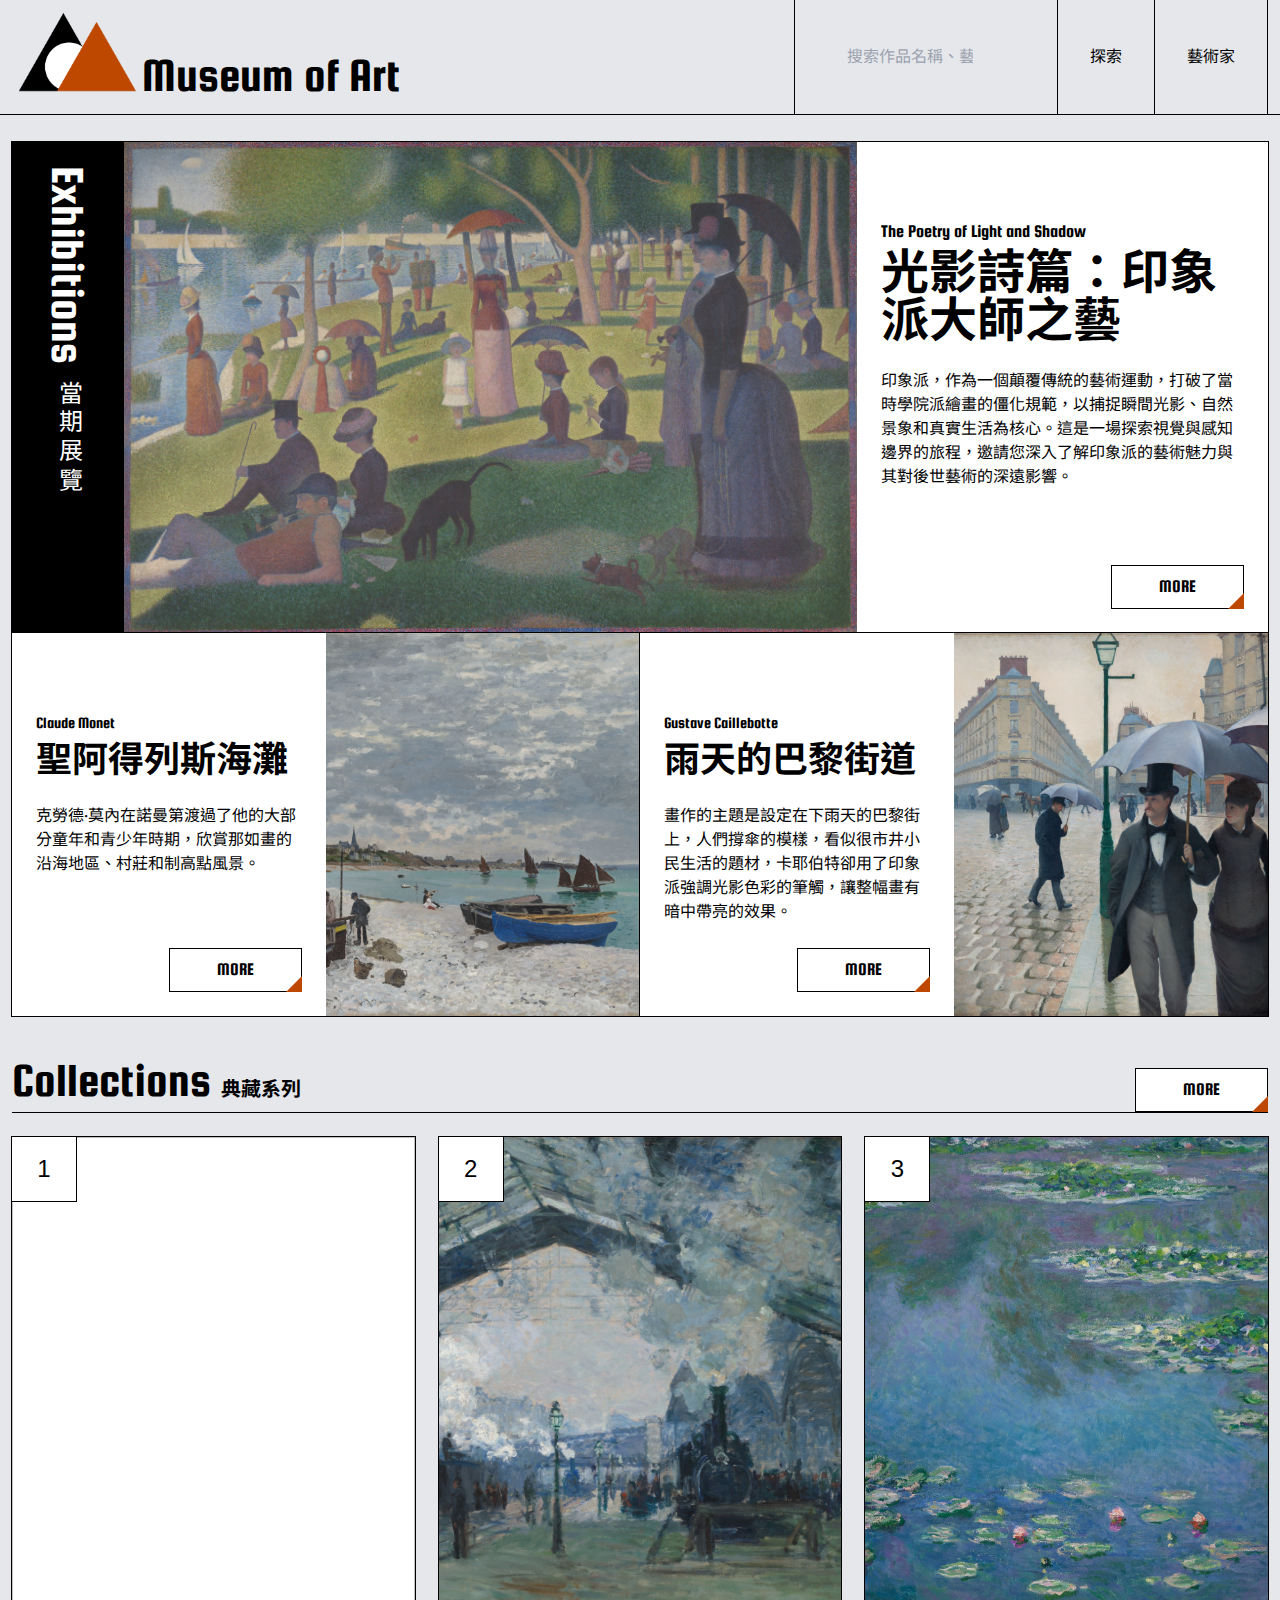
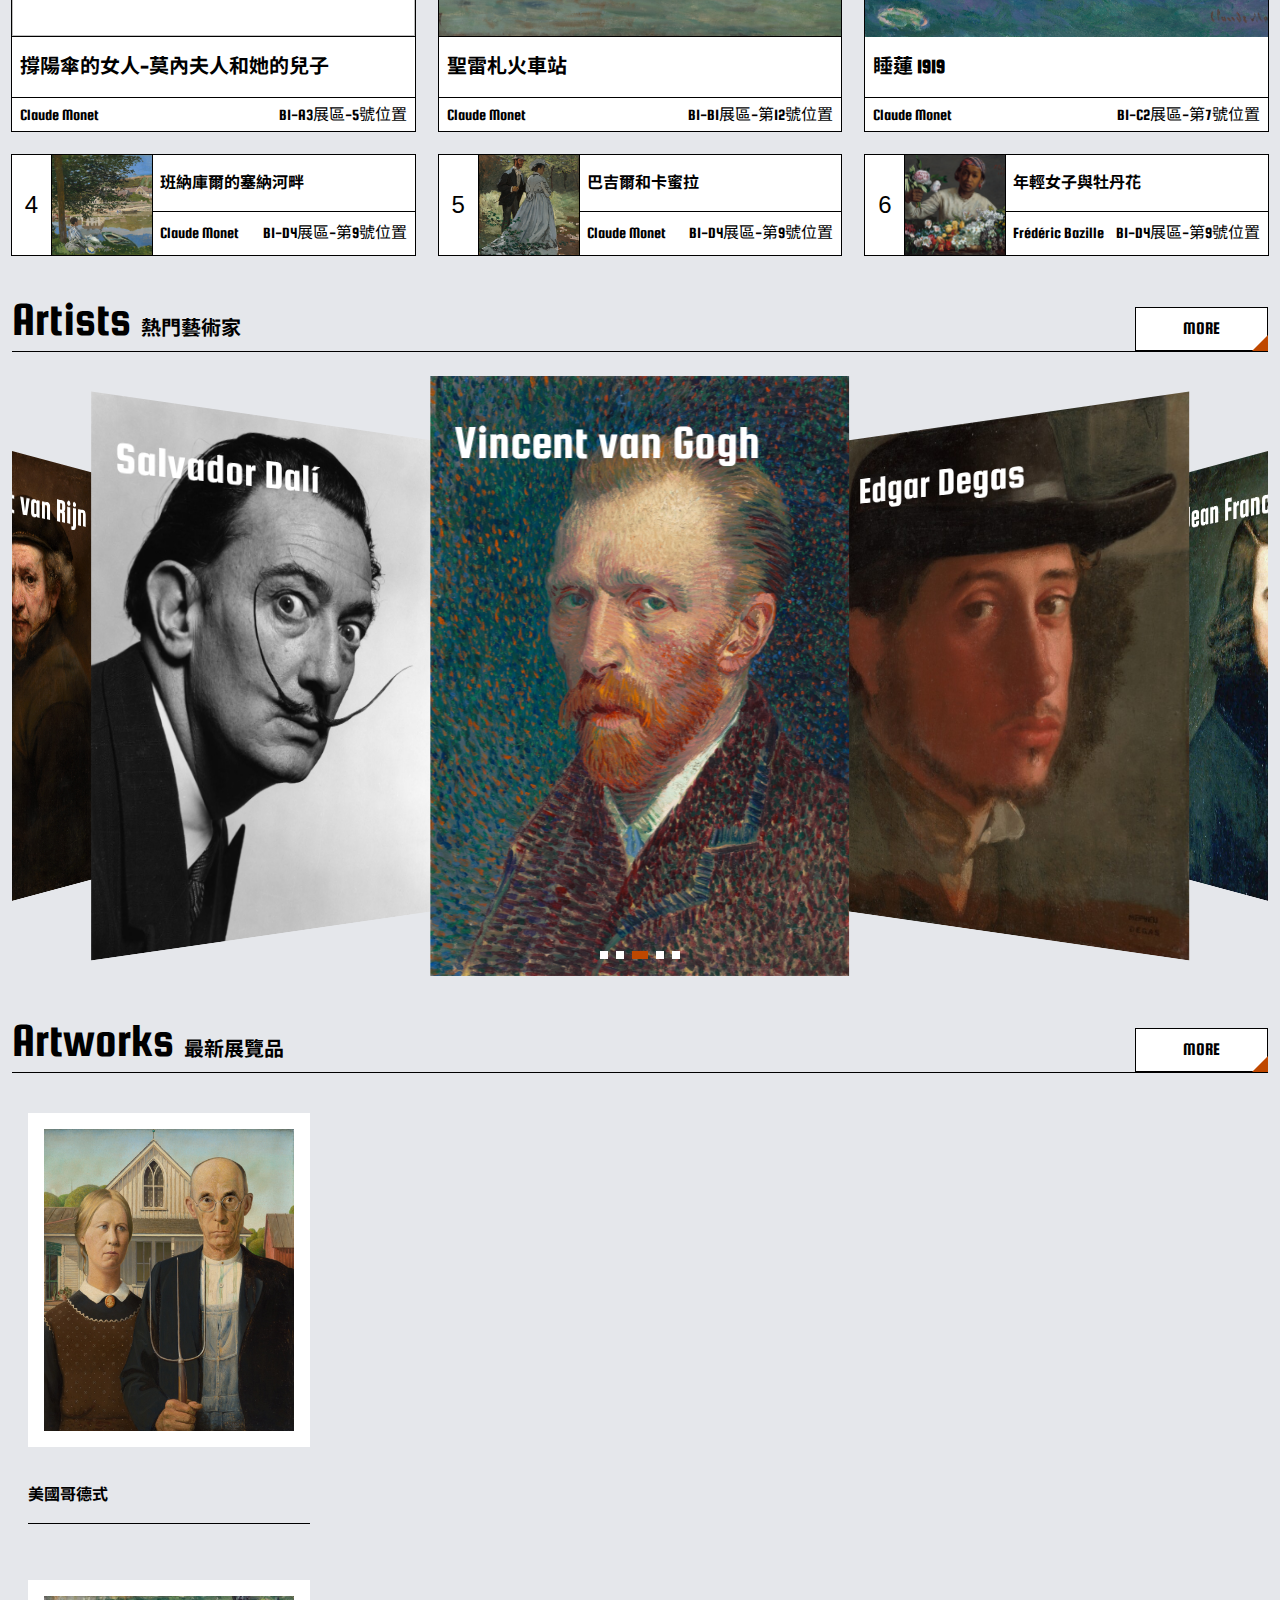
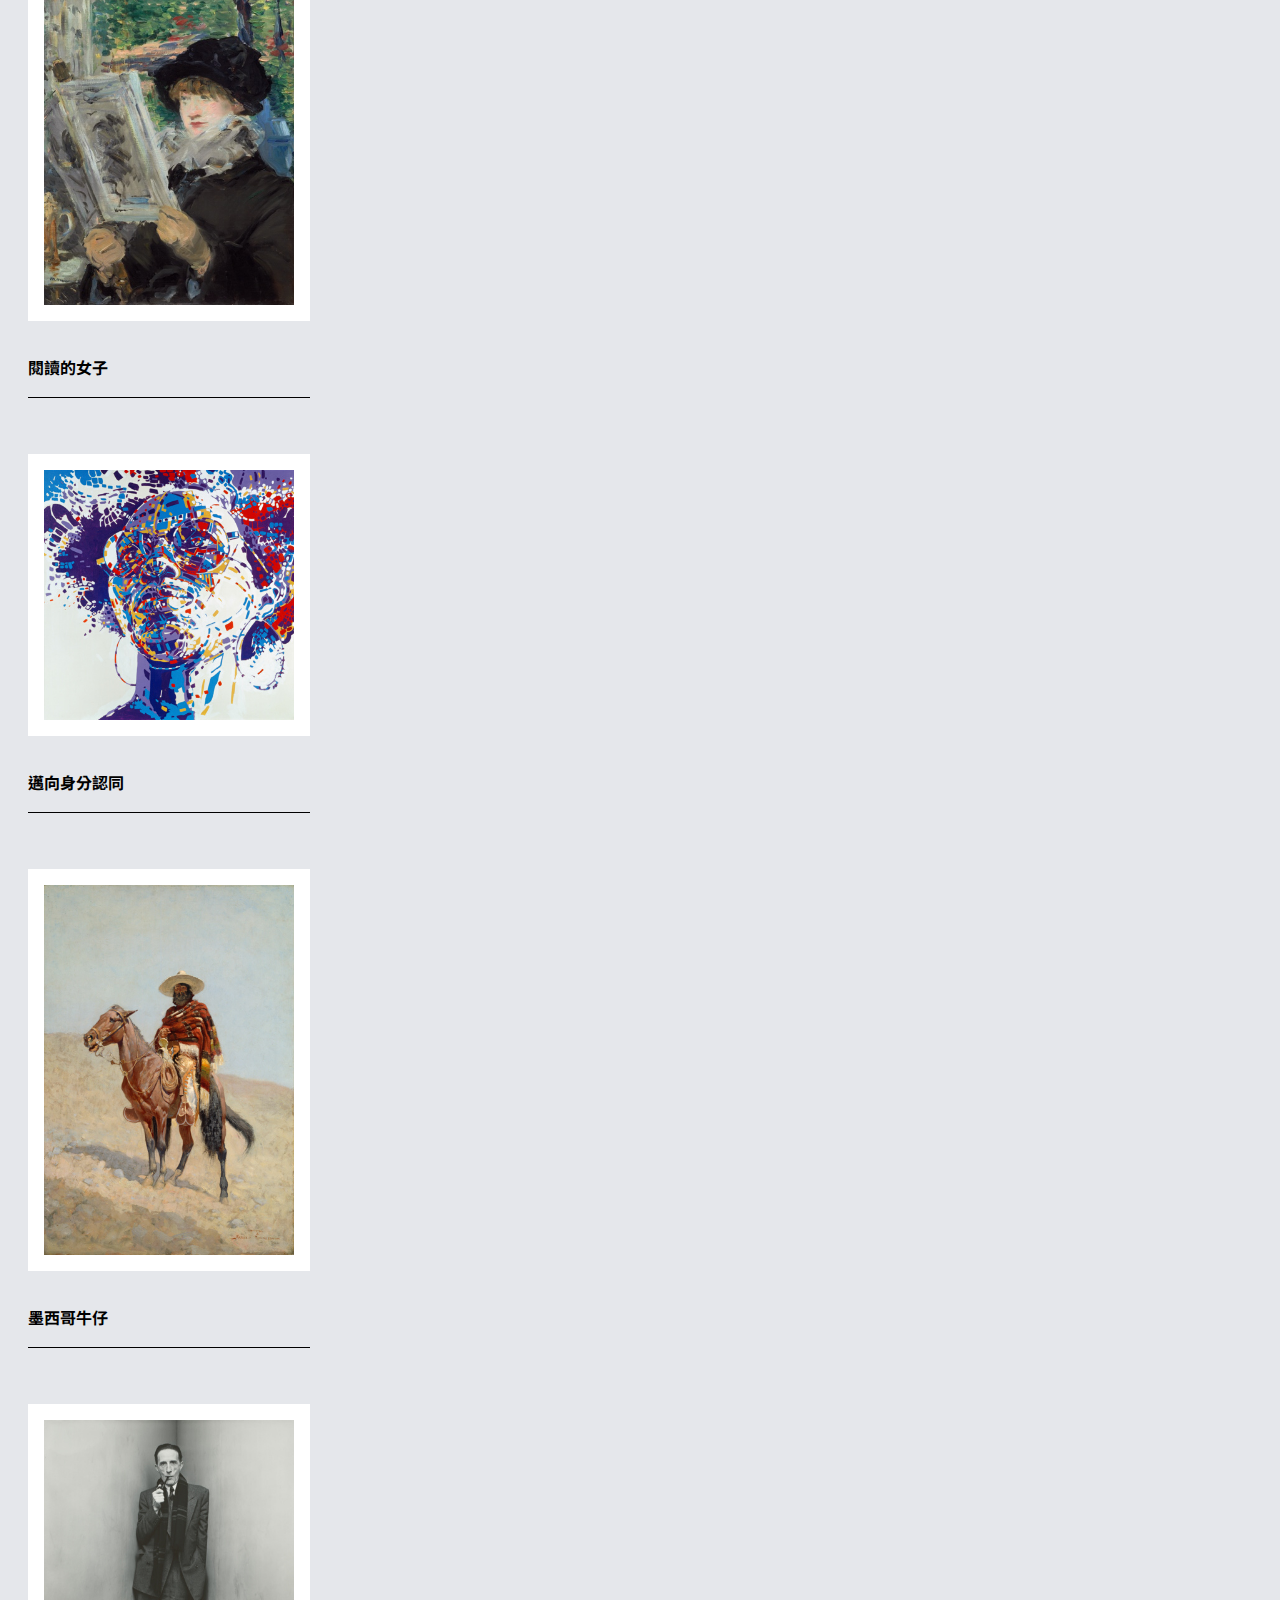
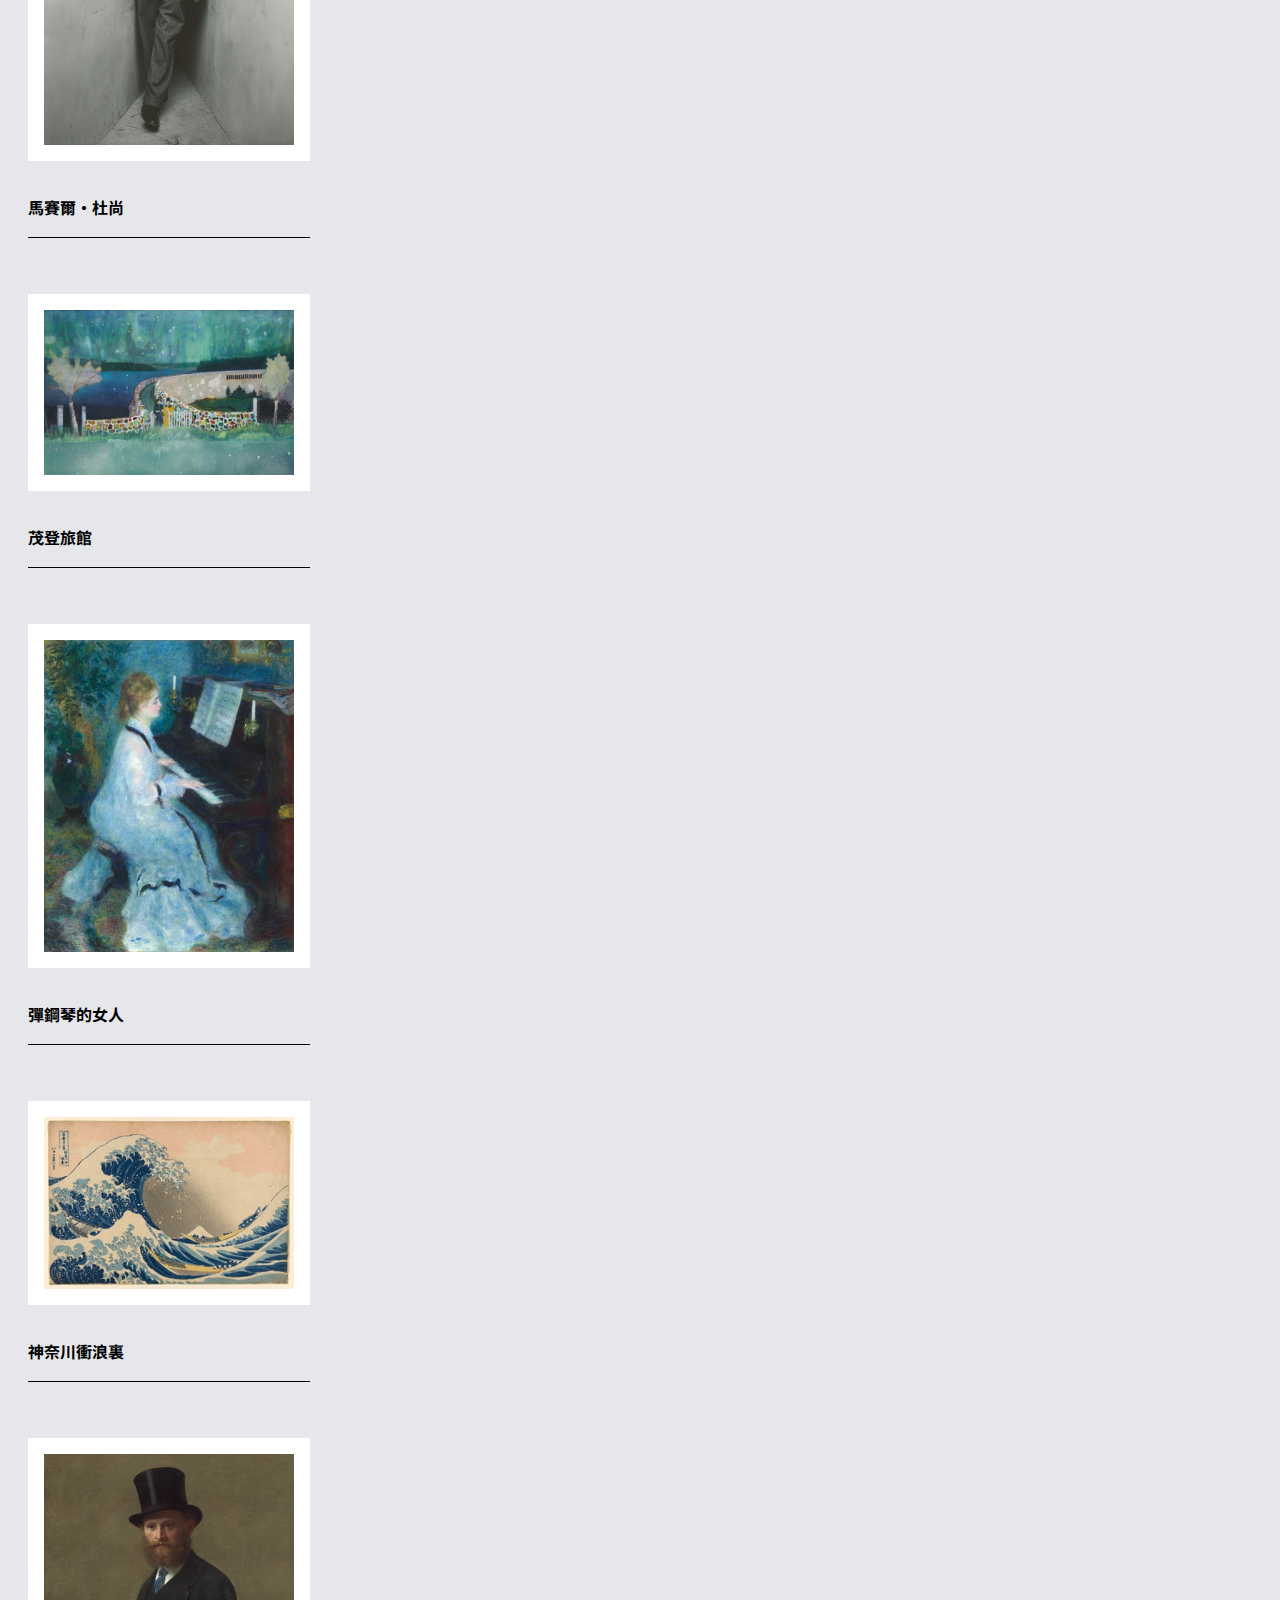
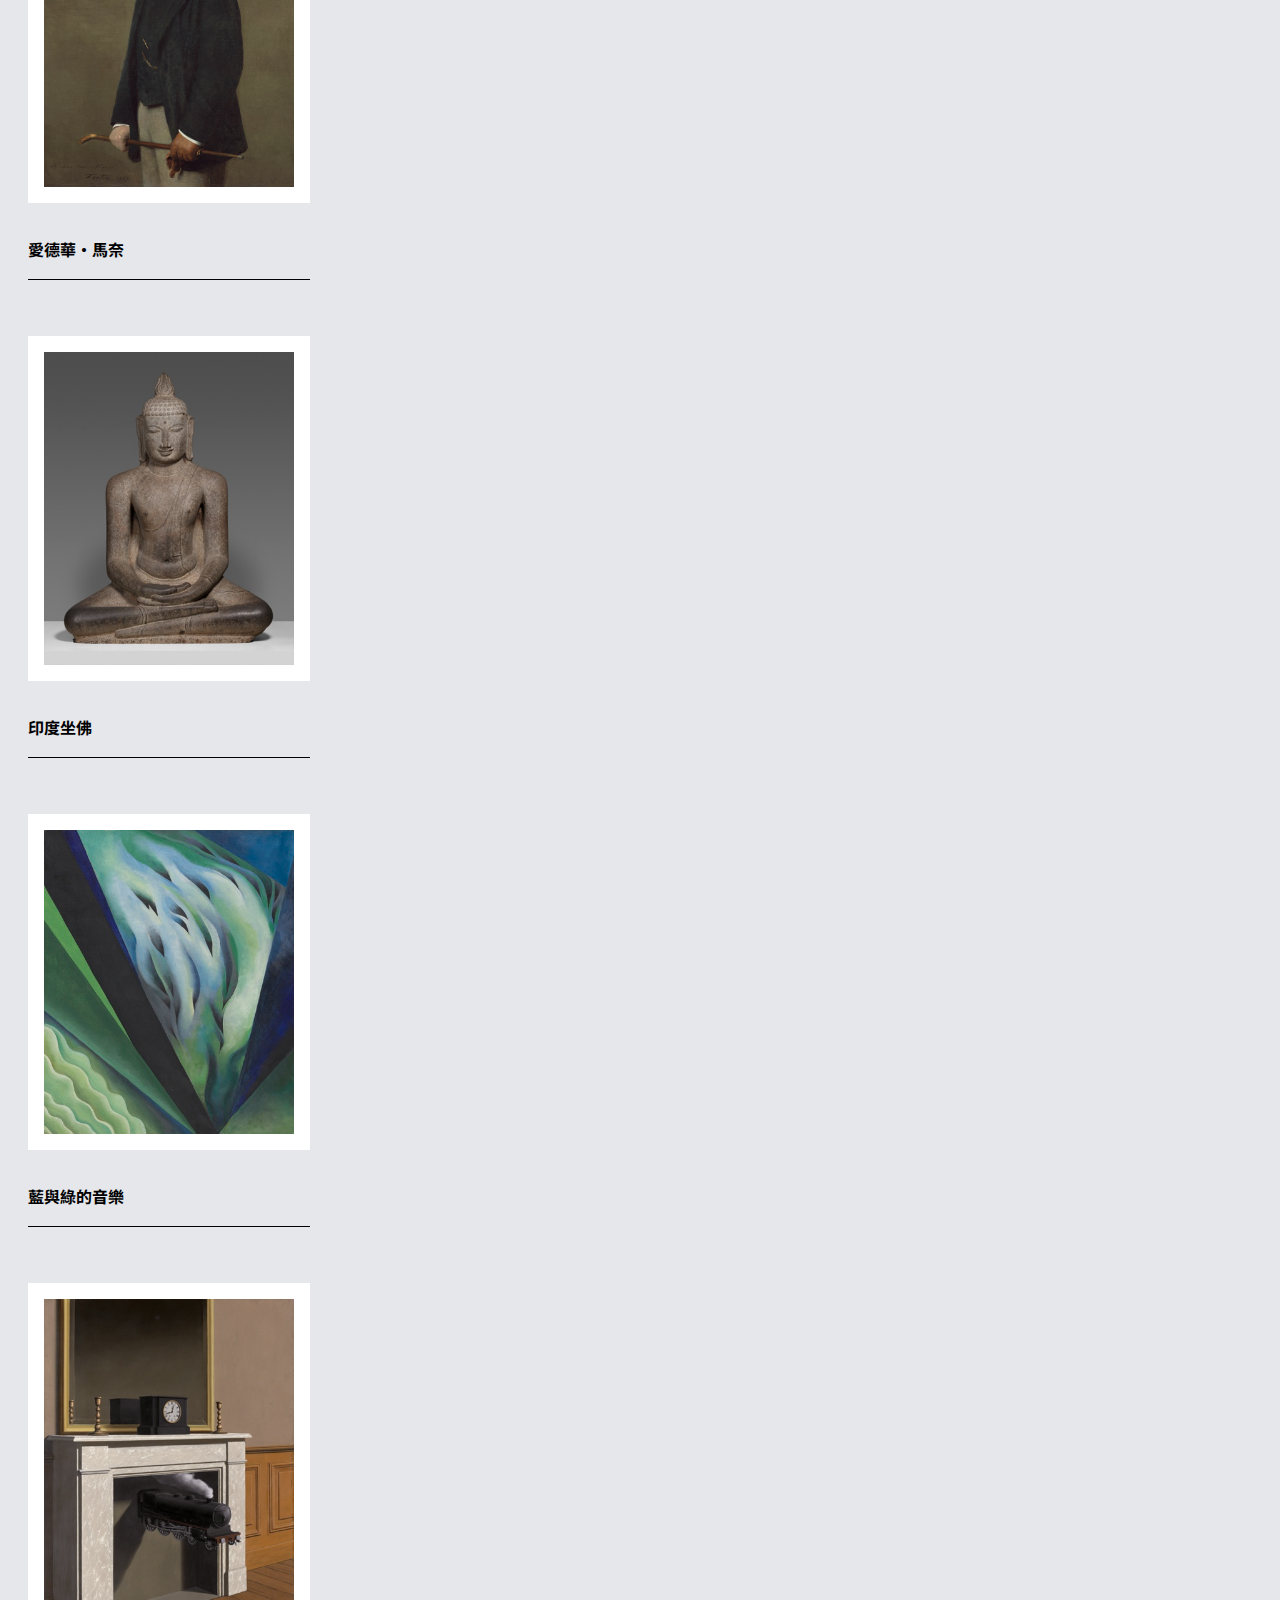
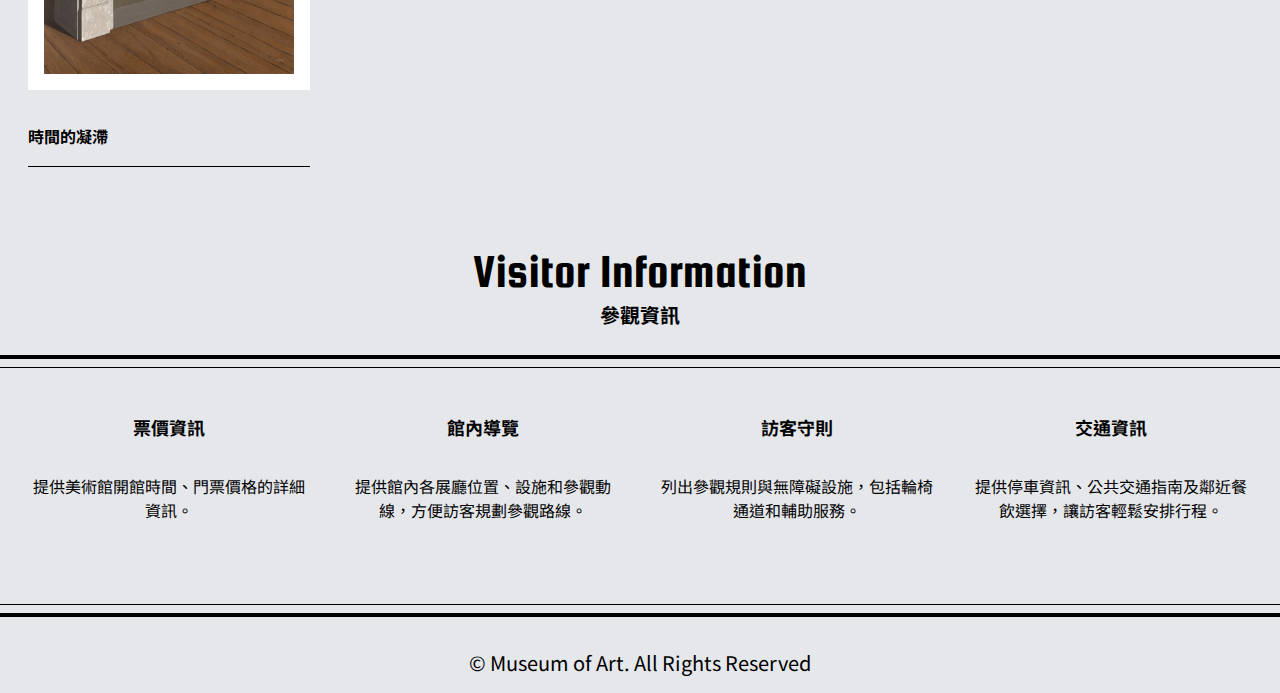
==== index.html @ 0348a79f "Update index.html" ====
<!DOCTYPE html>
<html lang="en">

<head>
    <meta charset="UTF-8">
    <meta name="viewport" content="width=device-width, initial-scale=1.0">
    <link rel="stylesheet" href="./css/main.css">
    <!-- 字型 -->
    <link rel="preconnect" href="https://fonts.googleapis.com">
    <link rel="preconnect" href="https://fonts.gstatic.com" crossorigin>
    <link href="https://fonts.googleapis.com/css2?family=Noto+Sans+TC:wght@100..900&family=Squada+One&display=swap"
        rel="stylesheet">
    <!-- swiper套件 -->
    <link rel="stylesheet" href="https://cdn.jsdelivr.net/npm/swiper@8/swiper-bundle.min.css">
</head>
<body class="bg-gray-200">
    <!-- 導覽列 -->
    <header>
        <nav class="fixed z-20 top-0 w-full bg-gray-200 items-center border-b border-black ">
            <div class="container flex justify-between">
                <div class="flex items-center ml-0">
                    <a class="-mb-4" href="/">
                        <img class="object-contain lg:w-[130px] lg:h-[130px]" src="./images/logo.png" alt="LOGO">
                    </a>
                    <h3 class="-mb-9 text-5xl"><a href="/">Museum of Art</a></h3>
                </div>
                <ul class="flex">
                    <li class="px-9 flex items-center lg:h-full border-l border-black">
                        <input class="bg-inherit px-4 border-b border-1" type="text" placeholder="搜索作品名稱、藝術家名稱">
                        <i class="fa-solid fa-magnifying-glass text-black text-xl mx-4"></i>
                    </li>
                    <li class="px-8 flex items-center lg:h-full border-x  border-black"><a href="./explore.html">探索</a></li>
                    <li class="px-8 flex items-center lg:h-full border-r  border-black"><a href="./artist.html">藝術家</a></li>
                </ul>
            </div>
        </nav>
    </header>
    <main class="mx-auto mt-8 pt-[110px]">
        <section class="container mb-10" id="exhibitions">
    <ul class="lg:flex flex-wrap">
        <li class="lg:w-full ring-1 ring-black">
            <div class="lg:flex">
                <div class="lg:block bg-black">
                    <h2 class="bg-black text-white flex flex-col items-center mt-6 px-8">
                        <span
                            class="text-5xl mb-4 vertical-rl text-orientation-mixed pointer-events-none">Exhibitions</span>
                        <span class="vertical-rl pointer-events-none text-2xl">當 期 展 覽</span>
                    </h2>
                </div>
                <div class="lg:flex-grow">
                    <img class="lg:max-h-[500px] w-full object-cover" src="./images/art01.jpg" alt="首頁主視覺圖">
                </div>
                <div class="lg:w-4/12">
                    <div
                        class="bg-white px-3 py-8 lg:h-full lg:px-6 lg:pb-6 lg:pt-20 lg:flex lg:flex-col lg:justify-between">
                        <div class="mb-6">
                            <p class="text-lg leading-[19px] mb-2">The Poetry of Light and Shadow</p>
                            <h3 class="text-2xl font-bold mb-6 md:text-4xl xl:text-5xl">光影詩篇：印象派大師之藝</h3>
                            <p class="pointer-events-none">
                                印象派，作為一個顛覆傳統的藝術運動，打破了當時學院派繪畫的僵化規範，以捕捉瞬間光影、自然景象和真實生活為核心。這是一場探索視覺與感知邊界的旅程，邀請您深入了解印象派的藝術魅力與其對後世藝術的深遠影響。
                            </p>
                        </div>
                        <div class="text-right">
                            <button type="button" class="btn btn-white btn-decoration">MORE</button>
                        </div>
                    </div>
                </div>
            </div>
        </li>
        <li class="lg:w-1/2">
            <div class="ring-1 ring-black lg:h-full lg:flex lg:flex-row">
                <div
                    class="lg:w-1/2 bg-white px-3 py-8 lg:h-full lg:px-6 lg:pb-6 lg:pt-20 lg:flex lg:flex-col lg:justify-between">
                    <div class="mb-6">
                        <p class="text-base leading-[19px] mb-2">Claude Monet</p>
                        <h3 class="font-bold mb-6 md:text-3xl xl:text-4xl">聖阿得列斯海灘</h3>
                        <p class="pointer-events-none">克勞德·莫內在諾曼第渡過了他的大部分童年和青少年時期，欣賞那如畫的沿海地區、村莊和制高點風景。</p>
                    </div>
                    <div class="text-right">
                        <button type="button" class="btn btn-white btn-decoration">
                            MORE
                        </button>
                    </div>
                </div>
                <div class="lg:w-1/2">
                    <img class="w-full h-full object-cover max-h-[372px] sm:max-h-[500px] lg:max-h-[400px] "
                        src="./images/art02.jpg" alt="">
                </div>
            </div>
        </li>
        <li class="lg:w-1/2">
            <div class="ring-1 ring-black lg:h-full lg:flex lg:flex-row">
                <div
                    class="lg:w-1/2 bg-white px-3 py-8 lg:h-full lg:px-6 lg:pb-6 lg:pt-20 lg:flex lg:flex-col lg:justify-between">
                    <div class="mb-6">
                        <p class="text-base leading-[19px] mb-2">Gustave Caillebotte</p>
                        <h3 class="font-bold mb-6 md:text-3xl xl:text-4xl">雨天的巴黎街道</h3>
                        <p class="pointer-events-none">
                            畫作的主題是設定在下雨天的巴黎街上，人們撐傘的模樣，看似很市井小民生活的題材，卡耶伯特卻用了印象派強調光影色彩的筆觸，讓整幅畫有暗中帶亮的效果。</p>
                    </div>
                    <div class="text-right">
                        <button type="button" class="btn btn-white btn-white:hover btn-decoration">
                            MORE
                        </button>
                    </div>
                </div>
                <div class="lg:w-1/2">
                    <img class="w-full h-full object-cover max-h-[372px] sm:max-h-[500px] lg:max-h-[400px] "
                        src="./images/art03.jpg" alt="">
                </div>
            </div>
        </li>
    </ul>
</section>
<section class="container mb-10" id="collections">
    <div class="flex justify-between items-end border-b border-black mb-6">
        <h2 class="text-5xl mb-2 pointer-events-none">Collections
            <span class="text-xl font-bold pointer-events-none">典藏系列</span>
        </h2>
        <button class="btn btn-white btn-decoration">MORE</button>
    </div>
    <ol class="flex flex-wrap gap-y-4 lg:gap-y-6 lg:-mx-3">
        <!-- lg大圖 -->
        <li class="w-full lg:w-1/3 lg:px-3">
            <div class="flex bg-white ring-1 ring-black lg:flex-col lg:relative img-card">
                <div
                    class="w-10 flex justify-center items-center lg:absolute lg:top-0 lg:left-0 lg:z-10 lg:bg-white lg:w-16 lg:h-16 lg:ring-1 lg:ring-black">
                    <span class="text-2xl font-paytone pointer-events-none">1</span>
                </div>
                <div class="relative lg:w-full lg:h-[500px] img-wrap group">
                    <img src="./images/art04.jpg" alt=""
                        class="w-full h-full object-cover object-top border-b border-black">
                    <button
                        class="btn btn-white btn-decoration absolute right-0 bottom-0 opacity-0 invisible group-hover:visible group-hover:opacity-100 hover-500">MORE</button>
                </div>
                <div class="flex-grow">
                    <h3 class="text-xl px-2 py-4 font-bold border-b border-black">撐陽傘的女人-莫內夫人和她的兒子</h3>
                </div>
                <div class="flex p-2 justify-between">
                    <p class="leading-[17px]">Claude Monet</p>
                    <p class="leading-[17px]">B1-A3展區-5號位置</p>
                </div>
            </div>
        </li>
        <li class="w-full lg:w-1/3 lg:px-3">
            <div class="flex bg-white ring-1 ring-black lg:flex-col lg:relative img-card">
                <div
                    class="w-10 flex justify-center items-center lg:absolute lg:top-0 lg:left-0 lg:z-10 lg:bg-white lg:w-16 lg:h-16 lg:ring-1 lg:ring-black">
                    <span class="text-2xl font-paytone pointer-events-none">2</span>
                </div>
                <div class="relative lg:w-full lg:h-[500px] img-wrap group">
                    <img src="./images/art05.jpg" alt=""
                        class="w-full h-full object-cover object-top border-b border-black">
                    <button
                        class="btn btn-white btn-decoration absolute right-0 bottom-0 opacity-0 invisible group-hover:visible group-hover:opacity-100 hover-500">MORE</button>
                </div>
                <div class="flex-grow">
                    <h3 class="text-xl px-2 py-4 font-bold border-b border-black">聖雷札火車站</h3>
                </div>
                <div class="flex p-2 justify-between">
                    <p class="leading-[17px]">Claude Monet</p>
                    <p class="leading-[17px]">B1-B1展區-第12號位置</p>
                </div>
            </div>
        </li>
        <li class="w-full lg:w-1/3 lg:px-3">
            <div class="flex bg-white ring-1 ring-black lg:flex-col lg:relative img-card">
                <div
                    class="w-10 flex justify-center items-center lg:absolute lg:top-0 lg:left-0 lg:z-10 lg:bg-white lg:w-16 lg:h-16 lg:ring-1 lg:ring-black">
                    <span class="text-2xl font-paytone pointer-events-none">3</span>
                </div>
                <div class="relative lg:w-full lg:h-[500px] img-wrap group">
                    <img src="./images/art06.jpg" alt="" class="w-full h-full object-cover object-top">
                    <button
                        class="btn btn-white btn-decoration absolute right-0 bottom-0 opacity-0 invisible group-hover:visible group-hover:opacity-100 hover-500">MORE</button>
                </div>
                <div class="flex-grow">
                    <h3 class="flex flex-wrap text-xl px-2 py-4 font-bold border-b border-black">睡蓮 1919
                    </h3>
                </div>
                <div class="flex flex-wrap p-2 justify-between">
                    <p class="leading-[17px]">Claude Monet</p>
                    <p class="leading-[17px]">B1-C2展區-第7號位置</p>
                </div>
            </div>
        </li>
        <!-- lg小圖 -->
        <li class="w-full lg:w-1/3 lg:px-3">
            <div class="flex bg-white ring-1 ring-black img-card">
                <div class="w-10 flex justify-center items-center border-r border-black">
                    <span class="font-paytone text-2xl pointer-events-none">4</span>
                </div>
                <div class="w-[100px] h-[100px]">
                    <div class="h-full ring-1 ring-black img-wrap-min">
                        <img src="./images/art07.jpg" alt="" class="w-full h-full object-cover">
                        <span class="btn-decoration-min"></span>
                    </div>
                </div>
                <div class="flex-grow flex-wrap flex-col">
                    <h3 class="font-bold px-2 py-4 border-b border-black">班納庫爾的塞納河畔</h3>
                    <div class="flex flex-wrap justify-between px-2 py-3">
                        <p class="leading-[17px]">Claude Monet</p>
                        <p class="leading-[17px]">B1-D4展區-第9號位置</p>
                    </div>
                </div>
            </div>
        </li>
        <li class="w-full lg:w-1/3 lg:px-3">
            <div class="flex bg-white ring-1 ring-black img-card">
                <div class="w-10 flex justify-center items-center border-r border-black">
                    <span class="font-paytone text-2xl pointer-events-none">5</span>
                </div>
                <div class="w-[100px] h-[100px] ">
                    <div class="h-full ring-1 ring-black img-wrap-min">
                        <img src="./images/art08.jpg" alt="" class="w-full h-full object-cover">
                        <span class="btn-decoration-min"></span>
                    </div>
                </div>
                <div class="flex-grow flex-wrap flex-col">
                    <h3 class="font-bold px-2 py-4 border-b border-black">巴吉爾和卡蜜拉</h3>
                    <div class="flex flex-wrap justify-between px-2 py-3">
                        <p class="leading-[17px]">Claude Monet</p>
                        <p class="leading-[17px]">B1-D4展區-第9號位置</p>
                    </div>
                </div>
            </div>
        </li>
        <li class="w-full lg:w-1/3 lg:px-3">
            <div class="flex bg-white ring-1 ring-black img-card">
                <div class="w-10 flex justify-center items-center border-r border-black">
                    <span class="font-paytone text-2xl pointer-events-none">6</span>
                </div>
                <div class="w-[100px] h-[100px] ">
                    <div class="h-full ring-1 ring-black img-wrap-min">
                        <img src="./images/art09.jpg" alt="" class="w-full h-full object-cover">
                        <span class="btn-decoration-min"></span>
                    </div>
                </div>
                <div class="flex-grow flex-wrap flex-col">
                    <h3 class="font-bold px-2 py-4 border-b border-black">年輕女子與牡丹花</h3>
                    <div class="flex flex-wrap justify-between px-2 py-3">
                        <p class="leading-[17px]">Frédéric Bazille</p>
                        <p class="leading-[17px]">B1-D4展區-第9號位置</p>
                    </div>
                </div>
            </div>
        </li>
    </ol>
</section>
<section class="container mb-10" id="artists">
    <div class="flex justify-between items-end border-b border-black mb-6">
        <h2 class="text-5xl mb-2 pointer-events-none">Artists
            <span class="text-xl font-bold pointer-events-none">熱門藝術家</span>
        </h2>
        <button class="btn btn-white btn-decoration">MORE</button>
    </div>
    <div class="swiper mySwiper">
        <div class="swiper-wrapper">
            <div class="swiper-slide">
                <img class="artswiper1" src="./images/artist01.jpg" />
                <h3 class="leading-[85px] absolute top-6 left-6 text-white text-5xl">Rembrandt van Rijn</h3>
            </div>
            <div class="swiper-slide">
                <img class="artswiper1" src="./images/artist02.jpg" />
                <h3 class="leading-[85px] absolute top-6 left-6 text-white text-5xl">Salvador Dalí</h3>
            </div>
            <div class="swiper-slide">
                <img class="artswiper1" src="./images/artist03.jpg" />
                <h3 class="leading-[85px] absolute top-6 left-6 text-white text-5xl">Vincent van Gogh</h3>
            </div>
            <div class="swiper-slide">
                <img class="artswiper1" src="./images/artist04.jpg" />
                <h3 class="leading-[85px] absolute top-6 left-6 text-white text-5xl">Edgar Degas</h3>
            </div>
            <div class="swiper-slide">
                <img class="artswiper1" src="./images/artist05.jpg" />
                <h3 class="leading-[85px] absolute top-6 left-6 text-white text-5xl">Jean Francois Millet</h3>
            </div>
        </div>
        <div class="swiper-pagination"></div>
    </div>
</section>
<section class="container mb-10" id="artworks">
    <div class="flex justify-between items-end border-b border-black mb-6">
        <h2 class="text-5xl mb-2 pointer-events-none">Artworks
            <span class="text-xl font-bold pointer-events-none">最新展覽品</span>
        </h2>
        <button class="btn btn-white btn-decoration">MORE</button>
    </div>
    <ul class="grid">
        <!-- width of .grid-sizer used for columnWidth -->
        <li class="grid-sizer w-1/4"></li>
        <li class="grid-item w-1/4 group">
            <div class="p-4">
                <div class="bg-white p-4">
                    <div class="relative">
                        <img src="./images/art10.jpg" alt="">
                        <div
                            class="bg-black block absolute inset-0 opacity-0 bg-opacity-50 group-hover:opacity-100 hover-500">
                            <div class="flex h-full justify-center items-center p-4">
                                <div class="flex flex-col justify-between ring-1 ring-white">
                                    <p class="flex text-[18px] text-white p-4 mb-4">這幅畫作運用了細膩的色彩與流暢的筆觸，捕捉了瞬間的情感與氛圍</p>
                                    <button class="btn btn-white btn-decoration self-end m-4">MORE</button>
                                </div>
                            </div>
                        </div>
                    </div>
                </div>
            </div>
            <div class="px-4">
                <p class=" mt-1 mb-4 py-4 border-b border-black font-bold">美國哥德式</p>
            </div>
        </li>
        <li class="grid-item w-1/4 group">
            <div class="p-4">
                <div class="bg-white p-4">
                    <div class="relative">
                        <img src="./images/art11.jpg" alt="">
                        <div
                            class="bg-black block absolute inset-0 opacity-0 bg-opacity-50 group-hover:opacity-100 hover-500">
                            <div class="flex h-full justify-center items-center p-4">
                                <div class="flex flex-col justify-between ring-1 ring-white">
                                    <p class="flex text-[18px] text-white p-4 mb-4">這幅畫作運用了細膩的色彩與流暢的筆觸，捕捉了瞬間的情感與氛圍</p>
                                    <button class="btn btn-white btn-decoration self-end m-4">MORE</button>
                                </div>
                            </div>
                        </div>
                    </div>
                </div>
            </div>
            <div class="px-4">
                <p class=" mt-1 mb-4 py-4 border-b border-black font-bold">閱讀的女子</p>
            </div>
        </li>
        <li class="grid-item w-1/4 group">
            <div class="p-4">
                <div class="bg-white p-4">
                    <div class="relative">
                        <img src="./images/art12.jpg" alt="">
                        <div
                            class="bg-black block absolute inset-0 opacity-0 bg-opacity-50 group-hover:opacity-100 hover-500">
                            <div class="flex h-full justify-center items-center p-4">
                                <div class="flex flex-col justify-between ring-1 ring-white">
                                    <p class="flex text-[18px] text-white p-4 mb-4">這幅畫作運用了細膩的色彩與流暢的筆觸，捕捉了瞬間的情感與氛圍</p>
                                    <button class="btn btn-white btn-decoration self-end m-4">MORE</button>
                                </div>
                            </div>
                        </div>
                    </div>
                </div>
            </div>
            <div class="px-4">
                <p class=" mt-1 mb-4 py-4 border-b border-black font-bold">邁向身分認同</p>
            </div>
        </li>
        <li class="grid-item w-1/4 group">
            <div class="p-4">
                <div class="bg-white p-4">
                    <div class="relative">
                        <img src="./images/art13.jpg" alt="">
                        <div
                            class="bg-black block absolute inset-0 opacity-0 bg-opacity-50 group-hover:opacity-100 hover-500">
                            <div class="flex h-full justify-center items-center p-4">
                                <div class="flex flex-col justify-between ring-1 ring-white">
                                    <p class="flex text-[18px] text-white p-4 mb-4">這幅畫作運用了細膩的色彩與流暢的筆觸，捕捉了瞬間的情感與氛圍</p>
                                    <button class="btn btn-white btn-decoration self-end m-4">MORE</button>
                                </div>
                            </div>
                        </div>
                    </div>
                </div>
            </div>
            <div class="px-4">
                <p class=" mt-1 mb-4 py-4 border-b border-black font-bold">墨西哥牛仔</p>
            </div>
        </li>
        <li class="grid-item w-1/4 group">
            <div class="p-4">
                <div class="bg-white p-4">
                    <div class="relative">
                        <img src="./images/art14.jpg" alt="">
                        <div
                            class="bg-black block absolute inset-0 opacity-0 bg-opacity-50 group-hover:opacity-100 hover-500">
                            <div class="flex h-full justify-center items-center p-4">
                                <div class="flex flex-col justify-between ring-1 ring-white">
                                    <p class="flex text-[18px] text-white p-4 mb-4">這幅畫作運用了細膩的色彩與流暢的筆觸，捕捉了瞬間的情感與氛圍</p>
                                    <button class="btn btn-white btn-decoration self-end m-4">MORE</button>
                                </div>
                            </div>
                        </div>
                    </div>
                </div>
            </div>
            <div class="px-4">
                <p class=" mt-1 mb-4 py-4 border-b border-black font-bold">馬賽爾‧杜尚</p>
            </div>
        </li>
        <li class="grid-item w-1/4 group">
            <div class="p-4">
                <div class="bg-white p-4">
                    <div class="relative">
                        <img src="./images/art15.jpg" alt="">
                        <div
                            class="bg-black block absolute inset-0 opacity-0 bg-opacity-50 group-hover:opacity-100 hover-500">
                            <div class="flex h-full justify-center items-center p-4">
                                <div class="flex flex-col justify-between ring-1 ring-white">
                                    <p class="flex text-[18px] text-white p-4 mb-4">這幅畫作運用了細膩的色彩與流暢的筆觸，捕捉了瞬間的情感與氛圍</p>
                                    <button class="btn btn-white btn-decoration self-end m-4">MORE</button>
                                </div>
                            </div>
                        </div>
                    </div>
                </div>
            </div>
            <div class="px-4">
                <p class=" mt-1 mb-4 py-4 border-b border-black font-bold">茂登旅館</p>
            </div>
        </li>
        <li class="grid-item w-1/4 group">
            <div class="p-4">
                <div class="bg-white p-4">
                    <div class="relative">
                        <img src="./images/art16.jpg" alt="">
                        <div
                            class="bg-black block absolute inset-0 opacity-0 bg-opacity-50 group-hover:opacity-100 hover-500">
                            <div class="flex h-full justify-center items-center p-4">
                                <div class="flex flex-col justify-between ring-1 ring-white">
                                    <p class="flex text-[18px] text-white p-4 mb-4">這幅畫作運用了細膩的色彩與流暢的筆觸，捕捉了瞬間的情感與氛圍</p>
                                    <button class="btn btn-white btn-decoration self-end m-4">MORE</button>
                                </div>
                            </div>
                        </div>
                    </div>
                </div>
            </div>
            <div class="px-4">
                <p class=" mt-1 mb-4 py-4 border-b border-black font-bold">彈鋼琴的女人</p>
            </div>
        </li>
        <li class="grid-item w-1/4 group">
            <div class="p-4">
                <div class="bg-white p-4">
                    <div class="relative">
                        <img src="./images/art17.jpg" alt="">
                        <div
                            class="bg-black block absolute inset-0 opacity-0 bg-opacity-50 group-hover:opacity-100 hover-500">
                            <div class="flex h-full justify-center items-center p-4">
                                <div class="flex flex-col justify-between ring-1 ring-white">
                                    <p class="flex text-[18px] text-white p-4 mb-4">這幅畫作運用了細膩的色彩與流暢的筆觸，捕捉了瞬間的情感與氛圍</p>
                                    <button class="btn btn-white btn-decoration self-end m-4">MORE</button>
                                </div>
                            </div>
                        </div>
                    </div>
                </div>
            </div>
            <div class="px-4">
                <p class=" mt-1 mb-4 py-4 border-b border-black font-bold">神奈川衝浪裏</p>
            </div>
        </li>
        <li class="grid-item w-1/4 group">
            <div class="p-4">
                <div class="bg-white p-4">
                    <div class="relative">
                        <img src="./images/art18.jpg" alt="">
                        <div
                            class="bg-black block absolute inset-0 opacity-0 bg-opacity-50 group-hover:opacity-100 hover-500">
                            <div class="flex h-full justify-center items-center p-4">
                                <div class="flex flex-col justify-between ring-1 ring-white">
                                    <p class="flex text-[18px] text-white p-4 mb-4">這幅畫作運用了細膩的色彩與流暢的筆觸，捕捉了瞬間的情感與氛圍</p>
                                    <button class="btn btn-white btn-decoration self-end m-4">MORE</button>
                                </div>
                            </div>
                        </div>
                    </div>
                </div>
            </div>
            <div class="px-4">
                <p class=" mt-1 mb-4 py-4 border-b border-black font-bold">愛德華‧馬奈</p>
            </div>
        </li>
        <li class="grid-item w-1/4 group">
            <div class="p-4">
                <div class="bg-white p-4">
                    <div class="relative">
                        <img src="./images/art19.jpg" alt="">
                        <div
                            class="bg-black block absolute inset-0 opacity-0 bg-opacity-50 group-hover:opacity-100 hover-500">
                            <div class="flex h-full justify-center items-center p-4">
                                <div class="flex flex-col justify-between ring-1 ring-white">
                                    <p class="flex text-[18px] text-white p-4 mb-4">這幅畫作運用了細膩的色彩與流暢的筆觸，捕捉了瞬間的情感與氛圍</p>
                                    <button class="btn btn-white btn-decoration self-end m-4">MORE</button>
                                </div>
                            </div>
                        </div>
                    </div>
                </div>
            </div>
            <div class="px-4">
                <p class=" mt-1 mb-4 py-4 border-b border-black font-bold">印度坐佛</p>
            </div>
        </li>
        <li class="grid-item w-1/4 group">
            <div class="p-4">
                <div class="bg-white p-4">
                    <div class="relative">
                        <img src="./images/art20.jpg" alt="">
                        <div
                            class="bg-black block absolute inset-0 opacity-0 bg-opacity-50 group-hover:opacity-100 hover-500">
                            <div class="flex h-full justify-center items-center p-4">
                                <div class="flex flex-col justify-between ring-1 ring-white">
                                    <p class="flex text-[18px] text-white p-4 mb-4">這幅畫作運用了細膩的色彩與流暢的筆觸，捕捉了瞬間的情感與氛圍</p>
                                    <button class="btn btn-white btn-decoration self-end m-4">MORE</button>
                                </div>
                            </div>
                        </div>
                    </div>
                </div>
            </div>
            <div class="px-4">
                <p class=" mt-1 mb-4 py-4 border-b border-black font-bold">藍與綠的音樂</p>
            </div>
        </li>
        <li class="grid-item w-1/4 group">
            <div class="p-4">
                <div class="bg-white p-4">
                    <div class="relative">
                        <img src="./images/art21.jpg" alt="">
                        <div
                            class="bg-black block absolute inset-0 opacity-0 bg-opacity-50 group-hover:opacity-100 hover-500">
                            <div class="flex h-full justify-center items-center p-4">
                                <div class="flex flex-col justify-between ring-1 ring-white">
                                    <p class="flex text-[18px] text-white p-4 mb-4">這幅畫作運用了細膩的色彩與流暢的筆觸，捕捉了瞬間的情感與氛圍</p>
                                    <button class="btn btn-white btn-decoration self-end m-4">MORE</button>
                                </div>
                            </div>
                        </div>
                    </div>
                </div>
            </div>
            <div class="px-4">
                <p class=" mt-1 mb-4 py-4 border-b border-black font-bold">時間的凝滯</p>
            </div>
        </li>
    </ul>
</section>
<section>
    <div class="border-b border-black pb-2">
        <div class="border-b-4 border-black">
            <div class="container text-center pb-4">
                <h3 class="text-5xl mb-2 pointer-events-none">Visitor Information</h3>
                <p class="text-xl font-bold mb-2 pointer-events-none">參觀資訊</p>
            </div>
        </div>
    </div>
    <div class="container py-12">
        <ul class="flex flex-wrap gap-y-12">
            <li class="px-4 w-1/4 text-center">
                <i class="fa-solid fa-ticket text-primary text-5xl mb-4"></i>
                <h3 class="text-lg font-bold mb-8">票價資訊</h3>
                <p class="mb-8">提供美術館開館時間、門票價格的詳細資訊。</p>
            </li>
            <li class="px-4 w-1/4 text-center">
                <i class="fa-solid fa-map text-primary text-5xl mb-4"></i>
                <h3 class="text-lg font-bold mb-8">館內導覽</h3>
                <p class="mb-8">提供館內各展廳位置、設施和參觀動線，方便訪客規劃參觀路線。</p>
            </li>
            <li class="px-4 w-1/4 text-center">
                <i class="fa-solid fa-book text-primary text-5xl mb-4"></i>
                <h3 class="text-lg font-bold mb-8">訪客守則</h3>
                <p class="mb-8">列出參觀規則與無障礙設施，包括輪椅通道和輔助服務。</p>
            </li>
            <li class="px-4 w-1/4 text-center">
                <i class="fa-solid fa-car text-primary text-5xl mb-4"></i>
                <h3 class="text-lg font-bold mb-8">交通資訊</h3>
                <p class="mb-8">提供停車資訊、公共交通指南及鄰近餐飲選擇，讓訪客輕鬆安排行程。</p>
            </li>
        </ul>
    </div>
</section>
    </main>
    <!-- 頁尾 -->
    <footer class="border-t border-black pt-2">
        <div class="border-t-4 border-black pt-4">
            <div class="p-4">
                <p class="text-center text-xl font-noto pointer-events-none">© Museum of Art. All Rights Reserved</p>
            </div>
        </div>
    </footer>
    <script type="module" src="./js/main.js"></script>
    <!-- jQuery -->
    <script src="https://code.jquery.com/jquery-3.6.0.min.js"></script>
    <!-- swiper套件 -->
    <script src="https://cdn.jsdelivr.net/npm/swiper@8/swiper-bundle.min.js"></script>
    <!-- masonry套件 -->
    <script src="https://unpkg.com/masonry-layout@4/dist/masonry.pkgd.min.js"></script>
    <!-- fontawesome -->
    <script src="https://kit.fontawesome.com/75fd910e32.js" crossorigin="anonymous"></script>
</body>
</html>
---- css/main.css ----
/*
! tailwindcss v3.4.11 | MIT License | https://tailwindcss.com
*/

/*
1. Prevent padding and border from affecting element width. (https://github.com/mozdevs/cssremedy/issues/4)
2. Allow adding a border to an element by just adding a border-width. (https://github.com/tailwindcss/tailwindcss/pull/116)
*/

*,
::before,
::after {
  box-sizing: border-box;
  /* 1 */
  border-width: 0;
  /* 2 */
  border-style: solid;
  /* 2 */
  border-color: #e5e7eb;
  /* 2 */
}

::before,
::after {
  --tw-content: '';
}

/*
1. Use a consistent sensible line-height in all browsers.
2. Prevent adjustments of font size after orientation changes in iOS.
3. Use a more readable tab size.
4. Use the user's configured `sans` font-family by default.
5. Use the user's configured `sans` font-feature-settings by default.
6. Use the user's configured `sans` font-variation-settings by default.
7. Disable tap highlights on iOS
*/

html,
:host {
  line-height: 1.5;
  /* 1 */
  -webkit-text-size-adjust: 100%;
  /* 2 */
  -moz-tab-size: 4;
  /* 3 */
  -o-tab-size: 4;
     tab-size: 4;
  /* 3 */
  font-family: ui-sans-serif, system-ui, sans-serif, "Apple Color Emoji", "Segoe UI Emoji", "Segoe UI Symbol", "Noto Color Emoji";
  /* 4 */
  font-feature-settings: normal;
  /* 5 */
  font-variation-settings: normal;
  /* 6 */
  -webkit-tap-highlight-color: transparent;
  /* 7 */
}

/*
1. Remove the margin in all browsers.
2. Inherit line-height from `html` so users can set them as a class directly on the `html` element.
*/

body {
  margin: 0;
  /* 1 */
  line-height: inherit;
  /* 2 */
}

/*
1. Add the correct height in Firefox.
2. Correct the inheritance of border color in Firefox. (https://bugzilla.mozilla.org/show_bug.cgi?id=190655)
3. Ensure horizontal rules are visible by default.
*/

hr {
  height: 0;
  /* 1 */
  color: inherit;
  /* 2 */
  border-top-width: 1px;
  /* 3 */
}

/*
Add the correct text decoration in Chrome, Edge, and Safari.
*/

abbr:where([title]) {
  -webkit-text-decoration: underline dotted;
          text-decoration: underline dotted;
}

/*
Remove the default font size and weight for headings.
*/

h1,
h2,
h3,
h4,
h5,
h6 {
  font-size: inherit;
  font-weight: inherit;
}

/*
Reset links to optimize for opt-in styling instead of opt-out.
*/

a {
  color: inherit;
  text-decoration: inherit;
}

/*
Add the correct font weight in Edge and Safari.
*/

b,
strong {
  font-weight: bolder;
}

/*
1. Use the user's configured `mono` font-family by default.
2. Use the user's configured `mono` font-feature-settings by default.
3. Use the user's configured `mono` font-variation-settings by default.
4. Correct the odd `em` font sizing in all browsers.
*/

code,
kbd,
samp,
pre {
  font-family: ui-monospace, SFMono-Regular, Menlo, Monaco, Consolas, "Liberation Mono", "Courier New", monospace;
  /* 1 */
  font-feature-settings: normal;
  /* 2 */
  font-variation-settings: normal;
  /* 3 */
  font-size: 1em;
  /* 4 */
}

/*
Add the correct font size in all browsers.
*/

small {
  font-size: 80%;
}

/*
Prevent `sub` and `sup` elements from affecting the line height in all browsers.
*/

sub,
sup {
  font-size: 75%;
  line-height: 0;
  position: relative;
  vertical-align: baseline;
}

sub {
  bottom: -0.25em;
}

sup {
  top: -0.5em;
}

/*
1. Remove text indentation from table contents in Chrome and Safari. (https://bugs.chromium.org/p/chromium/issues/detail?id=999088, https://bugs.webkit.org/show_bug.cgi?id=201297)
2. Correct table border color inheritance in all Chrome and Safari. (https://bugs.chromium.org/p/chromium/issues/detail?id=935729, https://bugs.webkit.org/show_bug.cgi?id=195016)
3. Remove gaps between table borders by default.
*/

table {
  text-indent: 0;
  /* 1 */
  border-color: inherit;
  /* 2 */
  border-collapse: collapse;
  /* 3 */
}

/*
1. Change the font styles in all browsers.
2. Remove the margin in Firefox and Safari.
3. Remove default padding in all browsers.
*/

button,
input,
optgroup,
select,
textarea {
  font-family: inherit;
  /* 1 */
  font-feature-settings: inherit;
  /* 1 */
  font-variation-settings: inherit;
  /* 1 */
  font-size: 100%;
  /* 1 */
  font-weight: inherit;
  /* 1 */
  line-height: inherit;
  /* 1 */
  letter-spacing: inherit;
  /* 1 */
  color: inherit;
  /* 1 */
  margin: 0;
  /* 2 */
  padding: 0;
  /* 3 */
}

/*
Remove the inheritance of text transform in Edge and Firefox.
*/

button,
select {
  text-transform: none;
}

/*
1. Correct the inability to style clickable types in iOS and Safari.
2. Remove default button styles.
*/

button,
input:where([type='button']),
input:where([type='reset']),
input:where([type='submit']) {
  -webkit-appearance: button;
  /* 1 */
  background-color: transparent;
  /* 2 */
  background-image: none;
  /* 2 */
}

/*
Use the modern Firefox focus style for all focusable elements.
*/

:-moz-focusring {
  outline: auto;
}

/*
Remove the additional `:invalid` styles in Firefox. (https://github.com/mozilla/gecko-dev/blob/2f9eacd9d3d995c937b4251a5557d95d494c9be1/layout/style/res/forms.css#L728-L737)
*/

:-moz-ui-invalid {
  box-shadow: none;
}

/*
Add the correct vertical alignment in Chrome and Firefox.
*/

progress {
  vertical-align: baseline;
}

/*
Correct the cursor style of increment and decrement buttons in Safari.
*/

::-webkit-inner-spin-button,
::-webkit-outer-spin-button {
  height: auto;
}

/*
1. Correct the odd appearance in Chrome and Safari.
2. Correct the outline style in Safari.
*/

[type='search'] {
  -webkit-appearance: textfield;
  /* 1 */
  outline-offset: -2px;
  /* 2 */
}

/*
Remove the inner padding in Chrome and Safari on macOS.
*/

::-webkit-search-decoration {
  -webkit-appearance: none;
}

/*
1. Correct the inability to style clickable types in iOS and Safari.
2. Change font properties to `inherit` in Safari.
*/

::-webkit-file-upload-button {
  -webkit-appearance: button;
  /* 1 */
  font: inherit;
  /* 2 */
}

/*
Add the correct display in Chrome and Safari.
*/

summary {
  display: list-item;
}

/*
Removes the default spacing and border for appropriate elements.
*/

blockquote,
dl,
dd,
h1,
h2,
h3,
h4,
h5,
h6,
hr,
figure,
p,
pre {
  margin: 0;
}

fieldset {
  margin: 0;
  padding: 0;
}

legend {
  padding: 0;
}

ol,
ul,
menu {
  list-style: none;
  margin: 0;
  padding: 0;
}

/*
Reset default styling for dialogs.
*/

dialog {
  padding: 0;
}

/*
Prevent resizing textareas horizontally by default.
*/

textarea {
  resize: vertical;
}

/*
1. Reset the default placeholder opacity in Firefox. (https://github.com/tailwindlabs/tailwindcss/issues/3300)
2. Set the default placeholder color to the user's configured gray 400 color.
*/

input::-moz-placeholder, textarea::-moz-placeholder {
  opacity: 1;
  /* 1 */
  color: #9ca3af;
  /* 2 */
}

input::placeholder,
textarea::placeholder {
  opacity: 1;
  /* 1 */
  color: #9ca3af;
  /* 2 */
}

/*
Set the default cursor for buttons.
*/

button,
[role="button"] {
  cursor: pointer;
}

/*
Make sure disabled buttons don't get the pointer cursor.
*/

:disabled {
  cursor: default;
}

/*
1. Make replaced elements `display: block` by default. (https://github.com/mozdevs/cssremedy/issues/14)
2. Add `vertical-align: middle` to align replaced elements more sensibly by default. (https://github.com/jensimmons/cssremedy/issues/14#issuecomment-634934210)
   This can trigger a poorly considered lint error in some tools but is included by design.
*/

img,
svg,
video,
canvas,
audio,
iframe,
embed,
object {
  display: block;
  /* 1 */
  vertical-align: middle;
  /* 2 */
}

/*
Constrain images and videos to the parent width and preserve their intrinsic aspect ratio. (https://github.com/mozdevs/cssremedy/issues/14)
*/

img,
video {
  max-width: 100%;
  height: auto;
}

/* Make elements with the HTML hidden attribute stay hidden by default */

[hidden] {
  display: none;
}

html {
  line-height: 1.5;
  font-weight: 400;
  font-family: 'Squada One', 'Noto Sans TC', -apple-system, BlinkMacSystemFont, "Segoe UI", "Microsoft JhengHei", "Helvetica Neue", Arial, system-ui, cursive, sans-serif;
  margin: 0px;
  padding: 0px;
}

*, ::before, ::after {
  --tw-border-spacing-x: 0;
  --tw-border-spacing-y: 0;
  --tw-translate-x: 0;
  --tw-translate-y: 0;
  --tw-rotate: 0;
  --tw-skew-x: 0;
  --tw-skew-y: 0;
  --tw-scale-x: 1;
  --tw-scale-y: 1;
  --tw-pan-x:  ;
  --tw-pan-y:  ;
  --tw-pinch-zoom:  ;
  --tw-scroll-snap-strictness: proximity;
  --tw-gradient-from-position:  ;
  --tw-gradient-via-position:  ;
  --tw-gradient-to-position:  ;
  --tw-ordinal:  ;
  --tw-slashed-zero:  ;
  --tw-numeric-figure:  ;
  --tw-numeric-spacing:  ;
  --tw-numeric-fraction:  ;
  --tw-ring-inset:  ;
  --tw-ring-offset-width: 0px;
  --tw-ring-offset-color: #fff;
  --tw-ring-color: rgb(59 130 246 / 0.5);
  --tw-ring-offset-shadow: 0 0 #0000;
  --tw-ring-shadow: 0 0 #0000;
  --tw-shadow: 0 0 #0000;
  --tw-shadow-colored: 0 0 #0000;
  --tw-blur:  ;
  --tw-brightness:  ;
  --tw-contrast:  ;
  --tw-grayscale:  ;
  --tw-hue-rotate:  ;
  --tw-invert:  ;
  --tw-saturate:  ;
  --tw-sepia:  ;
  --tw-drop-shadow:  ;
  --tw-backdrop-blur:  ;
  --tw-backdrop-brightness:  ;
  --tw-backdrop-contrast:  ;
  --tw-backdrop-grayscale:  ;
  --tw-backdrop-hue-rotate:  ;
  --tw-backdrop-invert:  ;
  --tw-backdrop-opacity:  ;
  --tw-backdrop-saturate:  ;
  --tw-backdrop-sepia:  ;
  --tw-contain-size:  ;
  --tw-contain-layout:  ;
  --tw-contain-paint:  ;
  --tw-contain-style:  ;
}

::backdrop {
  --tw-border-spacing-x: 0;
  --tw-border-spacing-y: 0;
  --tw-translate-x: 0;
  --tw-translate-y: 0;
  --tw-rotate: 0;
  --tw-skew-x: 0;
  --tw-skew-y: 0;
  --tw-scale-x: 1;
  --tw-scale-y: 1;
  --tw-pan-x:  ;
  --tw-pan-y:  ;
  --tw-pinch-zoom:  ;
  --tw-scroll-snap-strictness: proximity;
  --tw-gradient-from-position:  ;
  --tw-gradient-via-position:  ;
  --tw-gradient-to-position:  ;
  --tw-ordinal:  ;
  --tw-slashed-zero:  ;
  --tw-numeric-figure:  ;
  --tw-numeric-spacing:  ;
  --tw-numeric-fraction:  ;
  --tw-ring-inset:  ;
  --tw-ring-offset-width: 0px;
  --tw-ring-offset-color: #fff;
  --tw-ring-color: rgb(59 130 246 / 0.5);
  --tw-ring-offset-shadow: 0 0 #0000;
  --tw-ring-shadow: 0 0 #0000;
  --tw-shadow: 0 0 #0000;
  --tw-shadow-colored: 0 0 #0000;
  --tw-blur:  ;
  --tw-brightness:  ;
  --tw-contrast:  ;
  --tw-grayscale:  ;
  --tw-hue-rotate:  ;
  --tw-invert:  ;
  --tw-saturate:  ;
  --tw-sepia:  ;
  --tw-drop-shadow:  ;
  --tw-backdrop-blur:  ;
  --tw-backdrop-brightness:  ;
  --tw-backdrop-contrast:  ;
  --tw-backdrop-grayscale:  ;
  --tw-backdrop-hue-rotate:  ;
  --tw-backdrop-invert:  ;
  --tw-backdrop-opacity:  ;
  --tw-backdrop-saturate:  ;
  --tw-backdrop-sepia:  ;
  --tw-contain-size:  ;
  --tw-contain-layout:  ;
  --tw-contain-paint:  ;
  --tw-contain-style:  ;
}

.container {
  width: 100%;
  margin-right: auto;
  margin-left: auto;
  padding-right: 12px;
  padding-left: 12px;
}

@media (min-width: 640px) {
  .container {
    max-width: 640px;
  }
}

@media (min-width: 768px) {
  .container {
    max-width: 768px;
  }
}

@media (min-width: 1024px) {
  .container {
    max-width: 1024px;
  }
}

@media (min-width: 1280px) {
  .container {
    max-width: 1280px;
  }
}

@media (min-width: 1536px) {
  .container {
    max-width: 1536px;
  }
}

/* MORE按鈕 */

.btn {
  display: inline-block;
  padding-top: 0.5rem;
  padding-bottom: 0.5rem;
  padding-left: 3rem;
  padding-right: 3rem;
  text-align: center;
  font-size: 1.125rem;
  line-height: 1.75rem;
  transition-duration: 300ms;
}

.btn-white {
  --tw-bg-opacity: 1;
  background-color: rgb(255 255 255 / var(--tw-bg-opacity));
  --tw-ring-offset-shadow: var(--tw-ring-inset) 0 0 0 var(--tw-ring-offset-width) var(--tw-ring-offset-color);
  --tw-ring-shadow: var(--tw-ring-inset) 0 0 0 calc(1px + var(--tw-ring-offset-width)) var(--tw-ring-color);
  box-shadow: var(--tw-ring-offset-shadow), var(--tw-ring-shadow), var(--tw-shadow, 0 0 #0000);
  --tw-ring-inset: inset;
  --tw-ring-opacity: 1;
  --tw-ring-color: rgb(0 0 0 / var(--tw-ring-opacity));
}

.btn-white:hover {
  --tw-bg-opacity: 1;
  background-color: rgb(191 72 0 / var(--tw-bg-opacity));
  --tw-text-opacity: 1;
  color: rgb(255 255 255 / var(--tw-text-opacity));
}

/* 裝飾 */

.btn-decoration {
  position: relative;
}

.btn-decoration::after {
  content: "";
  position: absolute;
  right: 0;
  bottom: 0;
  border-left: 16px transparent solid;
  border-bottom: 16px solid;
  --tw-border-opacity: 1;
  border-bottom-color: rgb(191 72 0 / var(--tw-border-opacity));
  transition-property: all;
  transition-timing-function: cubic-bezier(0.4, 0, 0.2, 1);
  transition-duration: 500ms;
}

.btn-decoration:hover::after {
  --tw-border-opacity: 1;
  border-bottom-color: rgb(0 0 0 / var(--tw-border-opacity));
}

/* 輪播圖 */

.artswiper1 {
  height: 600px;
  width: 450px;
}

.swiper-pagination .swiper-pagination-bullet {
  border-radius: 0px;
  --tw-bg-opacity: 1;
  background-color: rgb(255 255 255 / var(--tw-bg-opacity));
  opacity: 1;
}

.swiper-pagination .swiper-pagination-bullet-active {
  width: 1rem;
  --tw-bg-opacity: 1;
  background-color: rgb(191 72 0 / var(--tw-bg-opacity));
}

/* 藝術家TAB頁 */

.nav-tab {
  border-bottom-width: 1px;
  --tw-border-opacity: 1;
  border-color: rgb(0 0 0 / var(--tw-border-opacity));
}

.nav-link {
  margin-bottom: -1px;
  border-width: 1px;
  border-color: transparent;
  background-color: transparent;
}

.nav-link.active {
  border-color: rgb(0 0 0 / var(--tw-border-opacity));
  --tw-border-opacity: 1;
  border-bottom-color: rgb(229 231 235 / var(--tw-border-opacity));
}

.nav-link.active p {
  --tw-text-opacity: 1;
  color: rgb(0 0 0 / var(--tw-text-opacity));
}

.pointer-events-none {
  pointer-events: none;
}

.invisible {
  visibility: hidden;
}

.fixed {
  position: fixed;
}

.absolute {
  position: absolute;
}

.relative {
  position: relative;
}

.inset-0 {
  inset: 0px;
}

.bottom-0 {
  bottom: 0px;
}

.left-6 {
  left: 1.5rem;
}

.right-0 {
  right: 0px;
}

.top-0 {
  top: 0px;
}

.top-6 {
  top: 1.5rem;
}

.z-20 {
  z-index: 20;
}

.m-4 {
  margin: 1rem;
}

.mx-2 {
  margin-left: 0.5rem;
  margin-right: 0.5rem;
}

.mx-4 {
  margin-left: 1rem;
  margin-right: 1rem;
}

.mx-5 {
  margin-left: 1.25rem;
  margin-right: 1.25rem;
}

.mx-auto {
  margin-left: auto;
  margin-right: auto;
}

.-mb-4 {
  margin-bottom: -1rem;
}

.-mb-9 {
  margin-bottom: -2.25rem;
}

.-mb-\[48px\] {
  margin-bottom: -48px;
}

.mb-10 {
  margin-bottom: 2.5rem;
}

.mb-2 {
  margin-bottom: 0.5rem;
}

.mb-20 {
  margin-bottom: 5rem;
}

.mb-4 {
  margin-bottom: 1rem;
}

.mb-6 {
  margin-bottom: 1.5rem;
}

.mb-8 {
  margin-bottom: 2rem;
}

.mb-\[100px\] {
  margin-bottom: 100px;
}

.ml-0 {
  margin-left: 0px;
}

.mr-6 {
  margin-right: 1.5rem;
}

.mt-1 {
  margin-top: 0.25rem;
}

.mt-6 {
  margin-top: 1.5rem;
}

.mt-8 {
  margin-top: 2rem;
}

.block {
  display: block;
}

.flex {
  display: flex;
}

.grid {
  display: grid;
}

.hidden {
  display: none;
}

.h-\[100px\] {
  height: 100px;
}

.h-\[350px\] {
  height: 350px;
}

.h-full {
  height: 100%;
}

.max-h-\[372px\] {
  max-height: 372px;
}

.w-1\/3 {
  width: 33.333333%;
}

.w-1\/4 {
  width: 25%;
}

.w-10 {
  width: 2.5rem;
}

.w-2\/3 {
  width: 66.666667%;
}

.w-\[100px\] {
  width: 100px;
}

.w-\[600px\] {
  width: 600px;
}

.w-full {
  width: 100%;
}

.flex-grow {
  flex-grow: 1;
}

.translate-y-10 {
  --tw-translate-y: 2.5rem;
  transform: translate(var(--tw-translate-x), var(--tw-translate-y)) rotate(var(--tw-rotate)) skewX(var(--tw-skew-x)) skewY(var(--tw-skew-y)) scaleX(var(--tw-scale-x)) scaleY(var(--tw-scale-y));
}

.flex-col {
  flex-direction: column;
}

.flex-wrap {
  flex-wrap: wrap;
}

.items-end {
  align-items: flex-end;
}

.items-center {
  align-items: center;
}

.justify-center {
  justify-content: center;
}

.justify-between {
  justify-content: space-between;
}

.gap-y-12 {
  row-gap: 3rem;
}

.gap-y-4 {
  row-gap: 1rem;
}

.self-end {
  align-self: flex-end;
}

.border {
  border-width: 1px;
}

.border-\[10px\] {
  border-width: 10px;
}

.border-x {
  border-left-width: 1px;
  border-right-width: 1px;
}

.border-b {
  border-bottom-width: 1px;
}

.border-b-4 {
  border-bottom-width: 4px;
}

.border-l {
  border-left-width: 1px;
}

.border-r {
  border-right-width: 1px;
}

.border-t {
  border-top-width: 1px;
}

.border-t-4 {
  border-top-width: 4px;
}

.border-black {
  --tw-border-opacity: 1;
  border-color: rgb(0 0 0 / var(--tw-border-opacity));
}

.bg-black {
  --tw-bg-opacity: 1;
  background-color: rgb(0 0 0 / var(--tw-bg-opacity));
}

.bg-gray-200 {
  --tw-bg-opacity: 1;
  background-color: rgb(229 231 235 / var(--tw-bg-opacity));
}

.bg-inherit {
  background-color: inherit;
}

.bg-white {
  --tw-bg-opacity: 1;
  background-color: rgb(255 255 255 / var(--tw-bg-opacity));
}

.bg-opacity-50 {
  --tw-bg-opacity: 0.5;
}

.object-contain {
  -o-object-fit: contain;
     object-fit: contain;
}

.object-cover {
  -o-object-fit: cover;
     object-fit: cover;
}

.object-top {
  -o-object-position: top;
     object-position: top;
}

.p-2 {
  padding: 0.5rem;
}

.p-4 {
  padding: 1rem;
}

.p-5 {
  padding: 1.25rem;
}

.p-6 {
  padding: 1.5rem;
}

.px-2 {
  padding-left: 0.5rem;
  padding-right: 0.5rem;
}

.px-3 {
  padding-left: 0.75rem;
  padding-right: 0.75rem;
}

.px-4 {
  padding-left: 1rem;
  padding-right: 1rem;
}

.px-8 {
  padding-left: 2rem;
  padding-right: 2rem;
}

.px-9 {
  padding-left: 2.25rem;
  padding-right: 2.25rem;
}

.py-12 {
  padding-top: 3rem;
  padding-bottom: 3rem;
}

.py-3 {
  padding-top: 0.75rem;
  padding-bottom: 0.75rem;
}

.py-4 {
  padding-top: 1rem;
  padding-bottom: 1rem;
}

.py-8 {
  padding-top: 2rem;
  padding-bottom: 2rem;
}

.pb-2 {
  padding-bottom: 0.5rem;
}

.pb-4 {
  padding-bottom: 1rem;
}

.pt-2 {
  padding-top: 0.5rem;
}

.pt-4 {
  padding-top: 1rem;
}

.pt-\[110px\] {
  padding-top: 110px;
}

.text-center {
  text-align: center;
}

.text-right {
  text-align: right;
}

.font-noto {
  font-family: "Noto Sans TC" , sans-serif;
}

.font-paytone {
  font-family: "Paytone One" , sans-serif;
}

.text-2xl {
  font-size: 1.5rem;
  line-height: 2rem;
}

.text-5xl {
  font-size: 3rem;
  line-height: 1;
}

.text-6xl {
  font-size: 3.75rem;
  line-height: 1;
}

.text-\[18px\] {
  font-size: 18px;
}

.text-base {
  font-size: 1rem;
  line-height: 1.5rem;
}

.text-lg {
  font-size: 1.125rem;
  line-height: 1.75rem;
}

.text-xl {
  font-size: 1.25rem;
  line-height: 1.75rem;
}

.font-bold {
  font-weight: 700;
}

.leading-\[17px\] {
  line-height: 17px;
}

.leading-\[19px\] {
  line-height: 19px;
}

.leading-\[85px\] {
  line-height: 85px;
}

.text-black {
  --tw-text-opacity: 1;
  color: rgb(0 0 0 / var(--tw-text-opacity));
}

.text-gray-400 {
  --tw-text-opacity: 1;
  color: rgb(156 163 175 / var(--tw-text-opacity));
}

.text-primary {
  --tw-text-opacity: 1;
  color: rgb(191 72 0 / var(--tw-text-opacity));
}

.text-white {
  --tw-text-opacity: 1;
  color: rgb(255 255 255 / var(--tw-text-opacity));
}

.opacity-0 {
  opacity: 0;
}

.ring-1 {
  --tw-ring-offset-shadow: var(--tw-ring-inset) 0 0 0 var(--tw-ring-offset-width) var(--tw-ring-offset-color);
  --tw-ring-shadow: var(--tw-ring-inset) 0 0 0 calc(1px + var(--tw-ring-offset-width)) var(--tw-ring-color);
  box-shadow: var(--tw-ring-offset-shadow), var(--tw-ring-shadow), var(--tw-shadow, 0 0 #0000);
}

.ring-black {
  --tw-ring-opacity: 1;
  --tw-ring-color: rgb(0 0 0 / var(--tw-ring-opacity));
}

.ring-white {
  --tw-ring-opacity: 1;
  --tw-ring-color: rgb(255 255 255 / var(--tw-ring-opacity));
}

.vertical-rl {
  writing-mode: vertical-rl;
}

.text-orientation-mixed {
  text-orientation: mixed;
}

.grid-sizer {
  width: 25%;
}

.grid-item {
  margin-bottom: 1.5rem;
}

/* hover效果 */

.hover-500 {
  transition-property: all;
  transition-timing-function: cubic-bezier(0.4, 0, 0.2, 1);
  transition-duration: 500ms;
}

/* 小圖hover */

.img-wrap-min {
  position: relative;
  cursor: pointer;
}

/* 濾鏡 */

.img-wrap-min::before {
  content: "";
  position: absolute;
  top: 0;
  bottom: 0;
  left: 0;
  right: 0;
  background: #000;
  opacity: 0;
  transition-property: all;
  transition-timing-function: cubic-bezier(0.4, 0, 0.2, 1);
  transition-duration: 500ms;
}

.img-wrap-min::after {
  content: "MORE";
  position: absolute;
  top: 50%;
  right: 50%;
  color: white;
  font-size: 18px;
  transform: translate(50%, -50%);
  opacity: 0;
  transition-property: all;
  transition-timing-function: cubic-bezier(0.4, 0, 0.2, 1);
  transition-duration: 500ms;
}

/* 裝飾 */

.btn-decoration-min::after {
  content: "";
  position: absolute;
  right: 0;
  bottom: 0;
  border-left: 16px transparent solid;
  border-bottom: 16px solid;
  opacity: 0;
  --tw-border-opacity: 1;
  border-bottom-color: rgb(191 72 0 / var(--tw-border-opacity));
  transition-property: all;
  transition-timing-function: cubic-bezier(0.4, 0, 0.2, 1);
  transition-duration: 500ms;
}

.img-card:hover .btn-decoration-min::after {
  opacity: 1;
}

.img-card:hover .img-wrap-min::before {
  opacity: 0.5;
}

.img-card:hover .img-wrap-min::after {
  opacity: 1;
}

/* 大圖hover */

.img-wrap {
  position: relative;
}

/* 濾鏡 */

.img-wrap::before {
  content: "";
  position: absolute;
  top: 0;
  bottom: 0;
  left: 0;
  right: 0;
  background: #000;
  opacity: 0;
  transition-property: all;
  transition-timing-function: cubic-bezier(0.4, 0, 0.2, 1);
  transition-duration: 500ms;
}

.img-card:hover .img-wrap::before {
  opacity: 0.3;
}

.group:hover .group-hover\:visible {
  visibility: visible;
}

.group:hover .group-hover\:opacity-100 {
  opacity: 1;
}

@media (min-width: 640px) {
  .sm\:max-h-\[500px\] {
    max-height: 500px;
  }
}

@media (min-width: 768px) {
  .md\:text-3xl {
    font-size: 1.875rem;
    line-height: 2.25rem;
  }

  .md\:text-4xl {
    font-size: 2.25rem;
    line-height: 2.5rem;
  }
}

@media (min-width: 1024px) {
  .lg\:absolute {
    position: absolute;
  }

  .lg\:relative {
    position: relative;
  }

  .lg\:left-0 {
    left: 0px;
  }

  .lg\:top-0 {
    top: 0px;
  }

  .lg\:z-10 {
    z-index: 10;
  }

  .lg\:-mx-3 {
    margin-left: -0.75rem;
    margin-right: -0.75rem;
  }

  .lg\:block {
    display: block;
  }

  .lg\:flex {
    display: flex;
  }

  .lg\:h-16 {
    height: 4rem;
  }

  .lg\:h-\[130px\] {
    height: 130px;
  }

  .lg\:h-\[500px\] {
    height: 500px;
  }

  .lg\:h-full {
    height: 100%;
  }

  .lg\:max-h-\[400px\] {
    max-height: 400px;
  }

  .lg\:max-h-\[500px\] {
    max-height: 500px;
  }

  .lg\:w-1\/2 {
    width: 50%;
  }

  .lg\:w-1\/3 {
    width: 33.333333%;
  }

  .lg\:w-16 {
    width: 4rem;
  }

  .lg\:w-4\/12 {
    width: 33.333333%;
  }

  .lg\:w-\[130px\] {
    width: 130px;
  }

  .lg\:w-full {
    width: 100%;
  }

  .lg\:flex-grow {
    flex-grow: 1;
  }

  .lg\:flex-row {
    flex-direction: row;
  }

  .lg\:flex-col {
    flex-direction: column;
  }

  .lg\:justify-between {
    justify-content: space-between;
  }

  .lg\:gap-y-6 {
    row-gap: 1.5rem;
  }

  .lg\:bg-white {
    --tw-bg-opacity: 1;
    background-color: rgb(255 255 255 / var(--tw-bg-opacity));
  }

  .lg\:px-3 {
    padding-left: 0.75rem;
    padding-right: 0.75rem;
  }

  .lg\:px-6 {
    padding-left: 1.5rem;
    padding-right: 1.5rem;
  }

  .lg\:pb-6 {
    padding-bottom: 1.5rem;
  }

  .lg\:pt-20 {
    padding-top: 5rem;
  }

  .lg\:ring-1 {
    --tw-ring-offset-shadow: var(--tw-ring-inset) 0 0 0 var(--tw-ring-offset-width) var(--tw-ring-offset-color);
    --tw-ring-shadow: var(--tw-ring-inset) 0 0 0 calc(1px + var(--tw-ring-offset-width)) var(--tw-ring-color);
    box-shadow: var(--tw-ring-offset-shadow), var(--tw-ring-shadow), var(--tw-shadow, 0 0 #0000);
  }

  .lg\:ring-black {
    --tw-ring-opacity: 1;
    --tw-ring-color: rgb(0 0 0 / var(--tw-ring-opacity));
  }
}

@media (min-width: 1280px) {
  .xl\:text-4xl {
    font-size: 2.25rem;
    line-height: 2.5rem;
  }

  .xl\:text-5xl {
    font-size: 3rem;
    line-height: 1;
  }
}
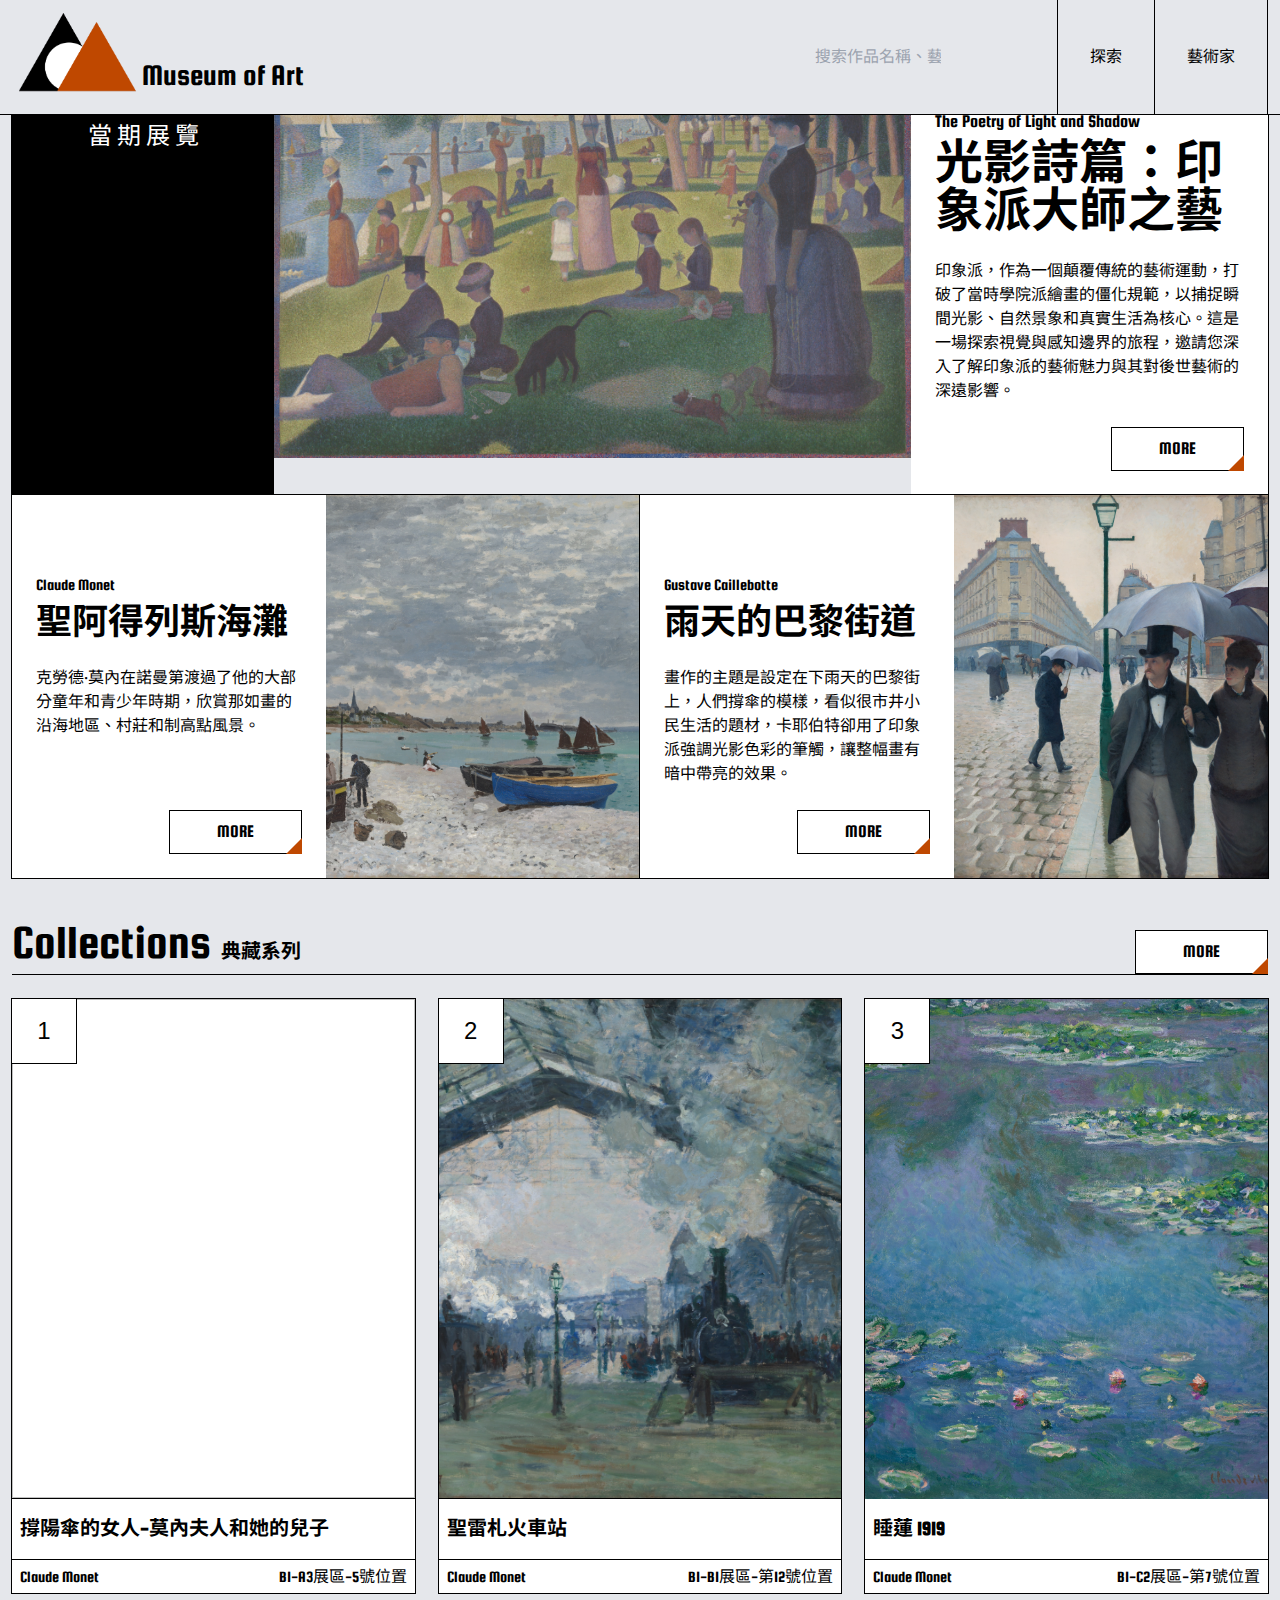
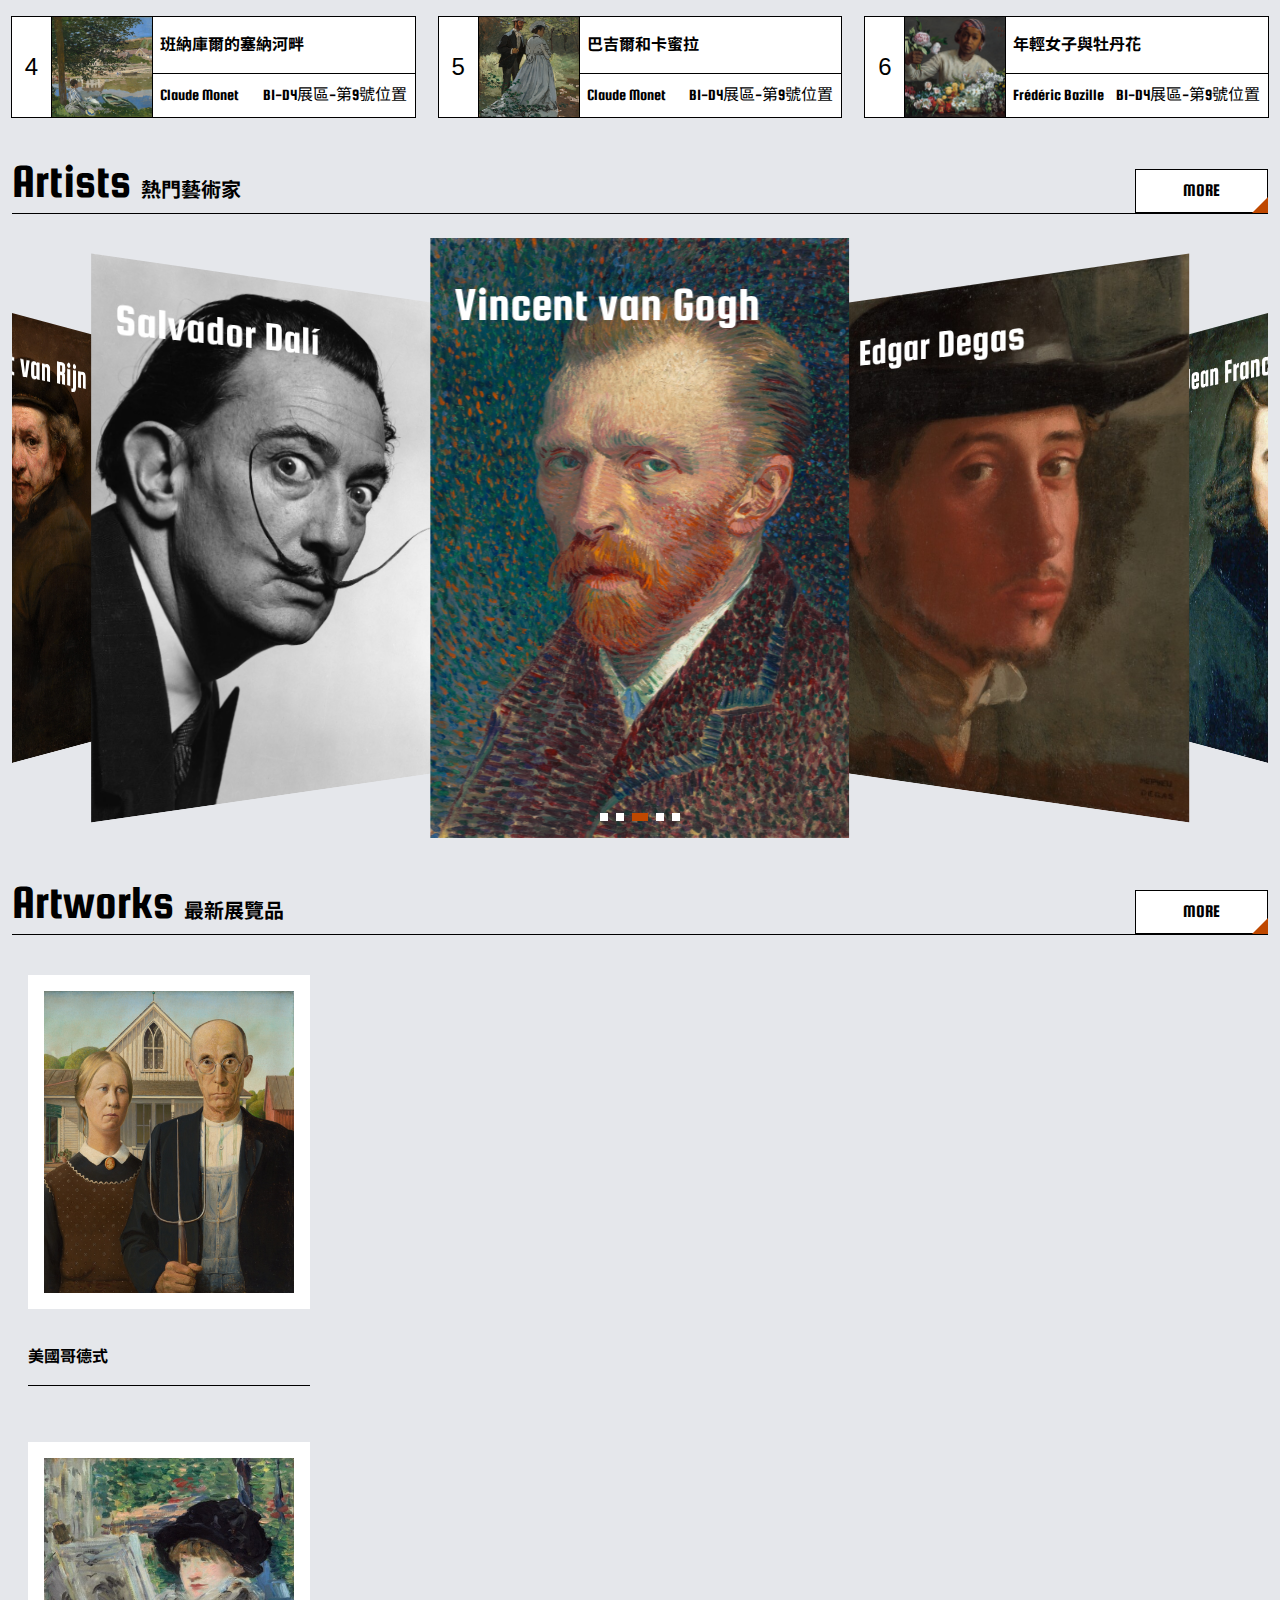
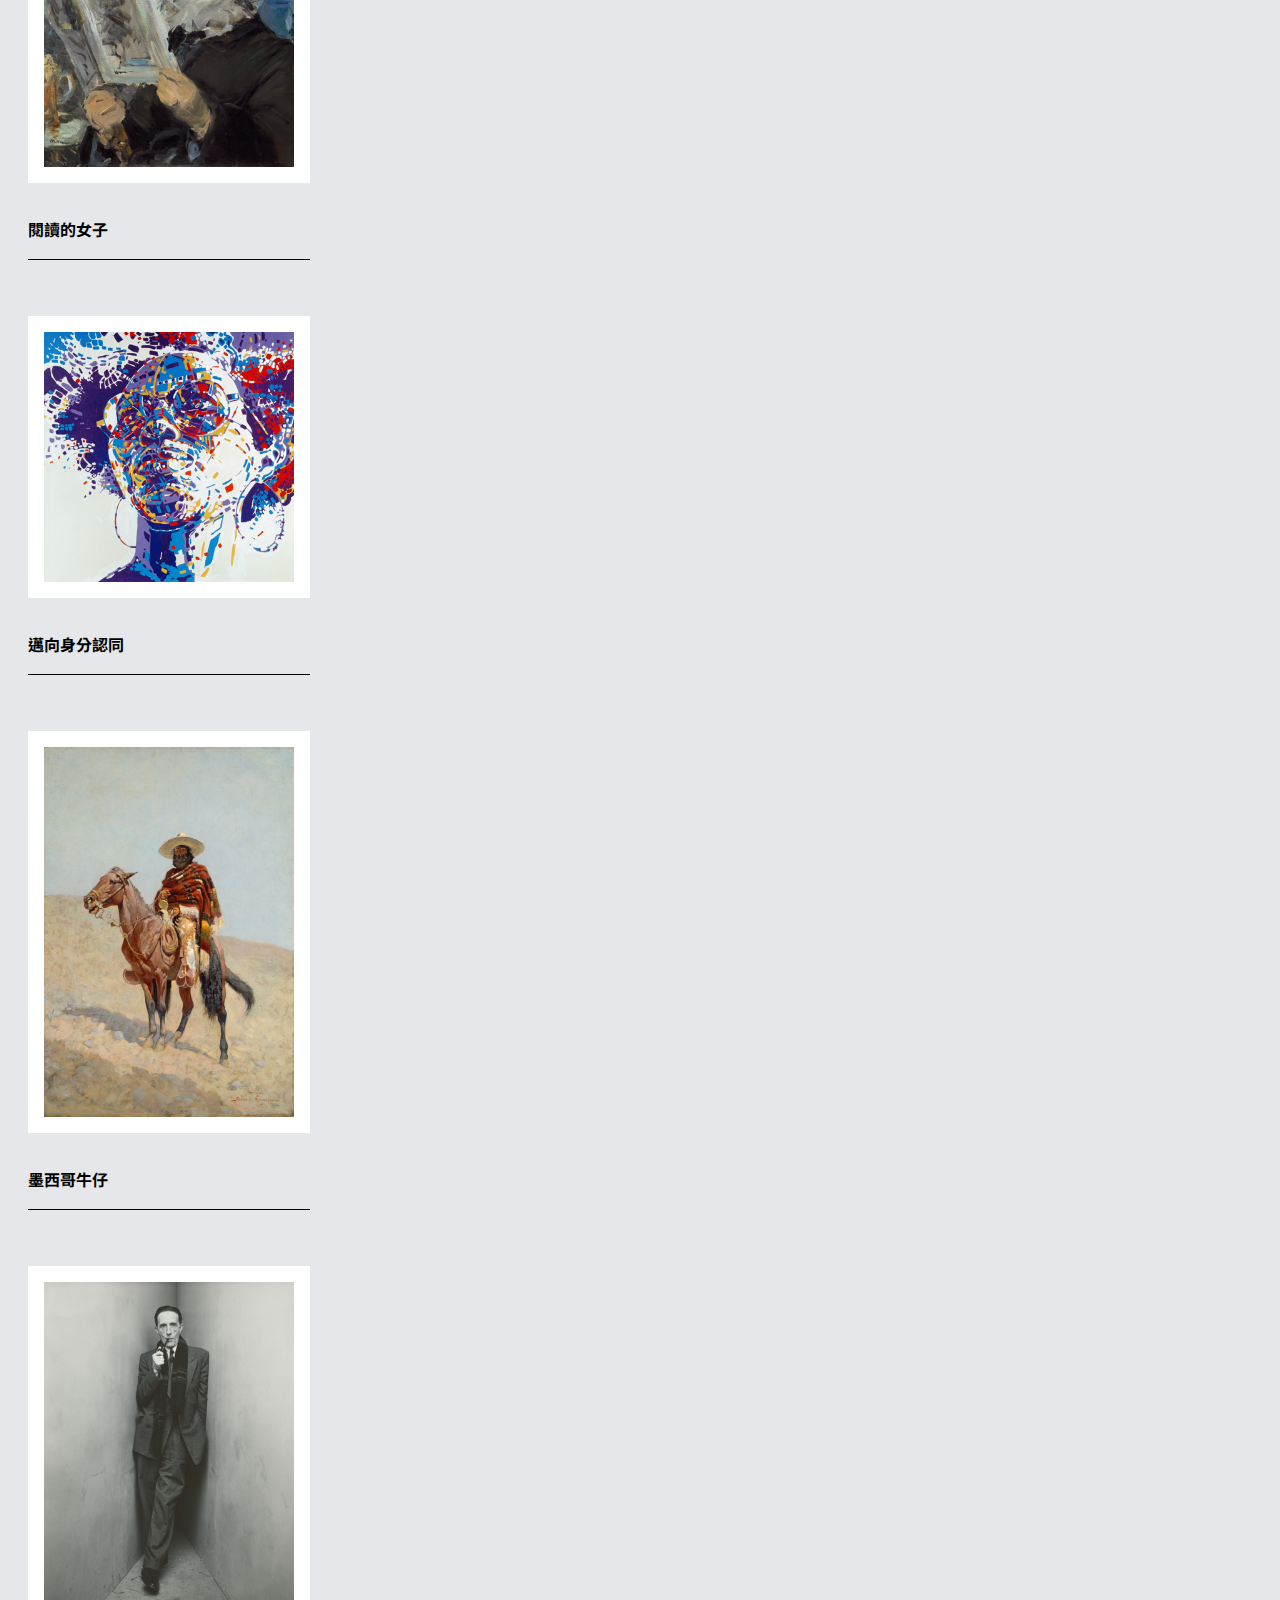
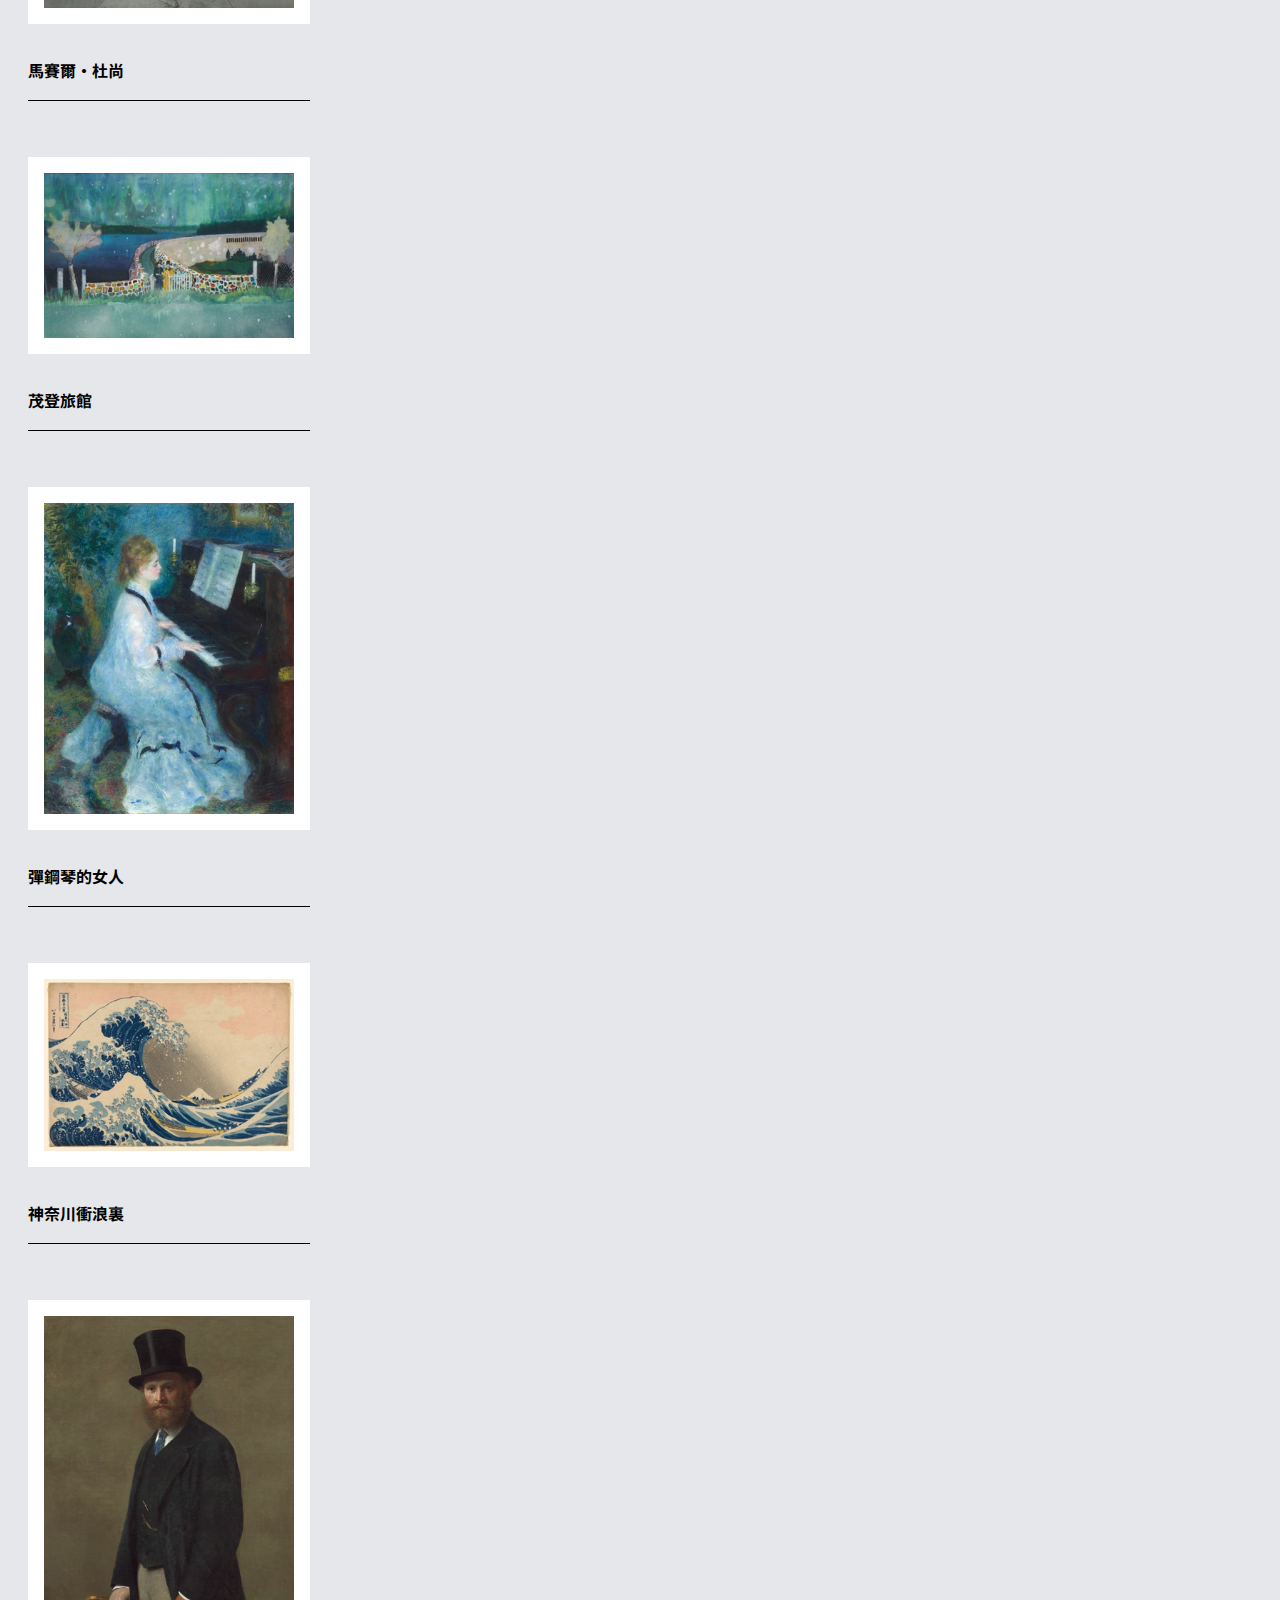
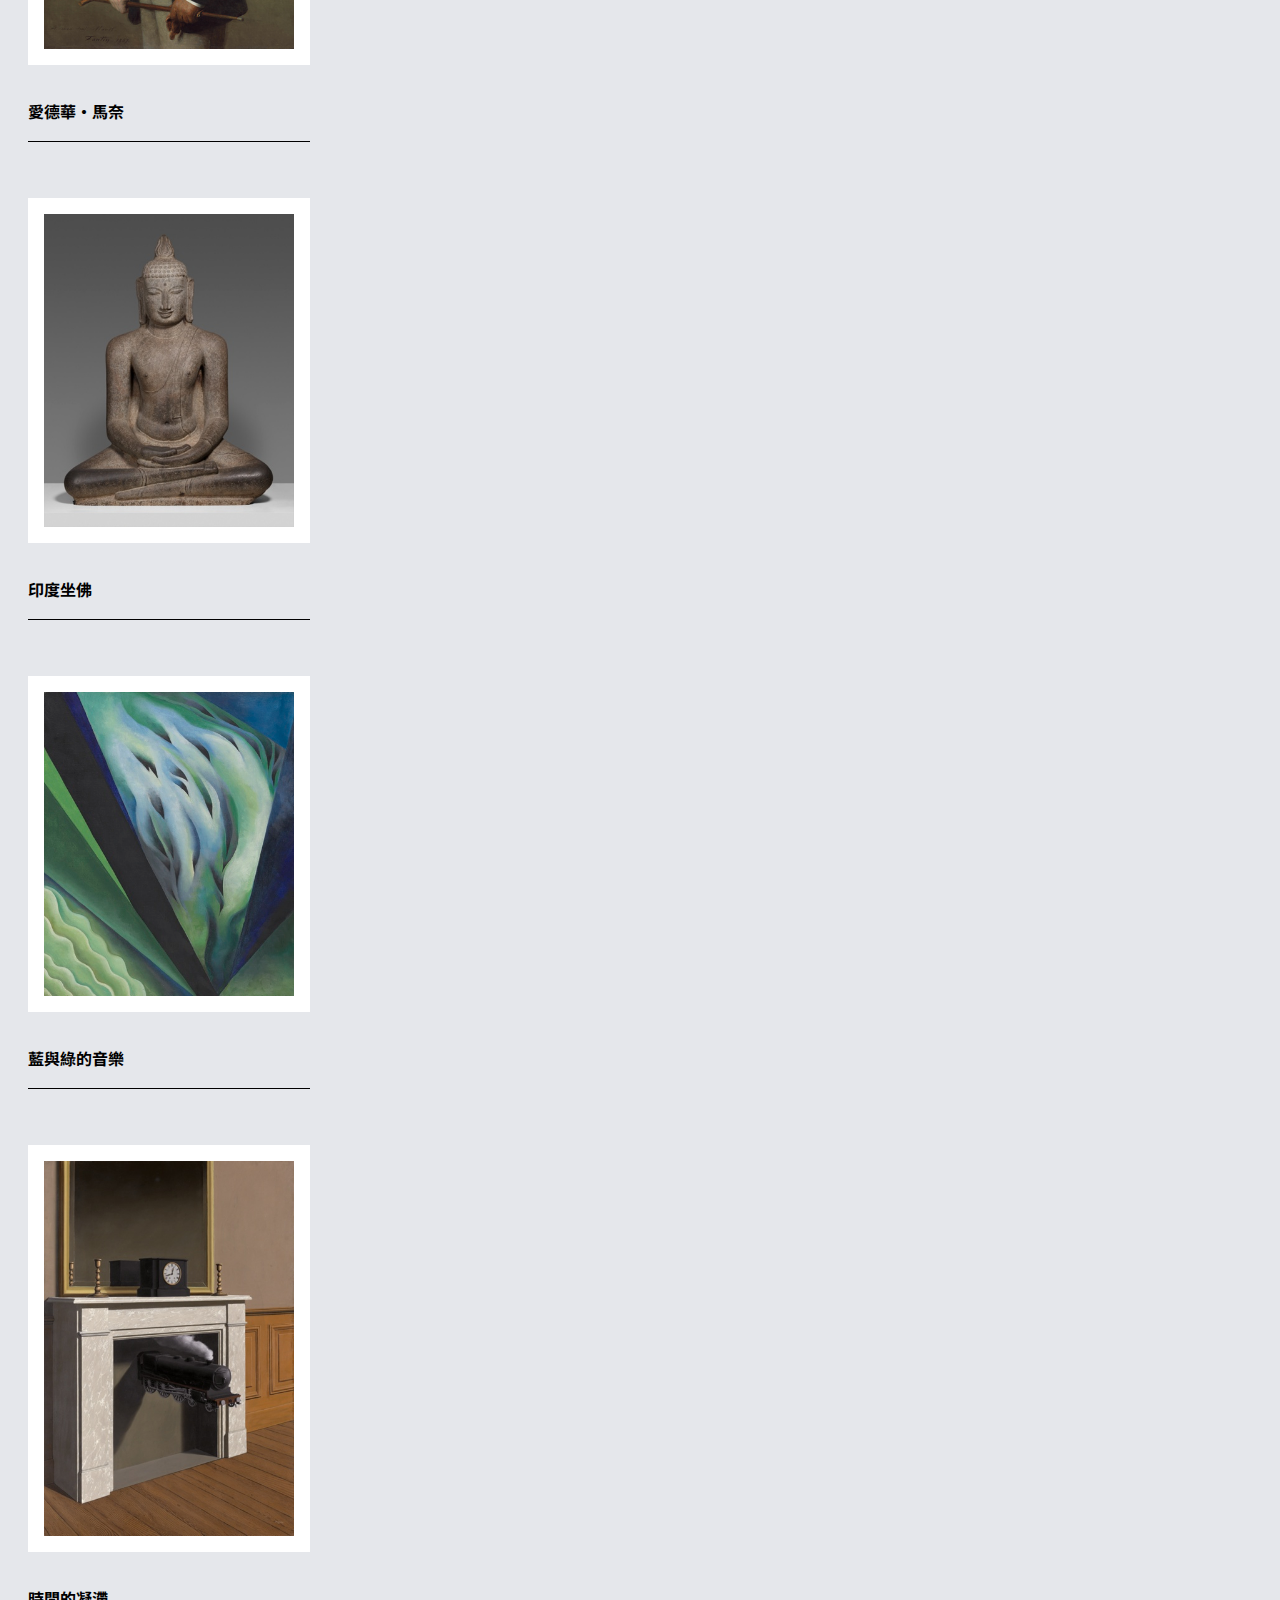
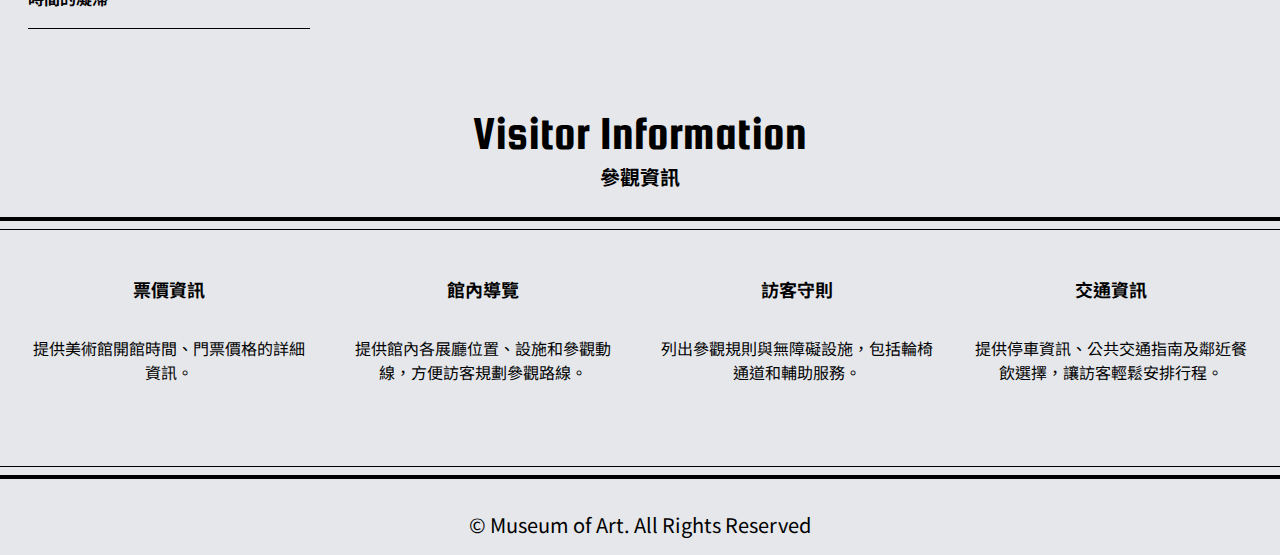
==== commit ddac491c: "Add files via upload" ====
--- a/index.html
+++ b/index.html
@@ -4,14 +4,14 @@
 <head>
     <meta charset="UTF-8">
     <meta name="viewport" content="width=device-width, initial-scale=1.0">
-    <link rel="stylesheet" href="./css/main.css">
     <!-- 字型 -->
     <link rel="preconnect" href="https://fonts.googleapis.com">
     <link rel="preconnect" href="https://fonts.gstatic.com" crossorigin>
     <link href="https://fonts.googleapis.com/css2?family=Noto+Sans+TC:wght@100..900&family=Squada+One&display=swap"
-        rel="stylesheet">
+    rel="stylesheet">
     <!-- swiper套件 -->
     <link rel="stylesheet" href="https://cdn.jsdelivr.net/npm/swiper@8/swiper-bundle.min.css">
+    <link rel="stylesheet" href="./css/main.css">
 </head>
 <body class="bg-gray-200">
     <!-- 導覽列 -->
@@ -20,31 +20,31 @@
             <div class="container flex justify-between">
                 <div class="flex items-center ml-0">
                     <a class="-mb-4" href="/">
-                        <img class="object-contain lg:w-[130px] lg:h-[130px]" src="./images/logo.png" alt="LOGO">
+                        <img class="object-contain md:pb-2  md:h-[60px] lg:w-[130px] lg:h-[130px]" src="./images/logo.png" alt="LOGO">
                     </a>
-                    <h3 class="-mb-9 text-5xl"><a href="/">Museum of Art</a></h3>
+                    <h3 class="-mb-9 md:pb-9 md:text-3xl lg:text-5xl"><a href="/">Museum of Art</a></h3>
                 </div>
                 <ul class="flex">
-                    <li class="px-9 flex items-center lg:h-full border-l border-black">
+                    <li class="px-9 flex items-center lg:h-full lg:border-l border-black">
                         <input class="bg-inherit px-4 border-b border-1" type="text" placeholder="搜索作品名稱、藝術家名稱">
                         <i class="fa-solid fa-magnifying-glass text-black text-xl mx-4"></i>
+                        <i class="fa-solid fa-bars block lg:!hidden text-black text-xl mx-4"></i>
                     </li>
-                    <li class="px-8 flex items-center lg:h-full border-x  border-black"><a href="./explore.html">探索</a></li>
-                    <li class="px-8 flex items-center lg:h-full border-r  border-black"><a href="./artist.html">藝術家</a></li>
+                    <li class="px-8 items-center hidden lg:flex lg:h-full border-x  border-black"><a href="/explore">探索</a></li>
+                    <li class="px-8 items-center hidden lg:flex lg:h-full border-r  border-black"><a href="/artist">藝術家</a></li>
                 </ul>
             </div>
         </nav>
     </header>
-    <main class="mx-auto mt-8 pt-[110px]">
+    <main class="mx-auto mt-8 md:pt-[20px] lg:pt-[110px]">
         <section class="container mb-10" id="exhibitions">
     <ul class="lg:flex flex-wrap">
         <li class="lg:w-full ring-1 ring-black">
             <div class="lg:flex">
                 <div class="lg:block bg-black">
-                    <h2 class="bg-black text-white flex flex-col items-center mt-6 px-8">
-                        <span
-                            class="text-5xl mb-4 vertical-rl text-orientation-mixed pointer-events-none">Exhibitions</span>
-                        <span class="vertical-rl pointer-events-none text-2xl">當 期 展 覽</span>
+                    <h2 class="bg-black text-white flex flex-row lg:flex-col items-center mt-6 px-8 py-7">
+                        <span class="text-5xl mb-4 lg:vertical-rl pointer-events-none">Exhibitions</span>
+                        <span class="lg:vertical-rl pointer-events-none text-2xl pl-4">當 期 展 覽</span>
                     </h2>
                 </div>
                 <div class="lg:flex-grow">
@@ -68,7 +68,7 @@
             </div>
         </li>
         <li class="lg:w-1/2">
-            <div class="ring-1 ring-black lg:h-full lg:flex lg:flex-row">
+            <div class="ring-1 ring-black flex flex-col-reverse lg:h-full lg:flex lg:flex-row">
                 <div
                     class="lg:w-1/2 bg-white px-3 py-8 lg:h-full lg:px-6 lg:pb-6 lg:pt-20 lg:flex lg:flex-col lg:justify-between">
                     <div class="mb-6">
@@ -89,7 +89,7 @@
             </div>
         </li>
         <li class="lg:w-1/2">
-            <div class="ring-1 ring-black lg:h-full lg:flex lg:flex-row">
+            <div class="ring-1 ring-black flex flex-col-reverse lg:h-full lg:flex lg:flex-row">
                 <div
                     class="lg:w-1/2 bg-white px-3 py-8 lg:h-full lg:px-6 lg:pb-6 lg:pt-20 lg:flex lg:flex-col lg:justify-between">
                     <div class="mb-6">
@@ -127,18 +127,20 @@
                     class="w-10 flex justify-center items-center lg:absolute lg:top-0 lg:left-0 lg:z-10 lg:bg-white lg:w-16 lg:h-16 lg:ring-1 lg:ring-black">
                     <span class="text-2xl font-paytone pointer-events-none">1</span>
                 </div>
-                <div class="relative lg:w-full lg:h-[500px] img-wrap group">
+                <div class="relative w-[100px] h-[100px] lg:w-full lg:h-[500px] img-wrap group">
                     <img src="./images/art04.jpg" alt=""
                         class="w-full h-full object-cover object-top border-b border-black">
                     <button
                         class="btn btn-white btn-decoration absolute right-0 bottom-0 opacity-0 invisible group-hover:visible group-hover:opacity-100 hover-500">MORE</button>
                 </div>
                 <div class="flex-grow">
-                    <h3 class="text-xl px-2 py-4 font-bold border-b border-black">撐陽傘的女人-莫內夫人和她的兒子</h3>
-                </div>
-                <div class="flex p-2 justify-between">
-                    <p class="leading-[17px]">Claude Monet</p>
-                    <p class="leading-[17px]">B1-A3展區-5號位置</p>
+                    <div class="flex-grow">
+                        <h3 class="text-xl px-2 py-4 font-bold border-b border-black">撐陽傘的女人-莫內夫人和她的兒子</h3>
+                    </div>
+                    <div class="flex p-2 justify-between">
+                        <p class="leading-[17px]">Claude Monet</p>
+                        <p class="leading-[17px]">B1-A3展區-5號位置</p>
+                    </div>
                 </div>
             </div>
         </li>
@@ -148,18 +150,20 @@
                     class="w-10 flex justify-center items-center lg:absolute lg:top-0 lg:left-0 lg:z-10 lg:bg-white lg:w-16 lg:h-16 lg:ring-1 lg:ring-black">
                     <span class="text-2xl font-paytone pointer-events-none">2</span>
                 </div>
-                <div class="relative lg:w-full lg:h-[500px] img-wrap group">
+                <div class="relative w-[100px] h-[100px] lg:w-full lg:h-[500px] img-wrap group">
                     <img src="./images/art05.jpg" alt=""
                         class="w-full h-full object-cover object-top border-b border-black">
                     <button
                         class="btn btn-white btn-decoration absolute right-0 bottom-0 opacity-0 invisible group-hover:visible group-hover:opacity-100 hover-500">MORE</button>
                 </div>
                 <div class="flex-grow">
-                    <h3 class="text-xl px-2 py-4 font-bold border-b border-black">聖雷札火車站</h3>
-                </div>
-                <div class="flex p-2 justify-between">
-                    <p class="leading-[17px]">Claude Monet</p>
-                    <p class="leading-[17px]">B1-B1展區-第12號位置</p>
+                    <div class="flex-grow">
+                        <h3 class="text-xl px-2 py-4 font-bold border-b border-black">聖雷札火車站</h3>
+                    </div>
+                    <div class="flex p-2 justify-between">
+                        <p class="leading-[17px]">Claude Monet</p>
+                        <p class="leading-[17px]">B1-B1展區-第12號位置</p>
+                    </div>
                 </div>
             </div>
         </li>
@@ -169,18 +173,20 @@
                     class="w-10 flex justify-center items-center lg:absolute lg:top-0 lg:left-0 lg:z-10 lg:bg-white lg:w-16 lg:h-16 lg:ring-1 lg:ring-black">
                     <span class="text-2xl font-paytone pointer-events-none">3</span>
                 </div>
-                <div class="relative lg:w-full lg:h-[500px] img-wrap group">
+                <div class="relative w-[100px] h-[100px] lg:w-full lg:h-[500px] img-wrap group">
                     <img src="./images/art06.jpg" alt="" class="w-full h-full object-cover object-top">
                     <button
                         class="btn btn-white btn-decoration absolute right-0 bottom-0 opacity-0 invisible group-hover:visible group-hover:opacity-100 hover-500">MORE</button>
                 </div>
                 <div class="flex-grow">
-                    <h3 class="flex flex-wrap text-xl px-2 py-4 font-bold border-b border-black">睡蓮 1919
-                    </h3>
-                </div>
-                <div class="flex flex-wrap p-2 justify-between">
-                    <p class="leading-[17px]">Claude Monet</p>
-                    <p class="leading-[17px]">B1-C2展區-第7號位置</p>
+                    <div class="flex-grow">
+                        <h3 class="flex flex-wrap text-xl px-2 py-4 font-bold border-b border-black">睡蓮 1919
+                        </h3>
+                    </div>
+                    <div class="flex flex-wrap p-2 justify-between">
+                        <p class="leading-[17px]">Claude Monet</p>
+                        <p class="leading-[17px]">B1-C2展區-第7號位置</p>
+                    </div>
                 </div>
             </div>
         </li>
@@ -257,23 +263,23 @@
     <div class="swiper mySwiper">
         <div class="swiper-wrapper">
             <div class="swiper-slide">
-                <img class="artswiper1" src="./images/artist01.jpg" />
+                <img class="artswiper1 max-w-[744px] h-[700px] w-full object-cover" src="./images/artist01.jpg" />
                 <h3 class="leading-[85px] absolute top-6 left-6 text-white text-5xl">Rembrandt van Rijn</h3>
             </div>
             <div class="swiper-slide">
-                <img class="artswiper1" src="./images/artist02.jpg" />
+                <img class="artswiper1 max-w-[744px] h-[700px] w-full object-cover" src="./images/artist02.jpg" />
                 <h3 class="leading-[85px] absolute top-6 left-6 text-white text-5xl">Salvador Dalí</h3>
             </div>
             <div class="swiper-slide">
-                <img class="artswiper1" src="./images/artist03.jpg" />
+                <img class="artswiper1 max-w-[744px] h-[700px] w-full object-cover" src="./images/artist03.jpg" />
                 <h3 class="leading-[85px] absolute top-6 left-6 text-white text-5xl">Vincent van Gogh</h3>
             </div>
             <div class="swiper-slide">
-                <img class="artswiper1" src="./images/artist04.jpg" />
+                <img class="artswiper1 max-w-[744px] h-[700px] w-full object-cover" src="./images/artist04.jpg" />
                 <h3 class="leading-[85px] absolute top-6 left-6 text-white text-5xl">Edgar Degas</h3>
             </div>
             <div class="swiper-slide">
-                <img class="artswiper1" src="./images/artist05.jpg" />
+                <img class="artswiper1 max-w-[744px] h-[700px] w-full object-cover" src="./images/artist05.jpg" />
                 <h3 class="leading-[85px] absolute top-6 left-6 text-white text-5xl">Jean Francois Millet</h3>
             </div>
         </div>
@@ -587,14 +593,14 @@
             </div>
         </div>
     </footer>
-    <script type="module" src="./js/main.js"></script>
+    <!-- fontawesome -->
+    <script src="https://kit.fontawesome.com/75fd910e32.js" crossorigin="anonymous"></script>
     <!-- jQuery -->
     <script src="https://code.jquery.com/jquery-3.6.0.min.js"></script>
     <!-- swiper套件 -->
     <script src="https://cdn.jsdelivr.net/npm/swiper@8/swiper-bundle.min.js"></script>
     <!-- masonry套件 -->
-    <script src="https://unpkg.com/masonry-layout@4/dist/masonry.pkgd.min.js"></script>
-    <!-- fontawesome -->
-    <script src="https://kit.fontawesome.com/75fd910e32.js" crossorigin="anonymous"></script>
+    <script src="https://unpkg.com/masonry-layout@4/dist/masonry.pkgd.min.js"></script> 
+    <script type="module" src="./js/main.js"></script>
 </body>
-</html>
+</html>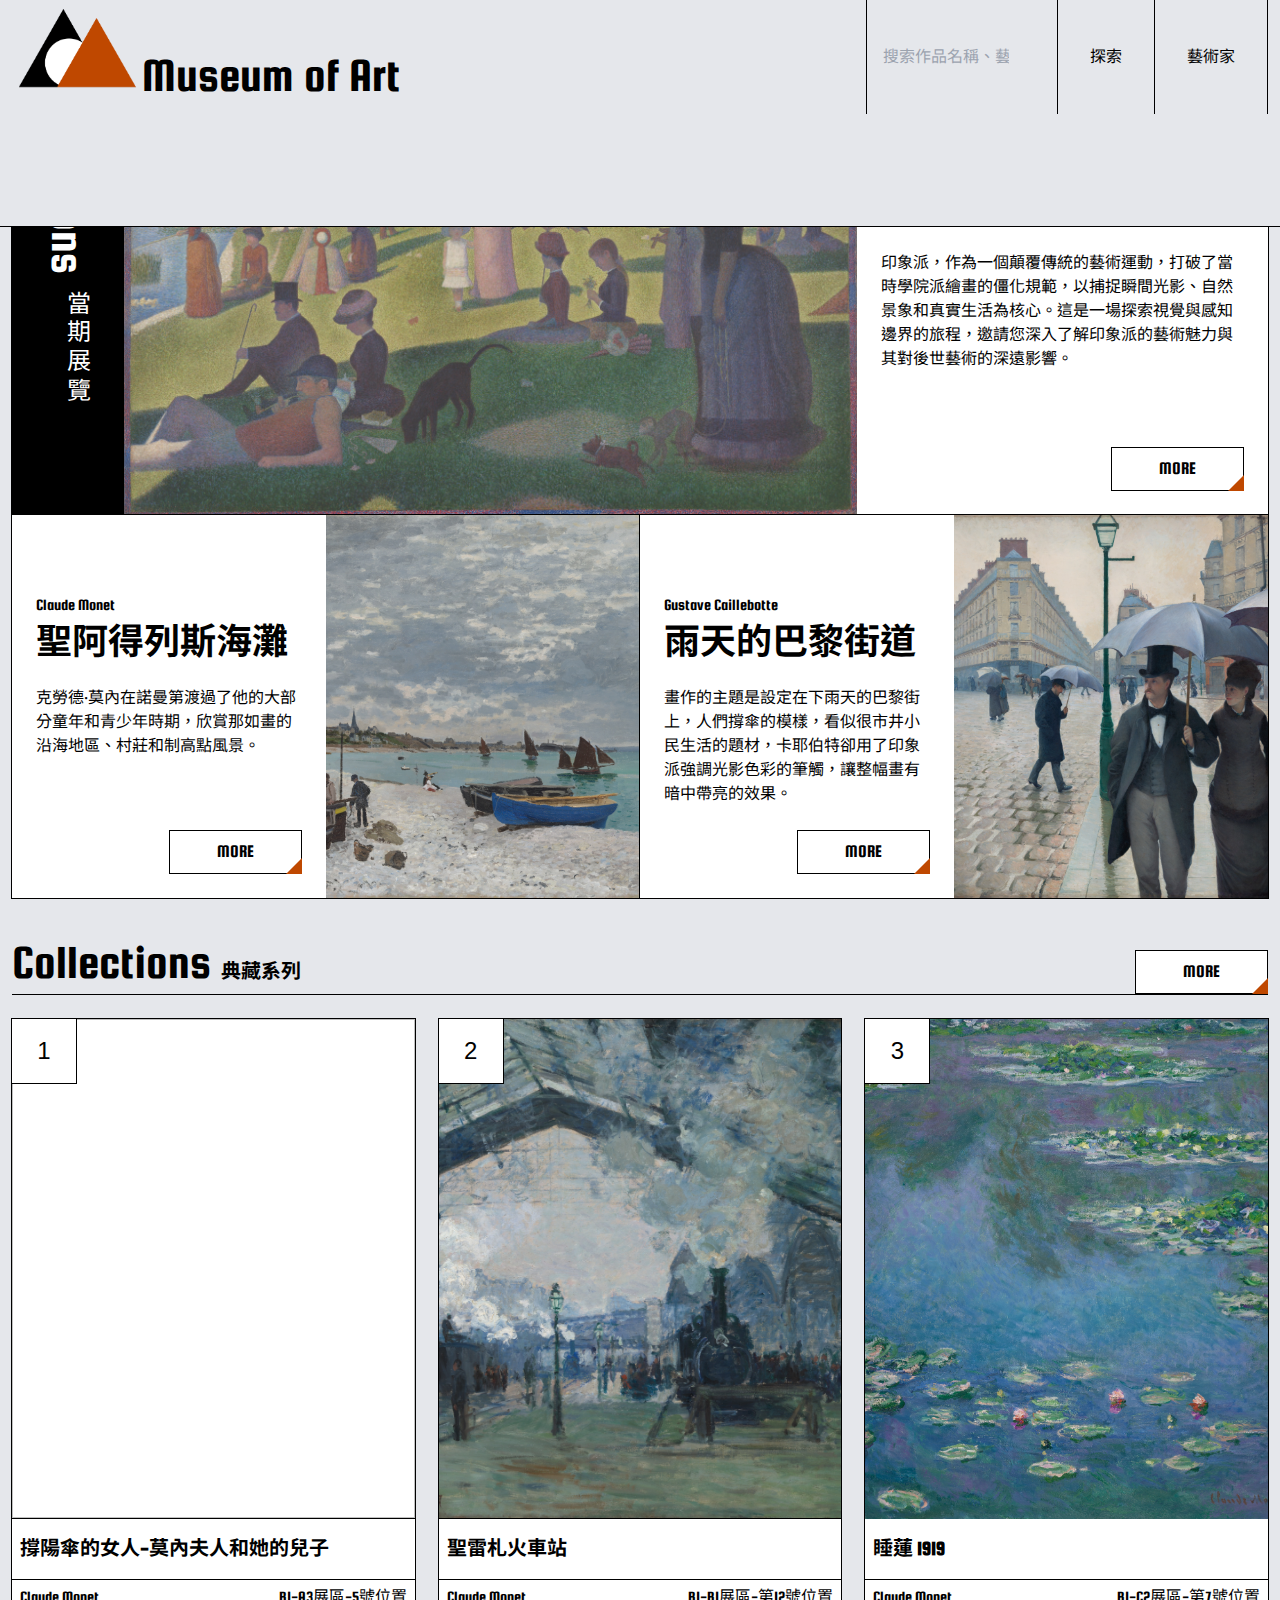
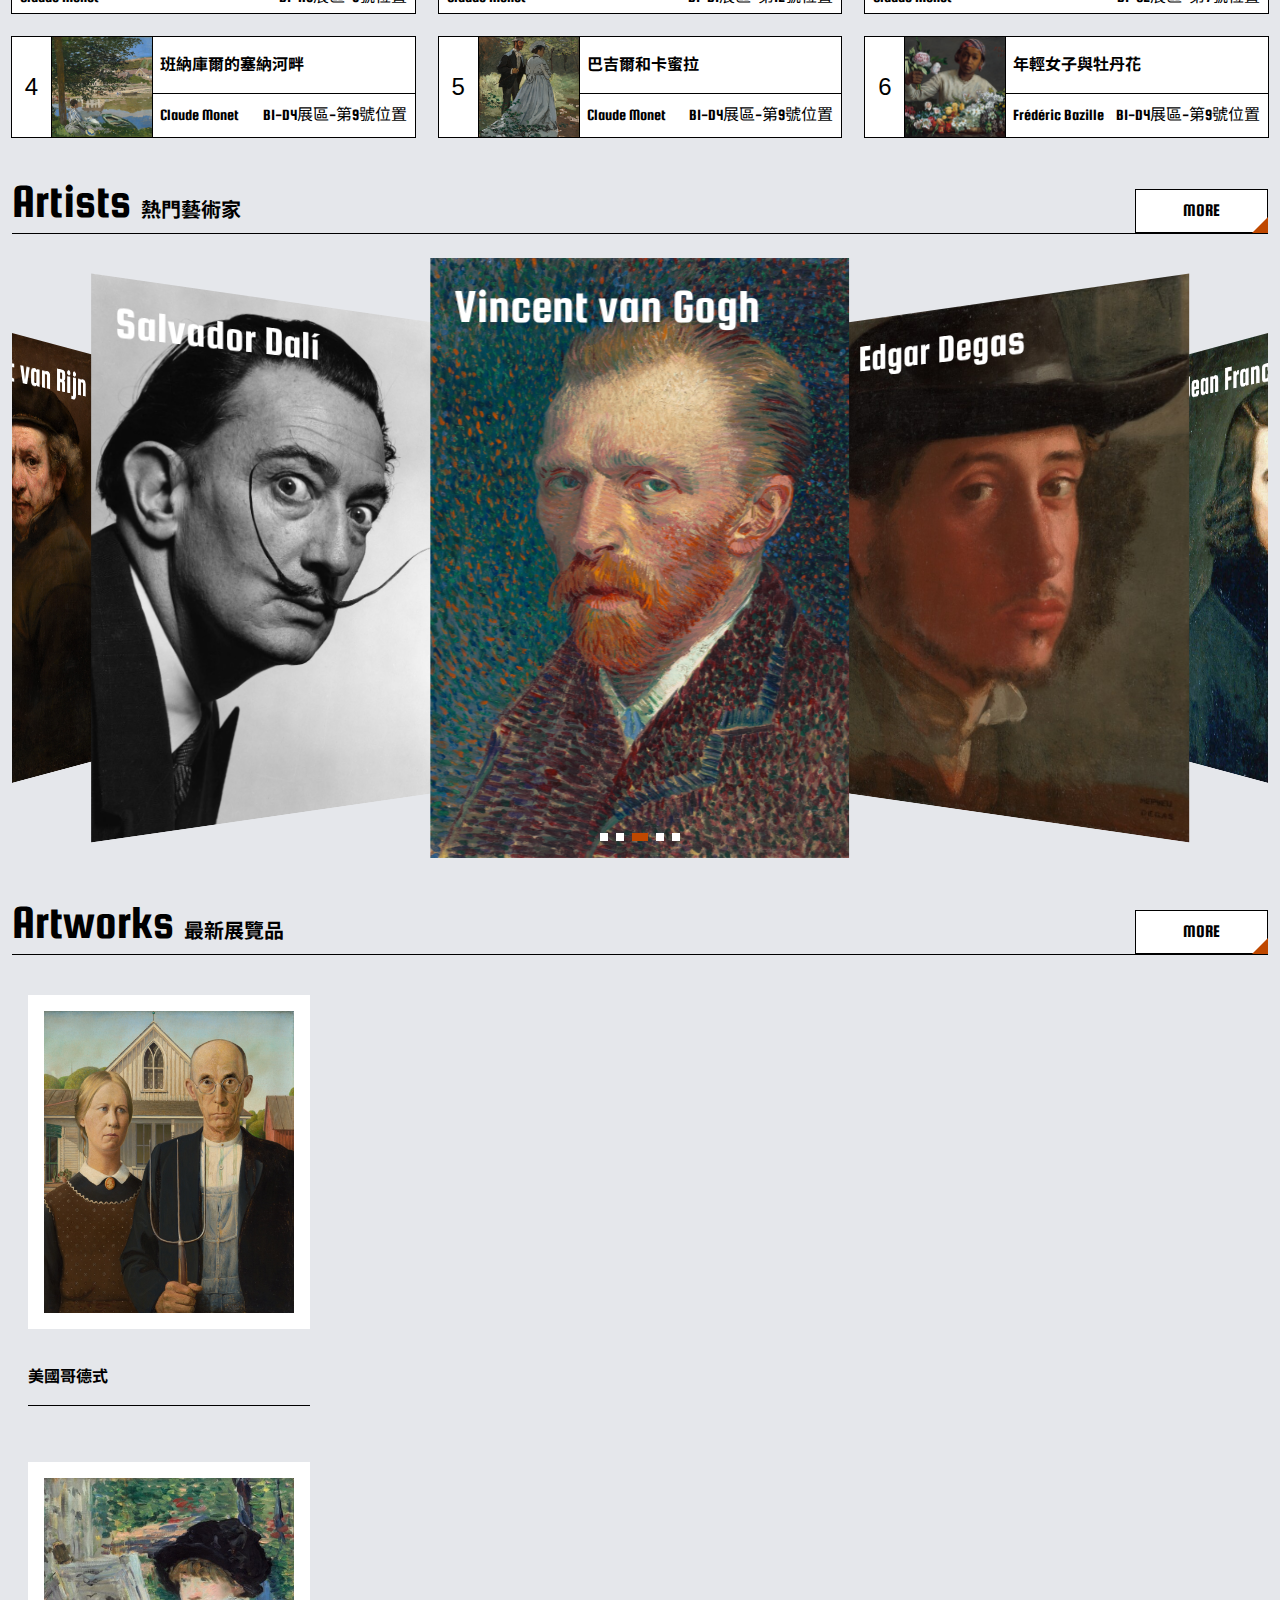
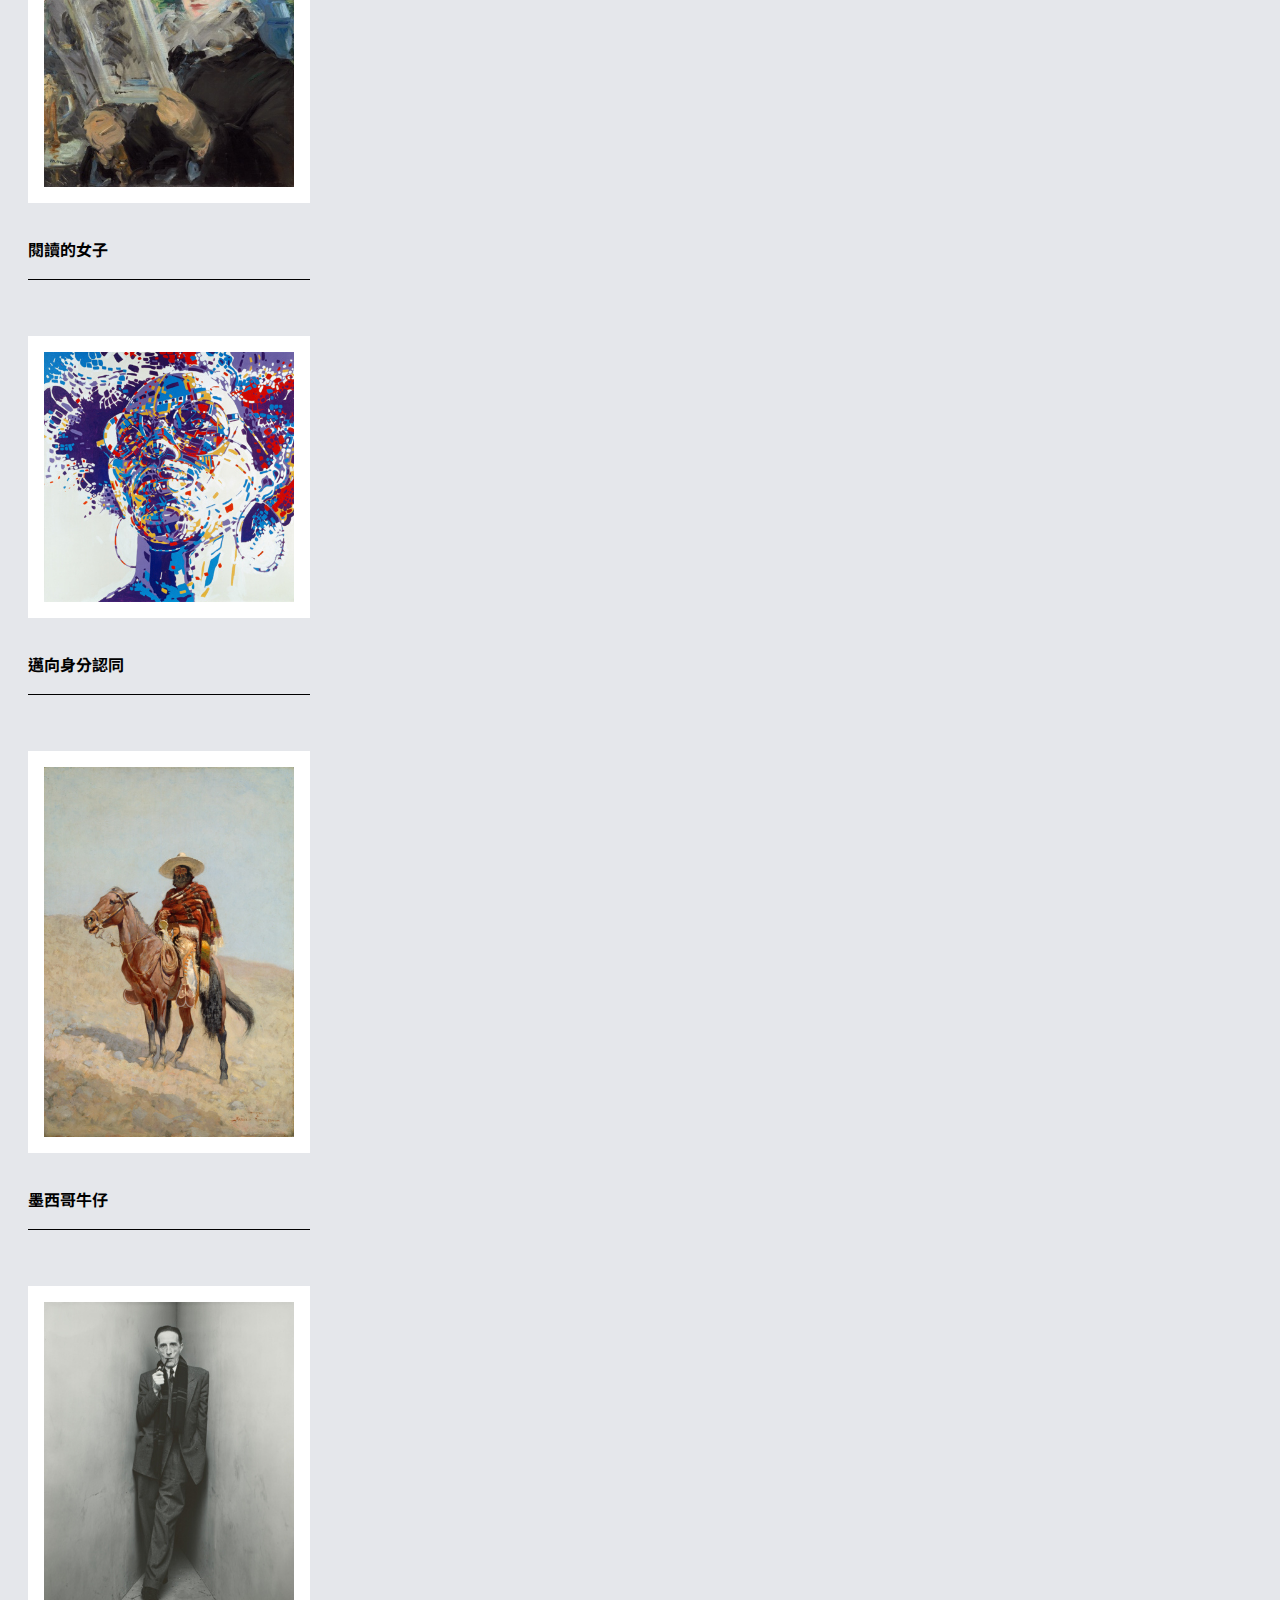
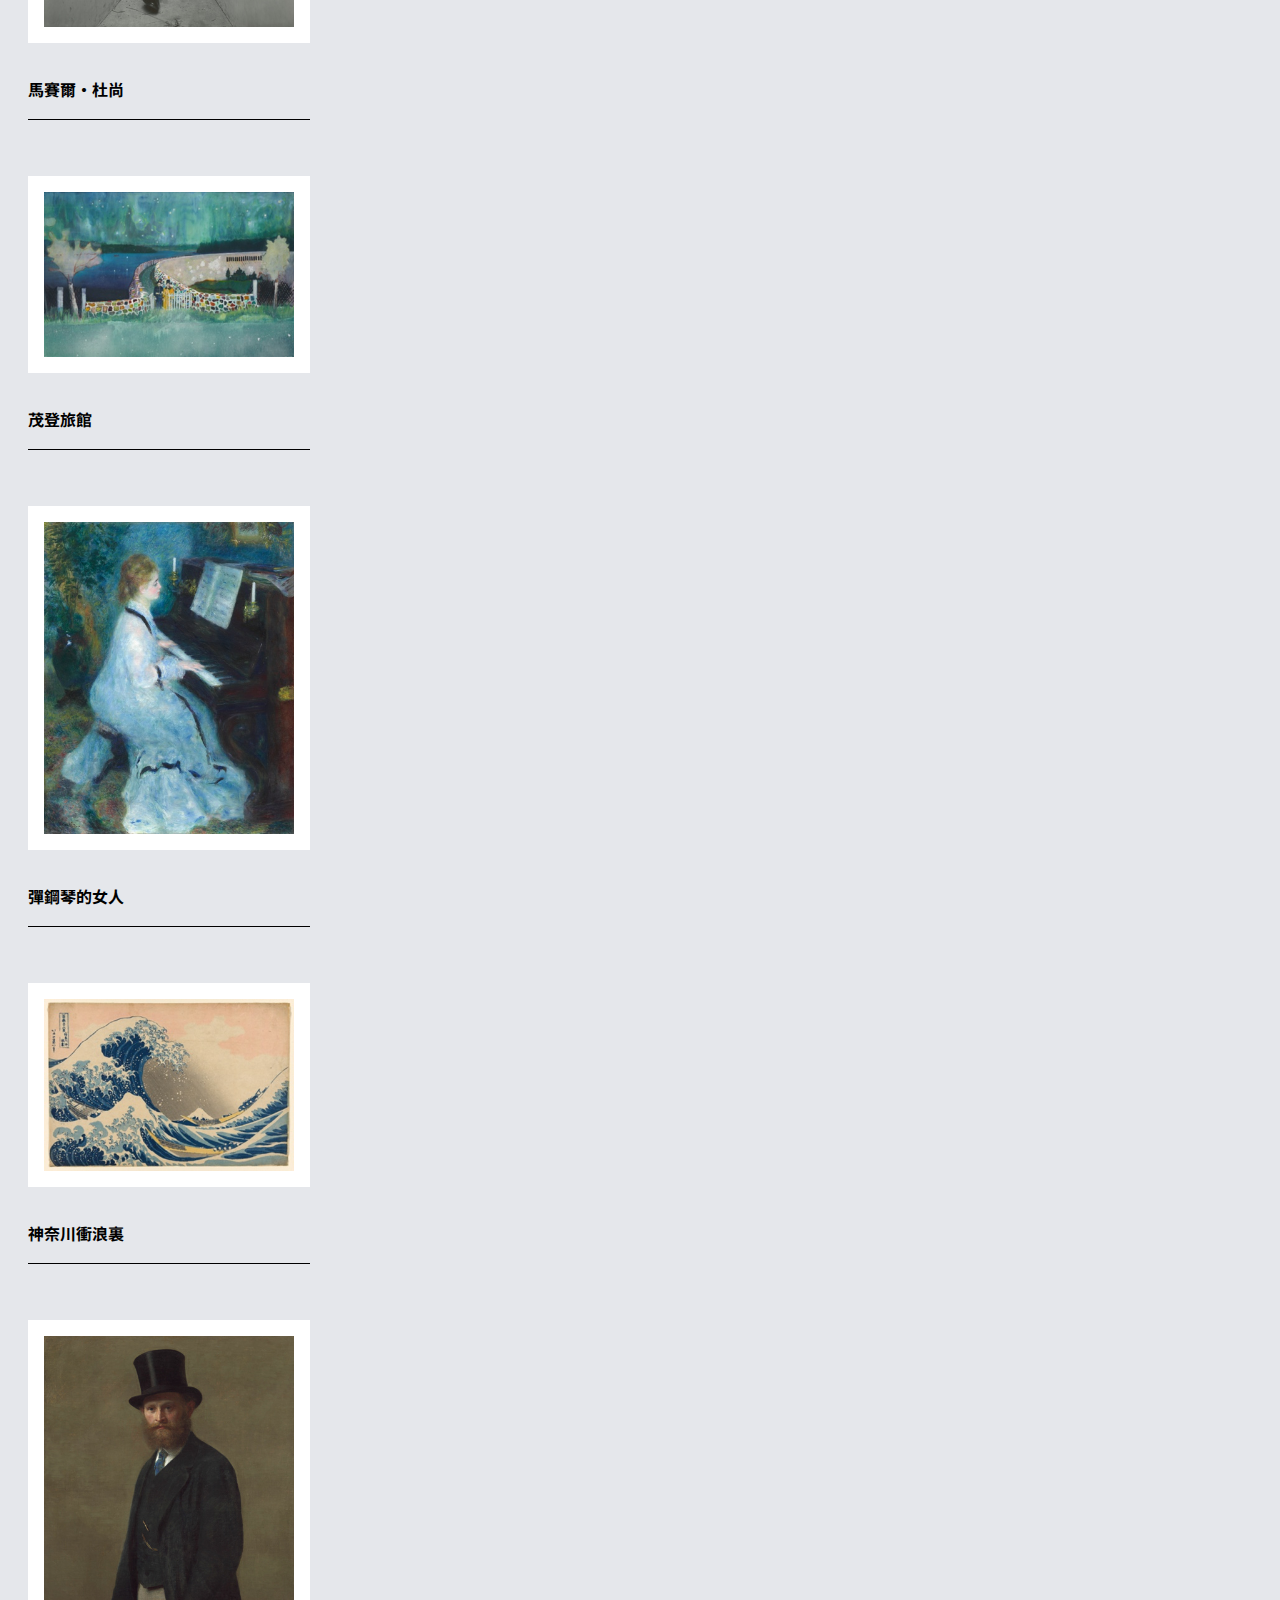
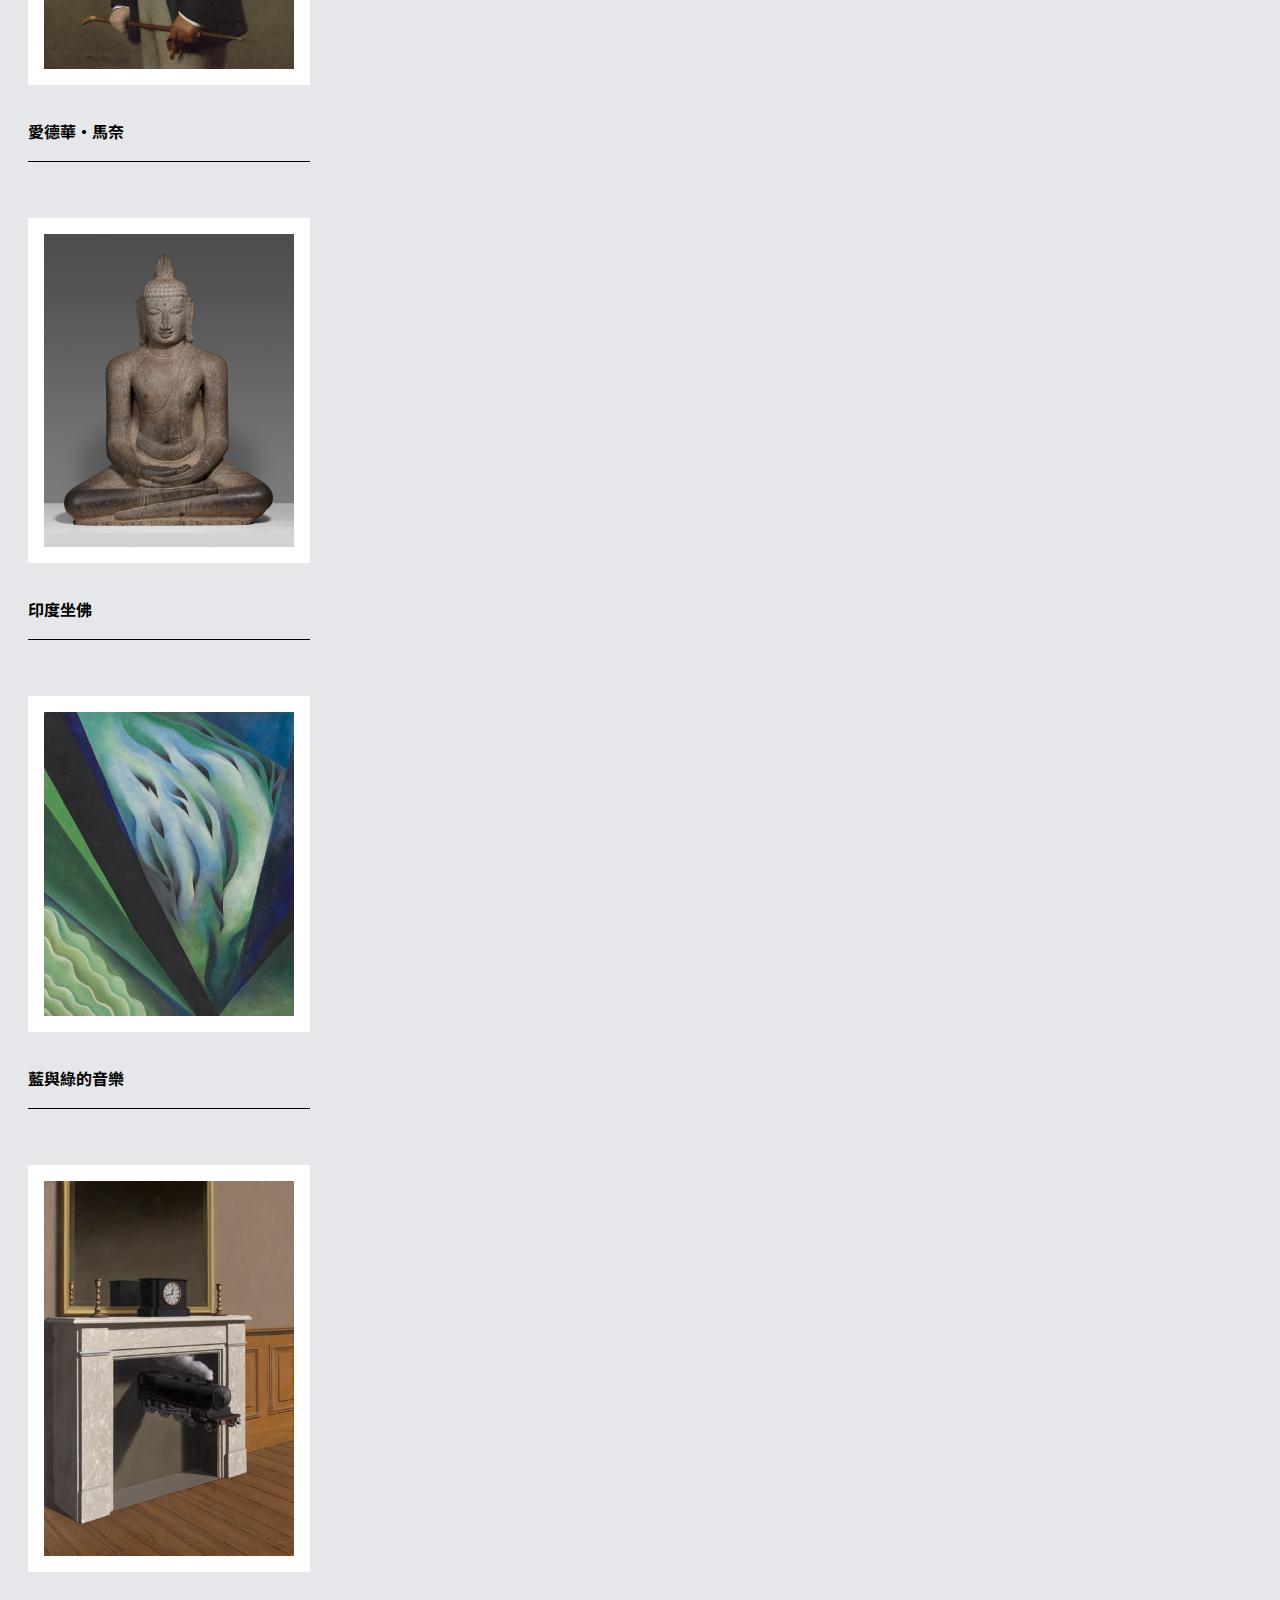
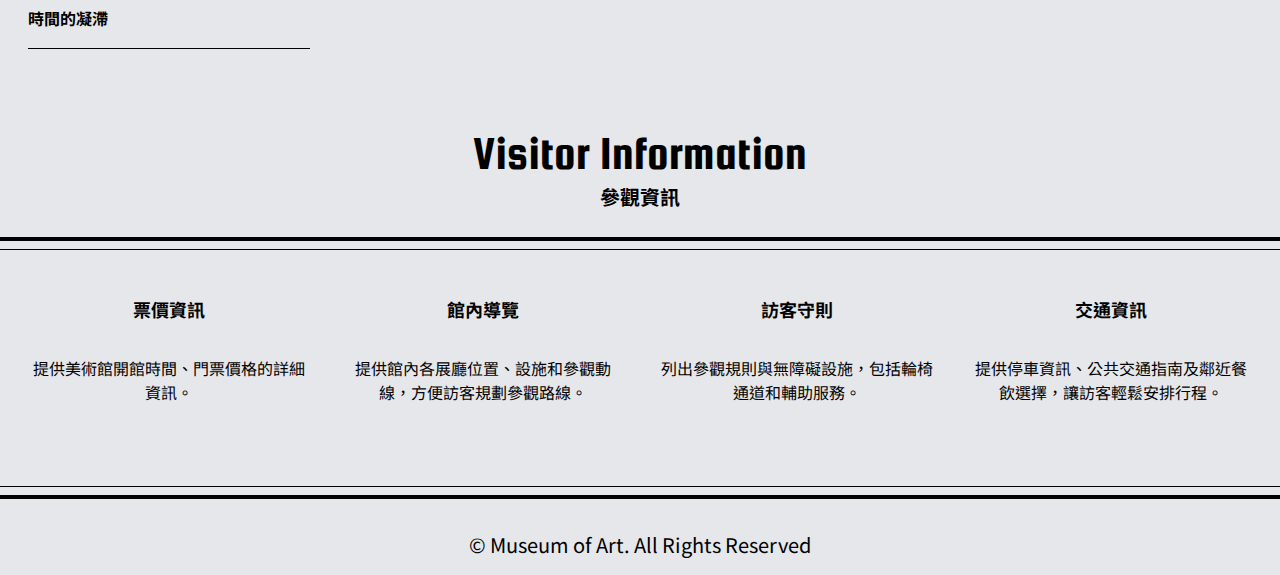
==== commit 9ff57a64: "Add files via upload" ====
--- a/index.html
+++ b/index.html
@@ -8,582 +8,611 @@
     <link rel="preconnect" href="https://fonts.googleapis.com">
     <link rel="preconnect" href="https://fonts.gstatic.com" crossorigin>
     <link href="https://fonts.googleapis.com/css2?family=Noto+Sans+TC:wght@100..900&family=Squada+One&display=swap"
-    rel="stylesheet">
+        rel="stylesheet">
     <!-- swiper套件 -->
     <link rel="stylesheet" href="https://cdn.jsdelivr.net/npm/swiper@8/swiper-bundle.min.css">
     <link rel="stylesheet" href="./css/main.css">
 </head>
+
 <body class="bg-gray-200">
     <!-- 導覽列 -->
     <header>
         <nav class="fixed z-20 top-0 w-full bg-gray-200 items-center border-b border-black ">
-            <div class="container flex justify-between">
+            <div class="container flex justify-between py-2 lg:p-0">
                 <div class="flex items-center ml-0">
-                    <a class="-mb-4" href="/">
-                        <img class="object-contain md:pb-2  md:h-[60px] lg:w-[130px] lg:h-[130px]" src="./images/logo.png" alt="LOGO">
+                    <a class="-mb-4" href="./index.html">
+                        <img class="object-contain pb-2 h-[50px] md:h-[60px] lg:w-[130px] lg:h-[130px]"
+                            src="./images/logo.png" alt="LOGO">
                     </a>
-                    <h3 class="-mb-9 md:pb-9 md:text-3xl lg:text-5xl"><a href="/">Museum of Art</a></h3>
+                    <h3 class="-mb-9 pb-9 text-2xl md:text-3xl lg:text-5xl"><a href="./index.html">Museum of Art</a></h3>
                 </div>
                 <ul class="flex">
-                    <li class="px-9 flex items-center lg:h-full lg:border-l border-black">
+                    <li class="lg:px-9 flex items-center lg:h-full lg:border-l border-black">
                         <input class="bg-inherit px-4 border-b border-1" type="text" placeholder="搜索作品名稱、藝術家名稱">
                         <i class="fa-solid fa-magnifying-glass text-black text-xl mx-4"></i>
-                        <i class="fa-solid fa-bars block lg:!hidden text-black text-xl mx-4"></i>
+                        <i id="hamButton" class="fa-solid fa-bars block lg:!hidden cursor-pointer text-black text-xl mx-4"></i>
                     </li>
-                    <li class="px-8 items-center hidden lg:flex lg:h-full border-x  border-black"><a href="/explore">探索</a></li>
-                    <li class="px-8 items-center hidden lg:flex lg:h-full border-r  border-black"><a href="/artist">藝術家</a></li>
+                    <li class="px-8 items-center hidden lg:flex lg:h-full border-x  border-black"><a
+                            href="./explore.html">探索</a></li>
+                    <li class="px-8 items-center hidden lg:flex lg:h-full border-r  border-black"><a
+                            href="./artist.html">藝術家</a></li>
+                </ul>
+            </div>
+            <div id="hammenu" class="max-h-0 opacity-0 transition-all duration-500 ease-in-out">
+                <ul class="text-center">
+                    <li class="px-8 py-4 items-center justify-center lg:flex lg:h-full border-y border-black hover:bg-white hover-500"><a
+                            href="./explore.html">探索</a></li>
+                    <li class="px-8 py-4 items-center justify-center lg:flex lg:h-full border-black hover:bg-white hover-500"><a
+                            href="./artist.html">藝術家</a></li>
                 </ul>
             </div>
         </nav>
     </header>
-    <main class="mx-auto mt-8 md:pt-[20px] lg:pt-[110px]">
+    <main class="mx-auto mt-6 pt-[20px] md:pt-[30px] lg:pt-[120px]">
         <section class="container mb-10" id="exhibitions">
-    <ul class="lg:flex flex-wrap">
-        <li class="lg:w-full ring-1 ring-black">
-            <div class="lg:flex">
-                <div class="lg:block bg-black">
-                    <h2 class="bg-black text-white flex flex-row lg:flex-col items-center mt-6 px-8 py-7">
-                        <span class="text-5xl mb-4 lg:vertical-rl pointer-events-none">Exhibitions</span>
-                        <span class="lg:vertical-rl pointer-events-none text-2xl pl-4">當 期 展 覽</span>
-                    </h2>
+            <ul class="lg:flex flex-wrap">
+                <li class="lg:w-full ring-1 ring-black">
+                    <div class="lg:flex">
+                        <div class="lg:block bg-black">
+                            <h2 class="bg-black text-white flex flex-row lg:flex-col items-center mt-6 px-8 py-7">
+                                <span class="text-5xl mb-4 lg:vertical-rl pointer-events-none">Exhibitions</span>
+                                <span class="lg:vertical-rl pointer-events-none text-2xl pl-4">當 期 展 覽</span>
+                            </h2>
+                        </div>
+                        <div class="lg:flex-grow">
+                            <img class="lg:max-h-[500px] w-full object-cover" src="./images/art01.jpg" alt="首頁主視覺圖">
+                        </div>
+                        <div class="lg:w-4/12">
+                            <div
+                                class="bg-white px-3 py-8 lg:h-full lg:px-6 lg:pb-6 lg:pt-20 lg:flex lg:flex-col lg:justify-between">
+                                <div class="mb-6">
+                                    <p class="text-lg leading-[19px] mb-2">The Poetry of Light and Shadow</p>
+                                    <h3 class="text-2xl font-bold mb-6 md:text-4xl xl:text-5xl">光影詩篇：印象派大師之藝</h3>
+                                    <p class="pointer-events-none">
+                                        印象派，作為一個顛覆傳統的藝術運動，打破了當時學院派繪畫的僵化規範，以捕捉瞬間光影、自然景象和真實生活為核心。這是一場探索視覺與感知邊界的旅程，邀請您深入了解印象派的藝術魅力與其對後世藝術的深遠影響。
+                                    </p>
+                                </div>
+                                <div class="text-right">
+                                    <button type="button" class="btn btn-white btn-decoration">MORE</button>
+                                </div>
+                            </div>
+                        </div>
+                    </div>
+                </li>
+                <li class="lg:w-1/2">
+                    <div class="ring-1 ring-black flex flex-col-reverse lg:h-full lg:flex lg:flex-row">
+                        <div
+                            class="lg:w-1/2 bg-white px-3 py-8 lg:h-full lg:px-6 lg:pb-6 lg:pt-20 lg:flex lg:flex-col lg:justify-between">
+                            <div class="mb-6">
+                                <p class="text-base leading-[19px] mb-2">Claude Monet</p>
+                                <h3 class="font-bold mb-6 md:text-3xl xl:text-4xl">聖阿得列斯海灘</h3>
+                                <p class="pointer-events-none">克勞德·莫內在諾曼第渡過了他的大部分童年和青少年時期，欣賞那如畫的沿海地區、村莊和制高點風景。</p>
+                            </div>
+                            <div class="text-right">
+                                <button type="button" class="btn btn-white btn-decoration">
+                                    MORE
+                                </button>
+                            </div>
+                        </div>
+                        <div class="lg:w-1/2">
+                            <img class="w-full h-full object-cover max-h-[372px] sm:max-h-[500px] lg:max-h-[400px] "
+                                src="./images/art02.jpg" alt="">
+                        </div>
+                    </div>
+                </li>
+                <li class="lg:w-1/2">
+                    <div class="ring-1 ring-black flex flex-col-reverse lg:h-full lg:flex lg:flex-row">
+                        <div
+                            class="lg:w-1/2 bg-white px-3 py-8 lg:h-full lg:px-6 lg:pb-6 lg:pt-20 lg:flex lg:flex-col lg:justify-between">
+                            <div class="mb-6">
+                                <p class="text-base leading-[19px] mb-2">Gustave Caillebotte</p>
+                                <h3 class="font-bold mb-6 md:text-3xl xl:text-4xl">雨天的巴黎街道</h3>
+                                <p class="pointer-events-none">
+                                    畫作的主題是設定在下雨天的巴黎街上，人們撐傘的模樣，看似很市井小民生活的題材，卡耶伯特卻用了印象派強調光影色彩的筆觸，讓整幅畫有暗中帶亮的效果。</p>
+                            </div>
+                            <div class="text-right">
+                                <button type="button" class="btn btn-white btn-white:hover btn-decoration">
+                                    MORE
+                                </button>
+                            </div>
+                        </div>
+                        <div class="lg:w-1/2">
+                            <img class="w-full h-full object-cover max-h-[372px] sm:max-h-[500px] lg:max-h-[400px] "
+                                src="./images/art03.jpg" alt="">
+                        </div>
+                    </div>
+                </li>
+            </ul>
+        </section>
+        <section class="container mb-10" id="collections">
+            <div class="flex justify-between items-end border-b border-black mb-6">
+                <h2 class="text-5xl mb-2 pointer-events-none">Collections
+                    <span class="text-xl font-bold pointer-events-none">典藏系列</span>
+                </h2>
+                <button class="btn btn-white btn-decoration">MORE</button>
+            </div>
+            <ol class="flex flex-wrap gap-y-4 lg:gap-y-6 lg:-mx-3">
+                <!-- lg大圖 -->
+                <li class="w-full lg:w-1/3 lg:px-3">
+                    <div class="flex bg-white ring-1 ring-black lg:flex-col lg:relative img-card">
+                        <div
+                            class="w-10 flex justify-center items-center lg:absolute lg:top-0 lg:left-0 lg:z-10 lg:bg-white lg:w-16 lg:h-16 lg:ring-1 lg:ring-black">
+                            <span class="text-2xl font-paytone pointer-events-none">1</span>
+                        </div>
+                        <div class="relative w-[100px] h-[100px] lg:w-full lg:h-[500px] img-wrap group">
+                            <img src="./images/art04.jpg" alt=""
+                                class="w-full h-full object-cover object-top border-b border-black">
+                            <button
+                                class="btn btn-white btn-decoration absolute right-0 bottom-0 opacity-0 invisible group-hover:visible group-hover:opacity-100 hover-500">MORE</button>
+                        </div>
+                        <div class="flex-grow">
+                            <div class="flex-grow">
+                                <h3 class="text-xl px-2 py-4 font-bold border-b border-black">撐陽傘的女人-莫內夫人和她的兒子</h3>
+                            </div>
+                            <div class="flex p-2 justify-between">
+                                <p class="leading-[17px]">Claude Monet</p>
+                                <p class="leading-[17px]">B1-A3展區-5號位置</p>
+                            </div>
+                        </div>
+                    </div>
+                </li>
+                <li class="w-full lg:w-1/3 lg:px-3">
+                    <div class="flex bg-white ring-1 ring-black lg:flex-col lg:relative img-card">
+                        <div
+                            class="w-10 flex justify-center items-center lg:absolute lg:top-0 lg:left-0 lg:z-10 lg:bg-white lg:w-16 lg:h-16 lg:ring-1 lg:ring-black">
+                            <span class="text-2xl font-paytone pointer-events-none">2</span>
+                        </div>
+                        <div class="relative w-[100px] h-[100px] lg:w-full lg:h-[500px] img-wrap group">
+                            <img src="./images/art05.jpg" alt=""
+                                class="w-full h-full object-cover object-top border-b border-black">
+                            <button
+                                class="btn btn-white btn-decoration absolute right-0 bottom-0 opacity-0 invisible group-hover:visible group-hover:opacity-100 hover-500">MORE</button>
+                        </div>
+                        <div class="flex-grow">
+                            <div class="flex-grow">
+                                <h3 class="text-xl px-2 py-4 font-bold border-b border-black">聖雷札火車站</h3>
+                            </div>
+                            <div class="flex p-2 justify-between">
+                                <p class="leading-[17px]">Claude Monet</p>
+                                <p class="leading-[17px]">B1-B1展區-第12號位置</p>
+                            </div>
+                        </div>
+                    </div>
+                </li>
+                <li class="w-full lg:w-1/3 lg:px-3">
+                    <div class="flex bg-white ring-1 ring-black lg:flex-col lg:relative img-card">
+                        <div
+                            class="w-10 flex justify-center items-center lg:absolute lg:top-0 lg:left-0 lg:z-10 lg:bg-white lg:w-16 lg:h-16 lg:ring-1 lg:ring-black">
+                            <span class="text-2xl font-paytone pointer-events-none">3</span>
+                        </div>
+                        <div class="relative w-[100px] h-[100px] lg:w-full lg:h-[500px] img-wrap group">
+                            <img src="./images/art06.jpg" alt="" class="w-full h-full object-cover object-top">
+                            <button
+                                class="btn btn-white btn-decoration absolute right-0 bottom-0 opacity-0 invisible group-hover:visible group-hover:opacity-100 hover-500">MORE</button>
+                        </div>
+                        <div class="flex-grow">
+                            <div class="flex-grow">
+                                <h3 class="flex flex-wrap text-xl px-2 py-4 font-bold border-b border-black">睡蓮 1919
+                                </h3>
+                            </div>
+                            <div class="flex flex-wrap p-2 justify-between">
+                                <p class="leading-[17px]">Claude Monet</p>
+                                <p class="leading-[17px]">B1-C2展區-第7號位置</p>
+                            </div>
+                        </div>
+                    </div>
+                </li>
+                <!-- lg小圖 -->
+                <li class="w-full lg:w-1/3 lg:px-3">
+                    <div class="flex bg-white ring-1 ring-black img-card">
+                        <div class="w-10 flex justify-center items-center border-r border-black">
+                            <span class="font-paytone text-2xl pointer-events-none">4</span>
+                        </div>
+                        <div class="w-[100px] h-[100px]">
+                            <div class="h-full ring-1 ring-black img-wrap-min">
+                                <img src="./images/art07.jpg" alt="" class="w-full h-full object-cover">
+                                <span class="btn-decoration-min"></span>
+                            </div>
+                        </div>
+                        <div class="flex-grow flex-wrap flex-col">
+                            <h3 class="font-bold px-2 py-4 border-b border-black">班納庫爾的塞納河畔</h3>
+                            <div class="flex flex-wrap justify-between px-2 py-3">
+                                <p class="leading-[17px]">Claude Monet</p>
+                                <p class="leading-[17px]">B1-D4展區-第9號位置</p>
+                            </div>
+                        </div>
+                    </div>
+                </li>
+                <li class="w-full lg:w-1/3 lg:px-3">
+                    <div class="flex bg-white ring-1 ring-black img-card">
+                        <div class="w-10 flex justify-center items-center border-r border-black">
+                            <span class="font-paytone text-2xl pointer-events-none">5</span>
+                        </div>
+                        <div class="w-[100px] h-[100px] ">
+                            <div class="h-full ring-1 ring-black img-wrap-min">
+                                <img src="./images/art08.jpg" alt="" class="w-full h-full object-cover">
+                                <span class="btn-decoration-min"></span>
+                            </div>
+                        </div>
+                        <div class="flex-grow flex-wrap flex-col">
+                            <h3 class="font-bold px-2 py-4 border-b border-black">巴吉爾和卡蜜拉</h3>
+                            <div class="flex flex-wrap justify-between px-2 py-3">
+                                <p class="leading-[17px]">Claude Monet</p>
+                                <p class="leading-[17px]">B1-D4展區-第9號位置</p>
+                            </div>
+                        </div>
+                    </div>
+                </li>
+                <li class="w-full lg:w-1/3 lg:px-3">
+                    <div class="flex bg-white ring-1 ring-black img-card">
+                        <div class="w-10 flex justify-center items-center border-r border-black">
+                            <span class="font-paytone text-2xl pointer-events-none">6</span>
+                        </div>
+                        <div class="w-[100px] h-[100px] ">
+                            <div class="h-full ring-1 ring-black img-wrap-min">
+                                <img src="./images/art09.jpg" alt="" class="w-full h-full object-cover">
+                                <span class="btn-decoration-min"></span>
+                            </div>
+                        </div>
+                        <div class="flex-grow flex-wrap flex-col">
+                            <h3 class="font-bold px-2 py-4 border-b border-black">年輕女子與牡丹花</h3>
+                            <div class="flex flex-wrap justify-between px-2 py-3">
+                                <p class="leading-[17px]">Frédéric Bazille</p>
+                                <p class="leading-[17px]">B1-D4展區-第9號位置</p>
+                            </div>
+                        </div>
+                    </div>
+                </li>
+            </ol>
+        </section>
+        <section class="container mb-10" id="artists">
+            <div class="flex justify-between items-end border-b border-black mb-6">
+                <h2 class="text-5xl mb-2 pointer-events-none">Artists
+                    <span class="text-xl font-bold pointer-events-none">熱門藝術家</span>
+                </h2>
+                <button class="btn btn-white btn-decoration">MORE</button>
+            </div>
+            <div class="swiper mySwiper">
+                <div class="swiper-wrapper">
+                    <div class="swiper-slide">
+                        <img class="artswiper1 w-[500px] lg:w-[700px] h-[372px] lg:h-[600px] object-cover"
+                            src="./images/artist01.jpg" />
+                        <h3 class="leading-[45px] lg:leading-[85px] absolute top-6 left-6 text-white text-3xl lg:text-5xl">Rembrandt van Rijn</h3>
+                    </div>
+                    <div class="swiper-slide">
+                        <img class="artswiper1 w-[500px] lg:w-[700px] h-[372px] lg:h-[600px] object-cover"
+                            src="./images/artist02.jpg" />
+                        <h3 class="leading-[45px] lg:leading-[85px] absolute top-6 left-6 text-white text-3xl lg:text-5xl">Salvador Dalí</h3>
+                    </div>
+                    <div class="swiper-slide">
+                        <img class="artswiper1 w-[500px] lg:w-[700px] h-[372px] lg:h-[600px] object-cover"
+                            src="./images/artist03.jpg" />
+                        <h3 class="leading-[45px] lg:leading-[85px] absolute top-6 left-6 text-white text-3xl lg:text-5xl">Vincent van Gogh</h3>
+                    </div>
+                    <div class="swiper-slide">
+                        <img class="artswiper1 w-[500px] lg:w-[700px] h-[372px] lg:h-[600px] object-cover"
+                            src="./images/artist04.jpg" />
+                        <h3 class="leading-[45px] lg:leading-[85px] absolute top-6 left-6 text-white text-3xl lg:text-5xl">Edgar Degas</h3>
+                    </div>
+                    <div class="swiper-slide">
+                        <img class="artswiper1 w-[500px] lg:w-[700px] h-[372px] lg:h-[600px] object-cover"
+                            src="./images/artist05.jpg" />
+                        <h3 class="leading-[45px] lg:leading-[85px] absolute top-6 left-6 text-white text-3xl lg:text-5xl">Jean Francois Millet</h3>
+                    </div>
                 </div>
-                <div class="lg:flex-grow">
-                    <img class="lg:max-h-[500px] w-full object-cover" src="./images/art01.jpg" alt="首頁主視覺圖">
+                <div class="swiper-pagination"></div>
+            </div>
+        </section>
+        <section class="container mb-10" id="artworks">
+            <div class="flex justify-between items-end border-b border-black mb-6">
+                <h2 class="text-5xl mb-2 pointer-events-none">Artworks
+                    <span class="text-xl font-bold pointer-events-none">最新展覽品</span>
+                </h2>
+                <button class="btn btn-white btn-decoration">MORE</button>
+            </div>
+            <ul class="grid">
+                <!-- width of .grid-sizer used for columnWidth -->
+                <li class="grid-sizer w-1/4"></li>
+                <li class="grid-item w-1/4 group">
+                    <div class="p-4">
+                        <div class="bg-white p-4">
+                            <div class="relative">
+                                <img src="./images/art10.jpg" alt="">
+                                <div
+                                    class="bg-black hidden lg:block absolute inset-0 opacity-0 bg-opacity-50 group-hover:opacity-100 hover-500">
+                                    <div class="flex h-full justify-center items-center p-4">
+                                        <div class="flex flex-col justify-between ring-1 ring-white">
+                                            <p class="flex text-[18px] text-white p-4 mb-4">
+                                                這幅畫作運用了細膩的色彩與流暢的筆觸，捕捉了瞬間的情感與氛圍</p>
+                                            <button class="btn btn-white btn-decoration self-end m-4">MORE</button>
+                                        </div>
+                                    </div>
+                                </div>
+                            </div>
+                        </div>
+                    </div>
+                    <div class="px-4">
+                        <p class=" mt-1 mb-4 py-4 border-b border-black font-bold">美國哥德式</p>
+                    </div>
+                </li>
+                <li class="grid-item w-1/4 group">
+                    <div class="p-4">
+                        <div class="bg-white p-4">
+                            <div class="relative">
+                                <img src="./images/art11.jpg" alt="">
+                                <div
+                                    class="bg-black hidden lg:block absolute inset-0 opacity-0 bg-opacity-50 group-hover:opacity-100 hover-500">
+                                    <div class="flex h-full justify-center items-center p-4">
+                                        <div class="flex flex-col justify-between ring-1 ring-white">
+                                            <p class="flex text-[18px] text-white p-4 mb-4">
+                                                這幅畫作運用了細膩的色彩與流暢的筆觸，捕捉了瞬間的情感與氛圍</p>
+                                            <button class="btn btn-white btn-decoration self-end m-4">MORE</button>
+                                        </div>
+                                    </div>
+                                </div>
+                            </div>
+                        </div>
+                    </div>
+                    <div class="px-4">
+                        <p class=" mt-1 mb-4 py-4 border-b border-black font-bold">閱讀的女子</p>
+                    </div>
+                </li>
+                <li class="grid-item w-1/4 group">
+                    <div class="p-4">
+                        <div class="bg-white p-4">
+                            <div class="relative">
+                                <img src="./images/art12.jpg" alt="">
+                                <div
+                                    class="bg-black hidden lg:block absolute inset-0 opacity-0 bg-opacity-50 group-hover:opacity-100 hover-500">
+                                    <div class="flex h-full justify-center items-center p-4">
+                                        <div class="flex flex-col justify-between ring-1 ring-white">
+                                            <p class="flex text-[18px] text-white p-4 mb-4">
+                                                這幅畫作運用了細膩的色彩與流暢的筆觸，捕捉了瞬間的情感與氛圍</p>
+                                            <button class="btn btn-white btn-decoration self-end m-4">MORE</button>
+                                        </div>
+                                    </div>
+                                </div>
+                            </div>
+                        </div>
+                    </div>
+                    <div class="px-4">
+                        <p class=" mt-1 mb-4 py-4 border-b border-black font-bold">邁向身分認同</p>
+                    </div>
+                </li>
+                <li class="grid-item w-1/4 group">
+                    <div class="p-4">
+                        <div class="bg-white p-4">
+                            <div class="relative">
+                                <img src="./images/art13.jpg" alt="">
+                                <div
+                                    class="bg-black hidden lg:block absolute inset-0 opacity-0 bg-opacity-50 group-hover:opacity-100 hover-500">
+                                    <div class="flex h-full justify-center items-center p-4">
+                                        <div class="flex flex-col justify-between ring-1 ring-white">
+                                            <p class="flex text-[18px] text-white p-4 mb-4">
+                                                這幅畫作運用了細膩的色彩與流暢的筆觸，捕捉了瞬間的情感與氛圍</p>
+                                            <button class="btn btn-white btn-decoration self-end m-4">MORE</button>
+                                        </div>
+                                    </div>
+                                </div>
+                            </div>
+                        </div>
+                    </div>
+                    <div class="px-4">
+                        <p class=" mt-1 mb-4 py-4 border-b border-black font-bold">墨西哥牛仔</p>
+                    </div>
+                </li>
+                <li class="grid-item w-1/4 group">
+                    <div class="p-4">
+                        <div class="bg-white p-4">
+                            <div class="relative">
+                                <img src="./images/art14.jpg" alt="">
+                                <div
+                                    class="bg-black hidden lg:block absolute inset-0 opacity-0 bg-opacity-50 group-hover:opacity-100 hover-500">
+                                    <div class="flex h-full justify-center items-center p-4">
+                                        <div class="flex flex-col justify-between ring-1 ring-white">
+                                            <p class="flex text-[18px] text-white p-4 mb-4">
+                                                這幅畫作運用了細膩的色彩與流暢的筆觸，捕捉了瞬間的情感與氛圍</p>
+                                            <button class="btn btn-white btn-decoration self-end m-4">MORE</button>
+                                        </div>
+                                    </div>
+                                </div>
+                            </div>
+                        </div>
+                    </div>
+                    <div class="px-4">
+                        <p class=" mt-1 mb-4 py-4 border-b border-black font-bold">馬賽爾‧杜尚</p>
+                    </div>
+                </li>
+                <li class="grid-item w-1/4 group">
+                    <div class="p-4">
+                        <div class="bg-white p-4">
+                            <div class="relative">
+                                <img src="./images/art15.jpg" alt="">
+                                <div
+                                    class="bg-black hidden lg:block absolute inset-0 opacity-0 bg-opacity-50 group-hover:opacity-100 hover-500">
+                                    <div class="flex h-full justify-center items-center p-4">
+                                        <div class="flex flex-col justify-between ring-1 ring-white">
+                                            <p class="flex text-[18px] text-white p-4 mb-4">
+                                                這幅畫作運用了細膩的色彩與流暢的筆觸，捕捉了瞬間的情感與氛圍</p>
+                                            <button class="btn btn-white btn-decoration self-end m-4">MORE</button>
+                                        </div>
+                                    </div>
+                                </div>
+                            </div>
+                        </div>
+                    </div>
+                    <div class="px-4">
+                        <p class=" mt-1 mb-4 py-4 border-b border-black font-bold">茂登旅館</p>
+                    </div>
+                </li>
+                <li class="grid-item w-1/4 group">
+                    <div class="p-4">
+                        <div class="bg-white p-4">
+                            <div class="relative">
+                                <img src="./images/art16.jpg" alt="">
+                                <div
+                                    class="bg-black hidden lg:block absolute inset-0 opacity-0 bg-opacity-50 group-hover:opacity-100 hover-500">
+                                    <div class="flex h-full justify-center items-center p-4">
+                                        <div class="flex flex-col justify-between ring-1 ring-white">
+                                            <p class="flex text-[18px] text-white p-4 mb-4">
+                                                這幅畫作運用了細膩的色彩與流暢的筆觸，捕捉了瞬間的情感與氛圍</p>
+                                            <button class="btn btn-white btn-decoration self-end m-4">MORE</button>
+                                        </div>
+                                    </div>
+                                </div>
+                            </div>
+                        </div>
+                    </div>
+                    <div class="px-4">
+                        <p class=" mt-1 mb-4 py-4 border-b border-black font-bold">彈鋼琴的女人</p>
+                    </div>
+                </li>
+                <li class="grid-item w-1/4 group">
+                    <div class="p-4">
+                        <div class="bg-white p-4">
+                            <div class="relative">
+                                <img src="./images/art17.jpg" alt="">
+                                <div
+                                    class="bg-black hidden lg:block absolute inset-0 opacity-0 bg-opacity-50 group-hover:opacity-100 hover-500">
+                                    <div class="flex h-full justify-center items-center p-4">
+                                        <div class="flex flex-col justify-between ring-1 ring-white">
+                                            <p class="flex text-[18px] text-white p-4 mb-4">
+                                                這幅畫作運用了細膩的色彩與流暢的筆觸，捕捉了瞬間的情感與氛圍</p>
+                                            <button class="btn btn-white btn-decoration self-end m-4">MORE</button>
+                                        </div>
+                                    </div>
+                                </div>
+                            </div>
+                        </div>
+                    </div>
+                    <div class="px-4">
+                        <p class=" mt-1 mb-4 py-4 border-b border-black font-bold">神奈川衝浪裏</p>
+                    </div>
+                </li>
+                <li class="grid-item w-1/4 group">
+                    <div class="p-4">
+                        <div class="bg-white p-4">
+                            <div class="relative">
+                                <img src="./images/art18.jpg" alt="">
+                                <div
+                                    class="bg-black hidden lg:block absolute inset-0 opacity-0 bg-opacity-50 group-hover:opacity-100 hover-500">
+                                    <div class="flex h-full justify-center items-center p-4">
+                                        <div class="flex flex-col justify-between ring-1 ring-white">
+                                            <p class="flex text-[18px] text-white p-4 mb-4">
+                                                這幅畫作運用了細膩的色彩與流暢的筆觸，捕捉了瞬間的情感與氛圍</p>
+                                            <button class="btn btn-white btn-decoration self-end m-4">MORE</button>
+                                        </div>
+                                    </div>
+                                </div>
+                            </div>
+                        </div>
+                    </div>
+                    <div class="px-4">
+                        <p class=" mt-1 mb-4 py-4 border-b border-black font-bold">愛德華‧馬奈</p>
+                    </div>
+                </li>
+                <li class="grid-item w-1/4 group">
+                    <div class="p-4">
+                        <div class="bg-white p-4">
+                            <div class="relative">
+                                <img src="./images/art19.jpg" alt="">
+                                <div
+                                    class="bg-black hidden lg:block absolute inset-0 opacity-0 bg-opacity-50 group-hover:opacity-100 hover-500">
+                                    <div class="flex h-full justify-center items-center p-4">
+                                        <div class="flex flex-col justify-between ring-1 ring-white">
+                                            <p class="flex text-[18px] text-white p-4 mb-4">
+                                                這幅畫作運用了細膩的色彩與流暢的筆觸，捕捉了瞬間的情感與氛圍</p>
+                                            <button class="btn btn-white btn-decoration self-end m-4">MORE</button>
+                                        </div>
+                                    </div>
+                                </div>
+                            </div>
+                        </div>
+                    </div>
+                    <div class="px-4">
+                        <p class=" mt-1 mb-4 py-4 border-b border-black font-bold">印度坐佛</p>
+                    </div>
+                </li>
+                <li class="grid-item w-1/4 group">
+                    <div class="p-4">
+                        <div class="bg-white p-4">
+                            <div class="relative">
+                                <img src="./images/art20.jpg" alt="">
+                                <div
+                                    class="bg-black hidden lg:block absolute inset-0 opacity-0 bg-opacity-50 group-hover:opacity-100 hover-500">
+                                    <div class="flex h-full justify-center items-center p-4">
+                                        <div class="flex flex-col justify-between ring-1 ring-white">
+                                            <p class="flex text-[18px] text-white p-4 mb-4">
+                                                這幅畫作運用了細膩的色彩與流暢的筆觸，捕捉了瞬間的情感與氛圍</p>
+                                            <button class="btn btn-white btn-decoration self-end m-4">MORE</button>
+                                        </div>
+                                    </div>
+                                </div>
+                            </div>
+                        </div>
+                    </div>
+                    <div class="px-4">
+                        <p class=" mt-1 mb-4 py-4 border-b border-black font-bold">藍與綠的音樂</p>
+                    </div>
+                </li>
+                <li class="grid-item w-1/4 group">
+                    <div class="p-4">
+                        <div class="bg-white p-4">
+                            <div class="relative">
+                                <img src="./images/art21.jpg" alt="">
+                                <div
+                                    class="bg-black hidden lg:block absolute inset-0 opacity-0 bg-opacity-50 group-hover:opacity-100 hover-500">
+                                    <div class="flex h-full justify-center items-center p-4">
+                                        <div class="flex flex-col justify-between ring-1 ring-white">
+                                            <p class="flex text-[18px] text-white p-4 mb-4">
+                                                這幅畫作運用了細膩的色彩與流暢的筆觸，捕捉了瞬間的情感與氛圍</p>
+                                            <button class="btn btn-white btn-decoration self-end m-4">MORE</button>
+                                        </div>
+                                    </div>
+                                </div>
+                            </div>
+                        </div>
+                    </div>
+                    <div class="px-4">
+                        <p class=" mt-1 mb-4 py-4 border-b border-black font-bold">時間的凝滯</p>
+                    </div>
+                </li>
+            </ul>
+        </section>
+        <section>
+            <div class="border-b border-black pb-2">
+                <div class="border-b-4 border-black">
+                    <div class="container text-center pb-4">
+                        <h3 class="text-5xl mb-2 pointer-events-none">Visitor Information</h3>
+                        <p class="text-xl font-bold mb-2 pointer-events-none">參觀資訊</p>
+                    </div>
                 </div>
-                <div class="lg:w-4/12">
-                    <div
-                        class="bg-white px-3 py-8 lg:h-full lg:px-6 lg:pb-6 lg:pt-20 lg:flex lg:flex-col lg:justify-between">
-                        <div class="mb-6">
-                            <p class="text-lg leading-[19px] mb-2">The Poetry of Light and Shadow</p>
-                            <h3 class="text-2xl font-bold mb-6 md:text-4xl xl:text-5xl">光影詩篇：印象派大師之藝</h3>
-                            <p class="pointer-events-none">
-                                印象派，作為一個顛覆傳統的藝術運動，打破了當時學院派繪畫的僵化規範，以捕捉瞬間光影、自然景象和真實生活為核心。這是一場探索視覺與感知邊界的旅程，邀請您深入了解印象派的藝術魅力與其對後世藝術的深遠影響。
-                            </p>
-                        </div>
-                        <div class="text-right">
-                            <button type="button" class="btn btn-white btn-decoration">MORE</button>
-                        </div>
-                    </div>
-                </div>
-            </div>
-        </li>
-        <li class="lg:w-1/2">
-            <div class="ring-1 ring-black flex flex-col-reverse lg:h-full lg:flex lg:flex-row">
-                <div
-                    class="lg:w-1/2 bg-white px-3 py-8 lg:h-full lg:px-6 lg:pb-6 lg:pt-20 lg:flex lg:flex-col lg:justify-between">
-                    <div class="mb-6">
-                        <p class="text-base leading-[19px] mb-2">Claude Monet</p>
-                        <h3 class="font-bold mb-6 md:text-3xl xl:text-4xl">聖阿得列斯海灘</h3>
-                        <p class="pointer-events-none">克勞德·莫內在諾曼第渡過了他的大部分童年和青少年時期，欣賞那如畫的沿海地區、村莊和制高點風景。</p>
-                    </div>
-                    <div class="text-right">
-                        <button type="button" class="btn btn-white btn-decoration">
-                            MORE
-                        </button>
-                    </div>
-                </div>
-                <div class="lg:w-1/2">
-                    <img class="w-full h-full object-cover max-h-[372px] sm:max-h-[500px] lg:max-h-[400px] "
-                        src="./images/art02.jpg" alt="">
-                </div>
-            </div>
-        </li>
-        <li class="lg:w-1/2">
-            <div class="ring-1 ring-black flex flex-col-reverse lg:h-full lg:flex lg:flex-row">
-                <div
-                    class="lg:w-1/2 bg-white px-3 py-8 lg:h-full lg:px-6 lg:pb-6 lg:pt-20 lg:flex lg:flex-col lg:justify-between">
-                    <div class="mb-6">
-                        <p class="text-base leading-[19px] mb-2">Gustave Caillebotte</p>
-                        <h3 class="font-bold mb-6 md:text-3xl xl:text-4xl">雨天的巴黎街道</h3>
-                        <p class="pointer-events-none">
-                            畫作的主題是設定在下雨天的巴黎街上，人們撐傘的模樣，看似很市井小民生活的題材，卡耶伯特卻用了印象派強調光影色彩的筆觸，讓整幅畫有暗中帶亮的效果。</p>
-                    </div>
-                    <div class="text-right">
-                        <button type="button" class="btn btn-white btn-white:hover btn-decoration">
-                            MORE
-                        </button>
-                    </div>
-                </div>
-                <div class="lg:w-1/2">
-                    <img class="w-full h-full object-cover max-h-[372px] sm:max-h-[500px] lg:max-h-[400px] "
-                        src="./images/art03.jpg" alt="">
-                </div>
-            </div>
-        </li>
-    </ul>
-</section>
-<section class="container mb-10" id="collections">
-    <div class="flex justify-between items-end border-b border-black mb-6">
-        <h2 class="text-5xl mb-2 pointer-events-none">Collections
-            <span class="text-xl font-bold pointer-events-none">典藏系列</span>
-        </h2>
-        <button class="btn btn-white btn-decoration">MORE</button>
-    </div>
-    <ol class="flex flex-wrap gap-y-4 lg:gap-y-6 lg:-mx-3">
-        <!-- lg大圖 -->
-        <li class="w-full lg:w-1/3 lg:px-3">
-            <div class="flex bg-white ring-1 ring-black lg:flex-col lg:relative img-card">
-                <div
-                    class="w-10 flex justify-center items-center lg:absolute lg:top-0 lg:left-0 lg:z-10 lg:bg-white lg:w-16 lg:h-16 lg:ring-1 lg:ring-black">
-                    <span class="text-2xl font-paytone pointer-events-none">1</span>
-                </div>
-                <div class="relative w-[100px] h-[100px] lg:w-full lg:h-[500px] img-wrap group">
-                    <img src="./images/art04.jpg" alt=""
-                        class="w-full h-full object-cover object-top border-b border-black">
-                    <button
-                        class="btn btn-white btn-decoration absolute right-0 bottom-0 opacity-0 invisible group-hover:visible group-hover:opacity-100 hover-500">MORE</button>
-                </div>
-                <div class="flex-grow">
-                    <div class="flex-grow">
-                        <h3 class="text-xl px-2 py-4 font-bold border-b border-black">撐陽傘的女人-莫內夫人和她的兒子</h3>
-                    </div>
-                    <div class="flex p-2 justify-between">
-                        <p class="leading-[17px]">Claude Monet</p>
-                        <p class="leading-[17px]">B1-A3展區-5號位置</p>
-                    </div>
-                </div>
-            </div>
-        </li>
-        <li class="w-full lg:w-1/3 lg:px-3">
-            <div class="flex bg-white ring-1 ring-black lg:flex-col lg:relative img-card">
-                <div
-                    class="w-10 flex justify-center items-center lg:absolute lg:top-0 lg:left-0 lg:z-10 lg:bg-white lg:w-16 lg:h-16 lg:ring-1 lg:ring-black">
-                    <span class="text-2xl font-paytone pointer-events-none">2</span>
-                </div>
-                <div class="relative w-[100px] h-[100px] lg:w-full lg:h-[500px] img-wrap group">
-                    <img src="./images/art05.jpg" alt=""
-                        class="w-full h-full object-cover object-top border-b border-black">
-                    <button
-                        class="btn btn-white btn-decoration absolute right-0 bottom-0 opacity-0 invisible group-hover:visible group-hover:opacity-100 hover-500">MORE</button>
-                </div>
-                <div class="flex-grow">
-                    <div class="flex-grow">
-                        <h3 class="text-xl px-2 py-4 font-bold border-b border-black">聖雷札火車站</h3>
-                    </div>
-                    <div class="flex p-2 justify-between">
-                        <p class="leading-[17px]">Claude Monet</p>
-                        <p class="leading-[17px]">B1-B1展區-第12號位置</p>
-                    </div>
-                </div>
-            </div>
-        </li>
-        <li class="w-full lg:w-1/3 lg:px-3">
-            <div class="flex bg-white ring-1 ring-black lg:flex-col lg:relative img-card">
-                <div
-                    class="w-10 flex justify-center items-center lg:absolute lg:top-0 lg:left-0 lg:z-10 lg:bg-white lg:w-16 lg:h-16 lg:ring-1 lg:ring-black">
-                    <span class="text-2xl font-paytone pointer-events-none">3</span>
-                </div>
-                <div class="relative w-[100px] h-[100px] lg:w-full lg:h-[500px] img-wrap group">
-                    <img src="./images/art06.jpg" alt="" class="w-full h-full object-cover object-top">
-                    <button
-                        class="btn btn-white btn-decoration absolute right-0 bottom-0 opacity-0 invisible group-hover:visible group-hover:opacity-100 hover-500">MORE</button>
-                </div>
-                <div class="flex-grow">
-                    <div class="flex-grow">
-                        <h3 class="flex flex-wrap text-xl px-2 py-4 font-bold border-b border-black">睡蓮 1919
-                        </h3>
-                    </div>
-                    <div class="flex flex-wrap p-2 justify-between">
-                        <p class="leading-[17px]">Claude Monet</p>
-                        <p class="leading-[17px]">B1-C2展區-第7號位置</p>
-                    </div>
-                </div>
-            </div>
-        </li>
-        <!-- lg小圖 -->
-        <li class="w-full lg:w-1/3 lg:px-3">
-            <div class="flex bg-white ring-1 ring-black img-card">
-                <div class="w-10 flex justify-center items-center border-r border-black">
-                    <span class="font-paytone text-2xl pointer-events-none">4</span>
-                </div>
-                <div class="w-[100px] h-[100px]">
-                    <div class="h-full ring-1 ring-black img-wrap-min">
-                        <img src="./images/art07.jpg" alt="" class="w-full h-full object-cover">
-                        <span class="btn-decoration-min"></span>
-                    </div>
-                </div>
-                <div class="flex-grow flex-wrap flex-col">
-                    <h3 class="font-bold px-2 py-4 border-b border-black">班納庫爾的塞納河畔</h3>
-                    <div class="flex flex-wrap justify-between px-2 py-3">
-                        <p class="leading-[17px]">Claude Monet</p>
-                        <p class="leading-[17px]">B1-D4展區-第9號位置</p>
-                    </div>
-                </div>
-            </div>
-        </li>
-        <li class="w-full lg:w-1/3 lg:px-3">
-            <div class="flex bg-white ring-1 ring-black img-card">
-                <div class="w-10 flex justify-center items-center border-r border-black">
-                    <span class="font-paytone text-2xl pointer-events-none">5</span>
-                </div>
-                <div class="w-[100px] h-[100px] ">
-                    <div class="h-full ring-1 ring-black img-wrap-min">
-                        <img src="./images/art08.jpg" alt="" class="w-full h-full object-cover">
-                        <span class="btn-decoration-min"></span>
-                    </div>
-                </div>
-                <div class="flex-grow flex-wrap flex-col">
-                    <h3 class="font-bold px-2 py-4 border-b border-black">巴吉爾和卡蜜拉</h3>
-                    <div class="flex flex-wrap justify-between px-2 py-3">
-                        <p class="leading-[17px]">Claude Monet</p>
-                        <p class="leading-[17px]">B1-D4展區-第9號位置</p>
-                    </div>
-                </div>
-            </div>
-        </li>
-        <li class="w-full lg:w-1/3 lg:px-3">
-            <div class="flex bg-white ring-1 ring-black img-card">
-                <div class="w-10 flex justify-center items-center border-r border-black">
-                    <span class="font-paytone text-2xl pointer-events-none">6</span>
-                </div>
-                <div class="w-[100px] h-[100px] ">
-                    <div class="h-full ring-1 ring-black img-wrap-min">
-                        <img src="./images/art09.jpg" alt="" class="w-full h-full object-cover">
-                        <span class="btn-decoration-min"></span>
-                    </div>
-                </div>
-                <div class="flex-grow flex-wrap flex-col">
-                    <h3 class="font-bold px-2 py-4 border-b border-black">年輕女子與牡丹花</h3>
-                    <div class="flex flex-wrap justify-between px-2 py-3">
-                        <p class="leading-[17px]">Frédéric Bazille</p>
-                        <p class="leading-[17px]">B1-D4展區-第9號位置</p>
-                    </div>
-                </div>
-            </div>
-        </li>
-    </ol>
-</section>
-<section class="container mb-10" id="artists">
-    <div class="flex justify-between items-end border-b border-black mb-6">
-        <h2 class="text-5xl mb-2 pointer-events-none">Artists
-            <span class="text-xl font-bold pointer-events-none">熱門藝術家</span>
-        </h2>
-        <button class="btn btn-white btn-decoration">MORE</button>
-    </div>
-    <div class="swiper mySwiper">
-        <div class="swiper-wrapper">
-            <div class="swiper-slide">
-                <img class="artswiper1 max-w-[744px] h-[700px] w-full object-cover" src="./images/artist01.jpg" />
-                <h3 class="leading-[85px] absolute top-6 left-6 text-white text-5xl">Rembrandt van Rijn</h3>
-            </div>
-            <div class="swiper-slide">
-                <img class="artswiper1 max-w-[744px] h-[700px] w-full object-cover" src="./images/artist02.jpg" />
-                <h3 class="leading-[85px] absolute top-6 left-6 text-white text-5xl">Salvador Dalí</h3>
-            </div>
-            <div class="swiper-slide">
-                <img class="artswiper1 max-w-[744px] h-[700px] w-full object-cover" src="./images/artist03.jpg" />
-                <h3 class="leading-[85px] absolute top-6 left-6 text-white text-5xl">Vincent van Gogh</h3>
-            </div>
-            <div class="swiper-slide">
-                <img class="artswiper1 max-w-[744px] h-[700px] w-full object-cover" src="./images/artist04.jpg" />
-                <h3 class="leading-[85px] absolute top-6 left-6 text-white text-5xl">Edgar Degas</h3>
-            </div>
-            <div class="swiper-slide">
-                <img class="artswiper1 max-w-[744px] h-[700px] w-full object-cover" src="./images/artist05.jpg" />
-                <h3 class="leading-[85px] absolute top-6 left-6 text-white text-5xl">Jean Francois Millet</h3>
-            </div>
-        </div>
-        <div class="swiper-pagination"></div>
-    </div>
-</section>
-<section class="container mb-10" id="artworks">
-    <div class="flex justify-between items-end border-b border-black mb-6">
-        <h2 class="text-5xl mb-2 pointer-events-none">Artworks
-            <span class="text-xl font-bold pointer-events-none">最新展覽品</span>
-        </h2>
-        <button class="btn btn-white btn-decoration">MORE</button>
-    </div>
-    <ul class="grid">
-        <!-- width of .grid-sizer used for columnWidth -->
-        <li class="grid-sizer w-1/4"></li>
-        <li class="grid-item w-1/4 group">
-            <div class="p-4">
-                <div class="bg-white p-4">
-                    <div class="relative">
-                        <img src="./images/art10.jpg" alt="">
-                        <div
-                            class="bg-black block absolute inset-0 opacity-0 bg-opacity-50 group-hover:opacity-100 hover-500">
-                            <div class="flex h-full justify-center items-center p-4">
-                                <div class="flex flex-col justify-between ring-1 ring-white">
-                                    <p class="flex text-[18px] text-white p-4 mb-4">這幅畫作運用了細膩的色彩與流暢的筆觸，捕捉了瞬間的情感與氛圍</p>
-                                    <button class="btn btn-white btn-decoration self-end m-4">MORE</button>
-                                </div>
-                            </div>
-                        </div>
-                    </div>
-                </div>
-            </div>
-            <div class="px-4">
-                <p class=" mt-1 mb-4 py-4 border-b border-black font-bold">美國哥德式</p>
-            </div>
-        </li>
-        <li class="grid-item w-1/4 group">
-            <div class="p-4">
-                <div class="bg-white p-4">
-                    <div class="relative">
-                        <img src="./images/art11.jpg" alt="">
-                        <div
-                            class="bg-black block absolute inset-0 opacity-0 bg-opacity-50 group-hover:opacity-100 hover-500">
-                            <div class="flex h-full justify-center items-center p-4">
-                                <div class="flex flex-col justify-between ring-1 ring-white">
-                                    <p class="flex text-[18px] text-white p-4 mb-4">這幅畫作運用了細膩的色彩與流暢的筆觸，捕捉了瞬間的情感與氛圍</p>
-                                    <button class="btn btn-white btn-decoration self-end m-4">MORE</button>
-                                </div>
-                            </div>
-                        </div>
-                    </div>
-                </div>
-            </div>
-            <div class="px-4">
-                <p class=" mt-1 mb-4 py-4 border-b border-black font-bold">閱讀的女子</p>
-            </div>
-        </li>
-        <li class="grid-item w-1/4 group">
-            <div class="p-4">
-                <div class="bg-white p-4">
-                    <div class="relative">
-                        <img src="./images/art12.jpg" alt="">
-                        <div
-                            class="bg-black block absolute inset-0 opacity-0 bg-opacity-50 group-hover:opacity-100 hover-500">
-                            <div class="flex h-full justify-center items-center p-4">
-                                <div class="flex flex-col justify-between ring-1 ring-white">
-                                    <p class="flex text-[18px] text-white p-4 mb-4">這幅畫作運用了細膩的色彩與流暢的筆觸，捕捉了瞬間的情感與氛圍</p>
-                                    <button class="btn btn-white btn-decoration self-end m-4">MORE</button>
-                                </div>
-                            </div>
-                        </div>
-                    </div>
-                </div>
-            </div>
-            <div class="px-4">
-                <p class=" mt-1 mb-4 py-4 border-b border-black font-bold">邁向身分認同</p>
-            </div>
-        </li>
-        <li class="grid-item w-1/4 group">
-            <div class="p-4">
-                <div class="bg-white p-4">
-                    <div class="relative">
-                        <img src="./images/art13.jpg" alt="">
-                        <div
-                            class="bg-black block absolute inset-0 opacity-0 bg-opacity-50 group-hover:opacity-100 hover-500">
-                            <div class="flex h-full justify-center items-center p-4">
-                                <div class="flex flex-col justify-between ring-1 ring-white">
-                                    <p class="flex text-[18px] text-white p-4 mb-4">這幅畫作運用了細膩的色彩與流暢的筆觸，捕捉了瞬間的情感與氛圍</p>
-                                    <button class="btn btn-white btn-decoration self-end m-4">MORE</button>
-                                </div>
-                            </div>
-                        </div>
-                    </div>
-                </div>
-            </div>
-            <div class="px-4">
-                <p class=" mt-1 mb-4 py-4 border-b border-black font-bold">墨西哥牛仔</p>
-            </div>
-        </li>
-        <li class="grid-item w-1/4 group">
-            <div class="p-4">
-                <div class="bg-white p-4">
-                    <div class="relative">
-                        <img src="./images/art14.jpg" alt="">
-                        <div
-                            class="bg-black block absolute inset-0 opacity-0 bg-opacity-50 group-hover:opacity-100 hover-500">
-                            <div class="flex h-full justify-center items-center p-4">
-                                <div class="flex flex-col justify-between ring-1 ring-white">
-                                    <p class="flex text-[18px] text-white p-4 mb-4">這幅畫作運用了細膩的色彩與流暢的筆觸，捕捉了瞬間的情感與氛圍</p>
-                                    <button class="btn btn-white btn-decoration self-end m-4">MORE</button>
-                                </div>
-                            </div>
-                        </div>
-                    </div>
-                </div>
-            </div>
-            <div class="px-4">
-                <p class=" mt-1 mb-4 py-4 border-b border-black font-bold">馬賽爾‧杜尚</p>
-            </div>
-        </li>
-        <li class="grid-item w-1/4 group">
-            <div class="p-4">
-                <div class="bg-white p-4">
-                    <div class="relative">
-                        <img src="./images/art15.jpg" alt="">
-                        <div
-                            class="bg-black block absolute inset-0 opacity-0 bg-opacity-50 group-hover:opacity-100 hover-500">
-                            <div class="flex h-full justify-center items-center p-4">
-                                <div class="flex flex-col justify-between ring-1 ring-white">
-                                    <p class="flex text-[18px] text-white p-4 mb-4">這幅畫作運用了細膩的色彩與流暢的筆觸，捕捉了瞬間的情感與氛圍</p>
-                                    <button class="btn btn-white btn-decoration self-end m-4">MORE</button>
-                                </div>
-                            </div>
-                        </div>
-                    </div>
-                </div>
-            </div>
-            <div class="px-4">
-                <p class=" mt-1 mb-4 py-4 border-b border-black font-bold">茂登旅館</p>
-            </div>
-        </li>
-        <li class="grid-item w-1/4 group">
-            <div class="p-4">
-                <div class="bg-white p-4">
-                    <div class="relative">
-                        <img src="./images/art16.jpg" alt="">
-                        <div
-                            class="bg-black block absolute inset-0 opacity-0 bg-opacity-50 group-hover:opacity-100 hover-500">
-                            <div class="flex h-full justify-center items-center p-4">
-                                <div class="flex flex-col justify-between ring-1 ring-white">
-                                    <p class="flex text-[18px] text-white p-4 mb-4">這幅畫作運用了細膩的色彩與流暢的筆觸，捕捉了瞬間的情感與氛圍</p>
-                                    <button class="btn btn-white btn-decoration self-end m-4">MORE</button>
-                                </div>
-                            </div>
-                        </div>
-                    </div>
-                </div>
-            </div>
-            <div class="px-4">
-                <p class=" mt-1 mb-4 py-4 border-b border-black font-bold">彈鋼琴的女人</p>
-            </div>
-        </li>
-        <li class="grid-item w-1/4 group">
-            <div class="p-4">
-                <div class="bg-white p-4">
-                    <div class="relative">
-                        <img src="./images/art17.jpg" alt="">
-                        <div
-                            class="bg-black block absolute inset-0 opacity-0 bg-opacity-50 group-hover:opacity-100 hover-500">
-                            <div class="flex h-full justify-center items-center p-4">
-                                <div class="flex flex-col justify-between ring-1 ring-white">
-                                    <p class="flex text-[18px] text-white p-4 mb-4">這幅畫作運用了細膩的色彩與流暢的筆觸，捕捉了瞬間的情感與氛圍</p>
-                                    <button class="btn btn-white btn-decoration self-end m-4">MORE</button>
-                                </div>
-                            </div>
-                        </div>
-                    </div>
-                </div>
-            </div>
-            <div class="px-4">
-                <p class=" mt-1 mb-4 py-4 border-b border-black font-bold">神奈川衝浪裏</p>
-            </div>
-        </li>
-        <li class="grid-item w-1/4 group">
-            <div class="p-4">
-                <div class="bg-white p-4">
-                    <div class="relative">
-                        <img src="./images/art18.jpg" alt="">
-                        <div
-                            class="bg-black block absolute inset-0 opacity-0 bg-opacity-50 group-hover:opacity-100 hover-500">
-                            <div class="flex h-full justify-center items-center p-4">
-                                <div class="flex flex-col justify-between ring-1 ring-white">
-                                    <p class="flex text-[18px] text-white p-4 mb-4">這幅畫作運用了細膩的色彩與流暢的筆觸，捕捉了瞬間的情感與氛圍</p>
-                                    <button class="btn btn-white btn-decoration self-end m-4">MORE</button>
-                                </div>
-                            </div>
-                        </div>
-                    </div>
-                </div>
-            </div>
-            <div class="px-4">
-                <p class=" mt-1 mb-4 py-4 border-b border-black font-bold">愛德華‧馬奈</p>
-            </div>
-        </li>
-        <li class="grid-item w-1/4 group">
-            <div class="p-4">
-                <div class="bg-white p-4">
-                    <div class="relative">
-                        <img src="./images/art19.jpg" alt="">
-                        <div
-                            class="bg-black block absolute inset-0 opacity-0 bg-opacity-50 group-hover:opacity-100 hover-500">
-                            <div class="flex h-full justify-center items-center p-4">
-                                <div class="flex flex-col justify-between ring-1 ring-white">
-                                    <p class="flex text-[18px] text-white p-4 mb-4">這幅畫作運用了細膩的色彩與流暢的筆觸，捕捉了瞬間的情感與氛圍</p>
-                                    <button class="btn btn-white btn-decoration self-end m-4">MORE</button>
-                                </div>
-                            </div>
-                        </div>
-                    </div>
-                </div>
-            </div>
-            <div class="px-4">
-                <p class=" mt-1 mb-4 py-4 border-b border-black font-bold">印度坐佛</p>
-            </div>
-        </li>
-        <li class="grid-item w-1/4 group">
-            <div class="p-4">
-                <div class="bg-white p-4">
-                    <div class="relative">
-                        <img src="./images/art20.jpg" alt="">
-                        <div
-                            class="bg-black block absolute inset-0 opacity-0 bg-opacity-50 group-hover:opacity-100 hover-500">
-                            <div class="flex h-full justify-center items-center p-4">
-                                <div class="flex flex-col justify-between ring-1 ring-white">
-                                    <p class="flex text-[18px] text-white p-4 mb-4">這幅畫作運用了細膩的色彩與流暢的筆觸，捕捉了瞬間的情感與氛圍</p>
-                                    <button class="btn btn-white btn-decoration self-end m-4">MORE</button>
-                                </div>
-                            </div>
-                        </div>
-                    </div>
-                </div>
-            </div>
-            <div class="px-4">
-                <p class=" mt-1 mb-4 py-4 border-b border-black font-bold">藍與綠的音樂</p>
-            </div>
-        </li>
-        <li class="grid-item w-1/4 group">
-            <div class="p-4">
-                <div class="bg-white p-4">
-                    <div class="relative">
-                        <img src="./images/art21.jpg" alt="">
-                        <div
-                            class="bg-black block absolute inset-0 opacity-0 bg-opacity-50 group-hover:opacity-100 hover-500">
-                            <div class="flex h-full justify-center items-center p-4">
-                                <div class="flex flex-col justify-between ring-1 ring-white">
-                                    <p class="flex text-[18px] text-white p-4 mb-4">這幅畫作運用了細膩的色彩與流暢的筆觸，捕捉了瞬間的情感與氛圍</p>
-                                    <button class="btn btn-white btn-decoration self-end m-4">MORE</button>
-                                </div>
-                            </div>
-                        </div>
-                    </div>
-                </div>
-            </div>
-            <div class="px-4">
-                <p class=" mt-1 mb-4 py-4 border-b border-black font-bold">時間的凝滯</p>
-            </div>
-        </li>
-    </ul>
-</section>
-<section>
-    <div class="border-b border-black pb-2">
-        <div class="border-b-4 border-black">
-            <div class="container text-center pb-4">
-                <h3 class="text-5xl mb-2 pointer-events-none">Visitor Information</h3>
-                <p class="text-xl font-bold mb-2 pointer-events-none">參觀資訊</p>
-            </div>
-        </div>
-    </div>
-    <div class="container py-12">
-        <ul class="flex flex-wrap gap-y-12">
-            <li class="px-4 w-1/4 text-center">
-                <i class="fa-solid fa-ticket text-primary text-5xl mb-4"></i>
-                <h3 class="text-lg font-bold mb-8">票價資訊</h3>
-                <p class="mb-8">提供美術館開館時間、門票價格的詳細資訊。</p>
-            </li>
-            <li class="px-4 w-1/4 text-center">
-                <i class="fa-solid fa-map text-primary text-5xl mb-4"></i>
-                <h3 class="text-lg font-bold mb-8">館內導覽</h3>
-                <p class="mb-8">提供館內各展廳位置、設施和參觀動線，方便訪客規劃參觀路線。</p>
-            </li>
-            <li class="px-4 w-1/4 text-center">
-                <i class="fa-solid fa-book text-primary text-5xl mb-4"></i>
-                <h3 class="text-lg font-bold mb-8">訪客守則</h3>
-                <p class="mb-8">列出參觀規則與無障礙設施，包括輪椅通道和輔助服務。</p>
-            </li>
-            <li class="px-4 w-1/4 text-center">
-                <i class="fa-solid fa-car text-primary text-5xl mb-4"></i>
-                <h3 class="text-lg font-bold mb-8">交通資訊</h3>
-                <p class="mb-8">提供停車資訊、公共交通指南及鄰近餐飲選擇，讓訪客輕鬆安排行程。</p>
-            </li>
-        </ul>
-    </div>
-</section>
+            </div>
+            <div class="container py-12">
+                <ul class="flex flex-wrap gap-y-12">
+                    <li class="px-4 w-1/4 text-center">
+                        <i class="fa-solid fa-ticket text-primary text-5xl mb-4"></i>
+                        <h3 class="text-lg font-bold mb-8">票價資訊</h3>
+                        <p class="mb-8">提供美術館開館時間、門票價格的詳細資訊。</p>
+                    </li>
+                    <li class="px-4 w-1/4 text-center">
+                        <i class="fa-solid fa-map text-primary text-5xl mb-4"></i>
+                        <h3 class="text-lg font-bold mb-8">館內導覽</h3>
+                        <p class="mb-8">提供館內各展廳位置、設施和參觀動線，方便訪客規劃參觀路線。</p>
+                    </li>
+                    <li class="px-4 w-1/4 text-center">
+                        <i class="fa-solid fa-book text-primary text-5xl mb-4"></i>
+                        <h3 class="text-lg font-bold mb-8">訪客守則</h3>
+                        <p class="mb-8">列出參觀規則與無障礙設施，包括輪椅通道和輔助服務。</p>
+                    </li>
+                    <li class="px-4 w-1/4 text-center">
+                        <i class="fa-solid fa-car text-primary text-5xl mb-4"></i>
+                        <h3 class="text-lg font-bold mb-8">交通資訊</h3>
+                        <p class="mb-8">提供停車資訊、公共交通指南及鄰近餐飲選擇，讓訪客輕鬆安排行程。</p>
+                    </li>
+                </ul>
+            </div>
+        </section>
     </main>
     <!-- 頁尾 -->
     <footer class="border-t border-black pt-2">
@@ -593,14 +622,17 @@
             </div>
         </div>
     </footer>
-    <!-- fontawesome -->
-    <script src="https://kit.fontawesome.com/75fd910e32.js" crossorigin="anonymous"></script>
     <!-- jQuery -->
     <script src="https://code.jquery.com/jquery-3.6.0.min.js"></script>
     <!-- swiper套件 -->
     <script src="https://cdn.jsdelivr.net/npm/swiper@8/swiper-bundle.min.js"></script>
+    <!-- imagesLoaded套件 -->
+    <script src="https://unpkg.com/imagesloaded@4.1/imagesloaded.pkgd.min.js"></script>
     <!-- masonry套件 -->
-    <script src="https://unpkg.com/masonry-layout@4/dist/masonry.pkgd.min.js"></script> 
+    <script src="https://unpkg.com/masonry-layout@4/dist/masonry.pkgd.min.js"></script>
+    <!-- fontawesome -->
+    <script src="https://kit.fontawesome.com/75fd910e32.js" crossorigin="anonymous"></script>
     <script type="module" src="./js/main.js"></script>
 </body>
+
 </html>--- a/css/main.css
+++ b/css/main.css
@@ -859,6 +859,10 @@
   height: 350px;
 }
 
+.h-\[700px\] {
+  height: 700px;
+}
+
 .h-full {
   height: 100%;
 }
@@ -893,6 +897,10 @@
 
 .w-full {
   width: 100%;
+}
+
+.max-w-\[744px\] {
+  max-width: 744px;
 }
 
 .flex-grow {
@@ -908,6 +916,10 @@
   flex-direction: column;
 }
 
+.flex-col-reverse {
+  flex-direction: column-reverse;
+}
+
 .flex-wrap {
   flex-wrap: wrap;
 }
@@ -1076,9 +1088,18 @@
   padding-bottom: 1rem;
 }
 
+.py-7 {
+  padding-top: 1.75rem;
+  padding-bottom: 1.75rem;
+}
+
 .py-8 {
   padding-top: 2rem;
   padding-bottom: 2rem;
+}
+
+.pl-4 {
+  padding-left: 1rem /* 16px */;
 }
 
 .pb-2 {
@@ -1331,9 +1352,21 @@
   opacity: 1;
 }
 
+.order-first {
+  order: -9999;
+}
+
 @media (min-width: 640px) {
   .sm\:max-h-\[500px\] {
     max-height: 500px;
+  }
+
+  .sm\:h-\[70px\] {
+    height: 70px;
+  }
+
+  .sm\:w-\[70px\] {
+    width: 70px;
   }
 }
 
@@ -1347,7 +1380,32 @@
     font-size: 2.25rem;
     line-height: 2.5rem;
   }
-}
+
+  .md\:h-\[60px\] {
+    height: 60px;
+  }
+
+  .md\:h-auto {
+    height: auto;
+}
+
+  .md\:pb-9 {
+    padding-bottom: 2.25rem /* 36px */;
+  }
+
+  .md\:pb-2 {
+    padding-bottom: 0.5rem /* 8px */;
+  }
+
+  .md\:pt-\[20px\] {
+    padding-top: 20px;
+  }
+
+  .md\:max-w-none {
+    max-width: none;
+}
+}
+
 
 @media (min-width: 1024px) {
   .lg\:absolute {
@@ -1358,6 +1416,14 @@
     position: relative;
   }
 
+  .lg\:flex {
+    display: flex;
+  }
+
+  .lg\:\!hidden {
+    display: none !important;
+  }
+
   .lg\:left-0 {
     left: 0px;
   }
@@ -1381,6 +1447,11 @@
 
   .lg\:flex {
     display: flex;
+  }
+
+  .lg\:text-5xl {
+    font-size: 3rem;
+    line-height: 1;
   }
 
   .lg\:h-16 {
@@ -1484,6 +1555,30 @@
     --tw-ring-opacity: 1;
     --tw-ring-color: rgb(0 0 0 / var(--tw-ring-opacity));
   }
+
+  .lg\:border-l {
+    border-left-width: 1px;
+  }
+
+  .lg\:pt-\[110px\] {
+    padding-top: 110px;
+  }
+
+  .lg\:vertical-rl {
+    writing-mode: vertical-rl;
+  }
+
+  .lg\:flex-col {
+    flex-direction: column;
+  }
+
+  .lg\:order-none {
+    order: 0;
+  }
+
+  .lg\:order-last {
+    order: 9999;
+  }
 }
 
 @media (min-width: 1280px) {
@@ -1496,6 +1591,6 @@
     font-size: 3rem;
     line-height: 1;
   }
-}
-
-
+}
+
+
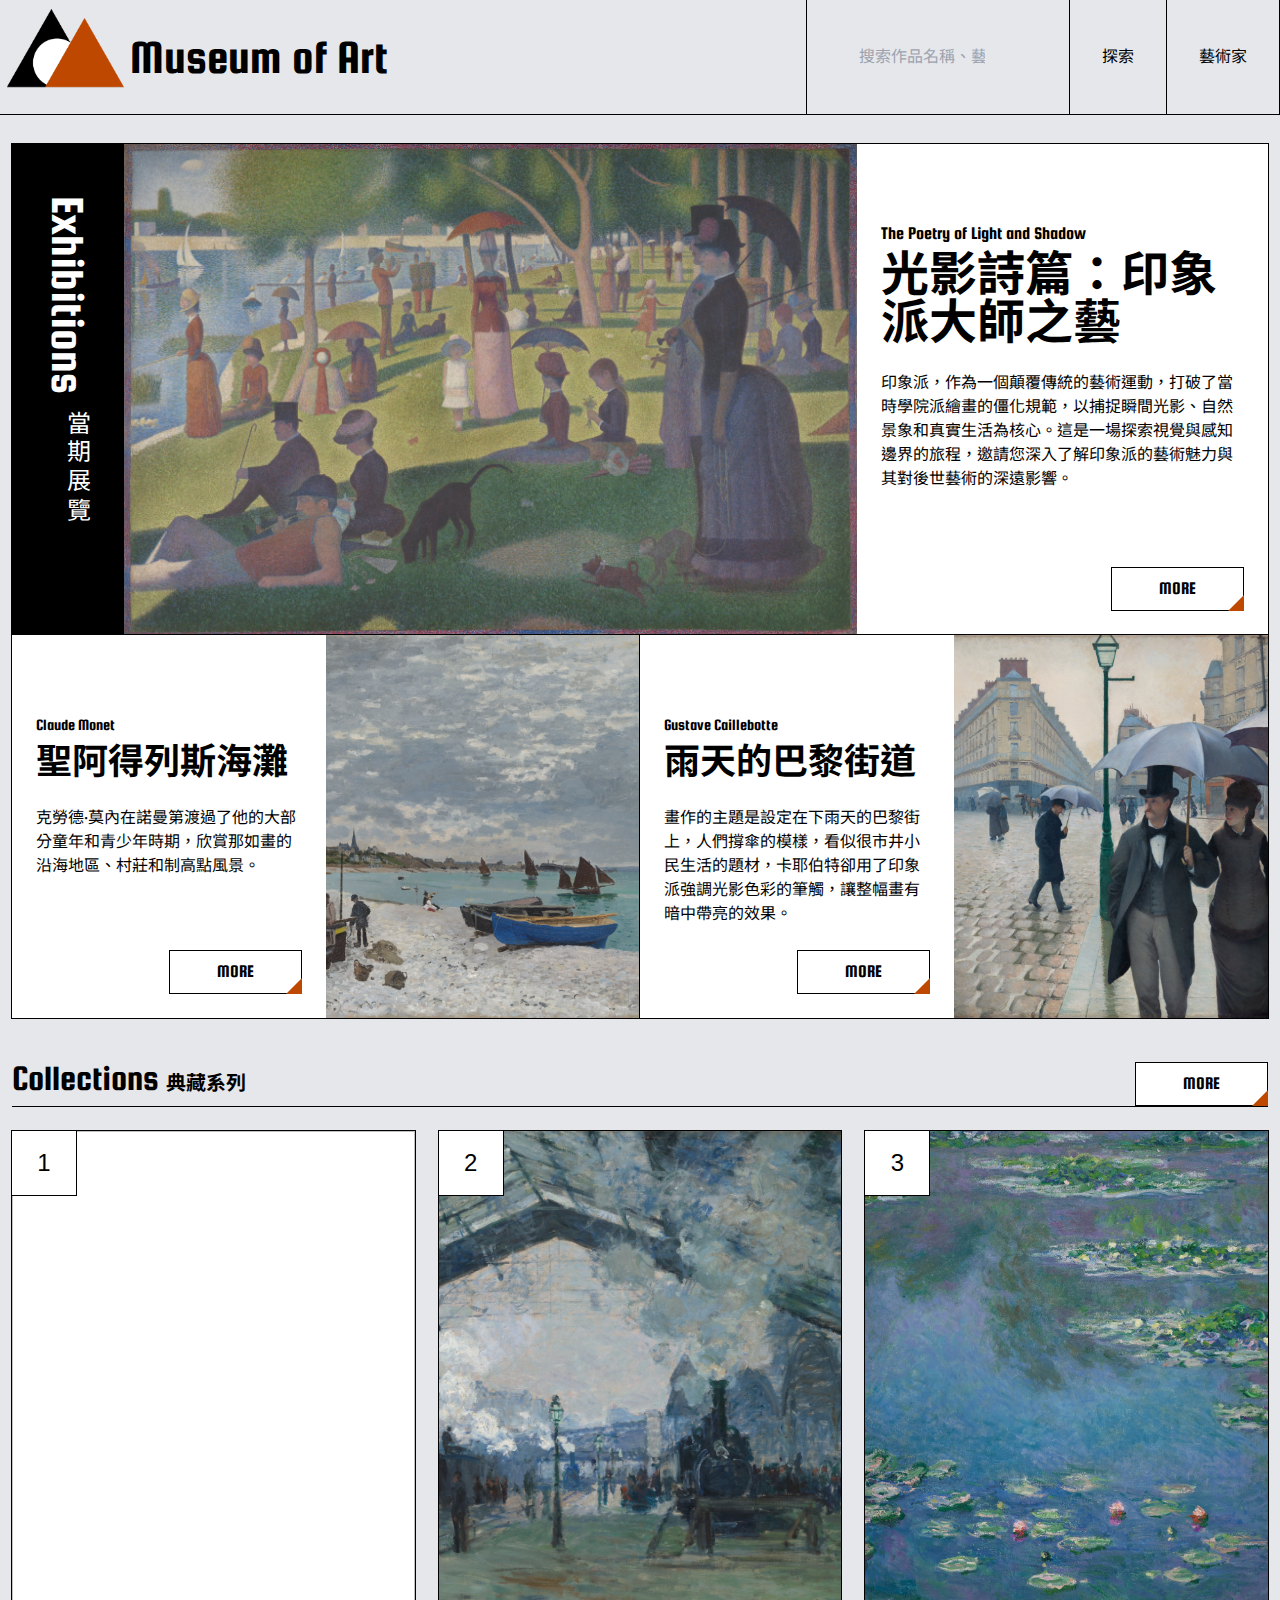
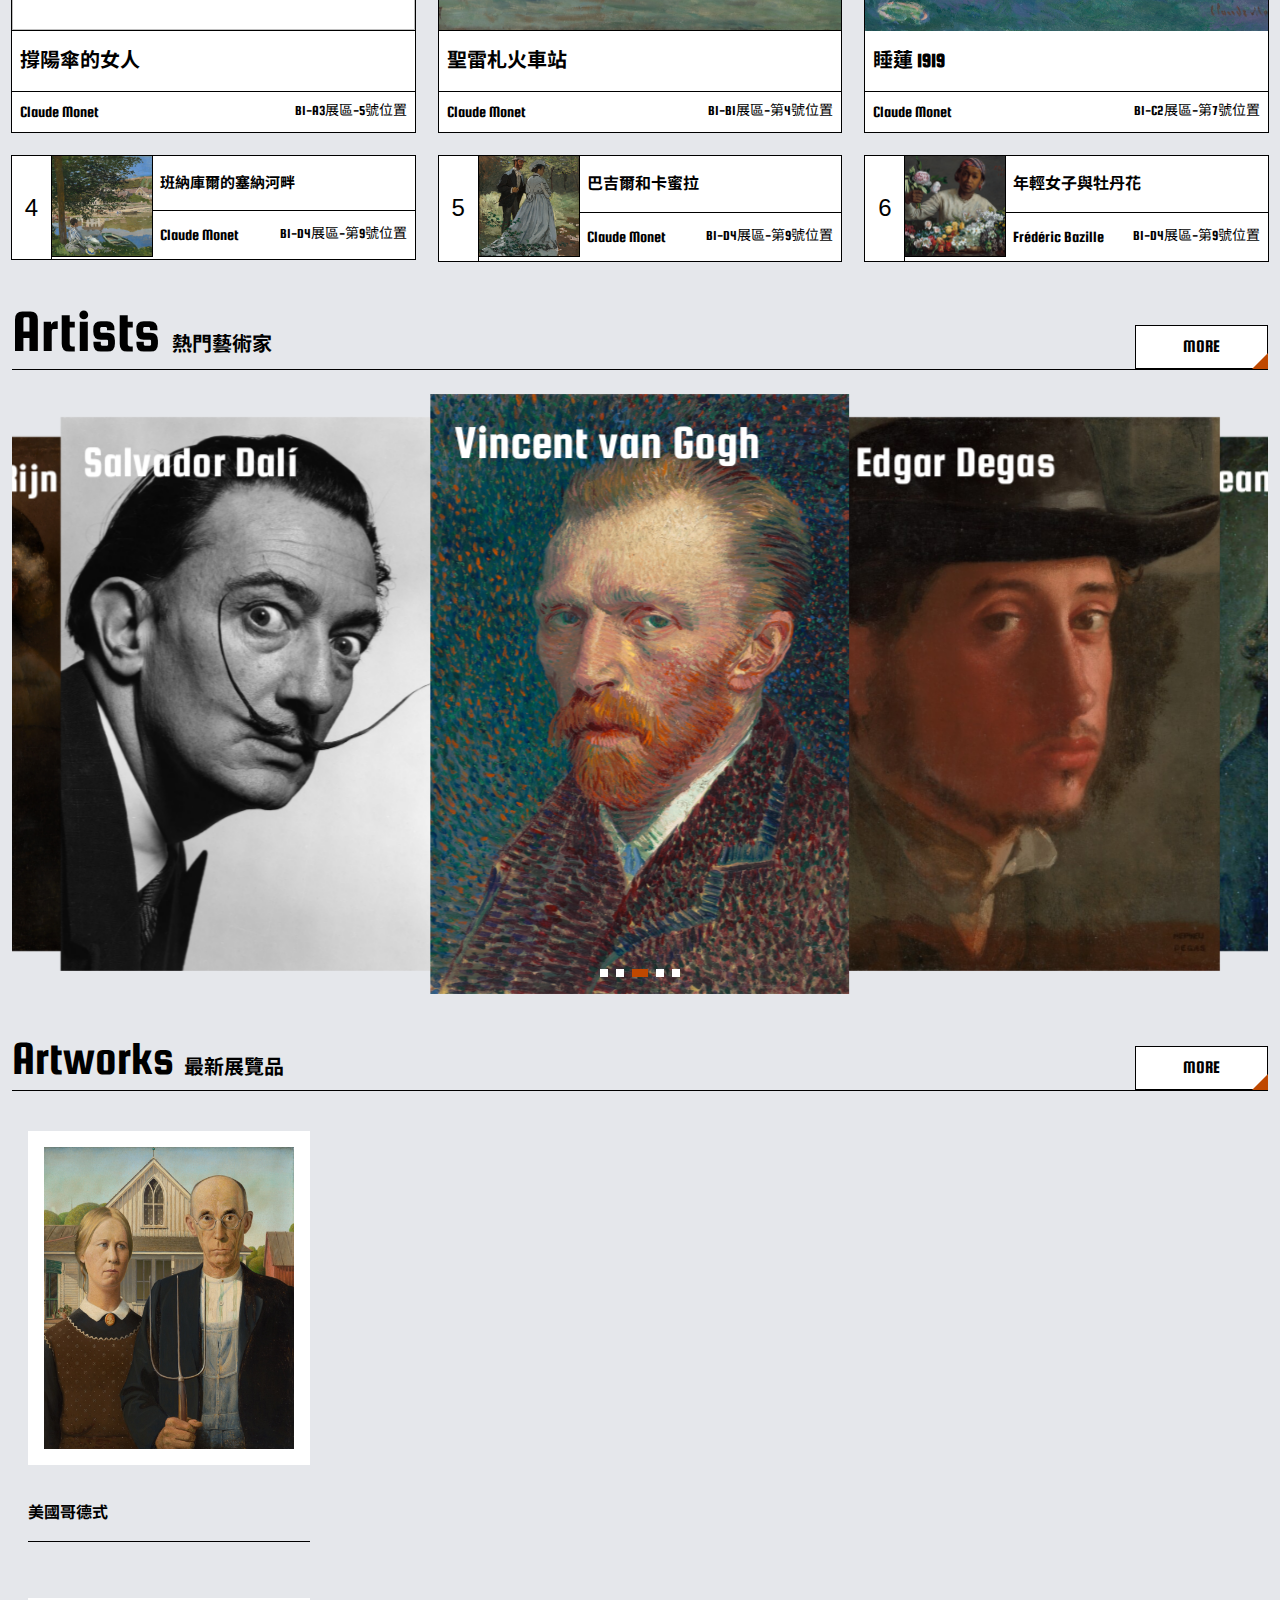
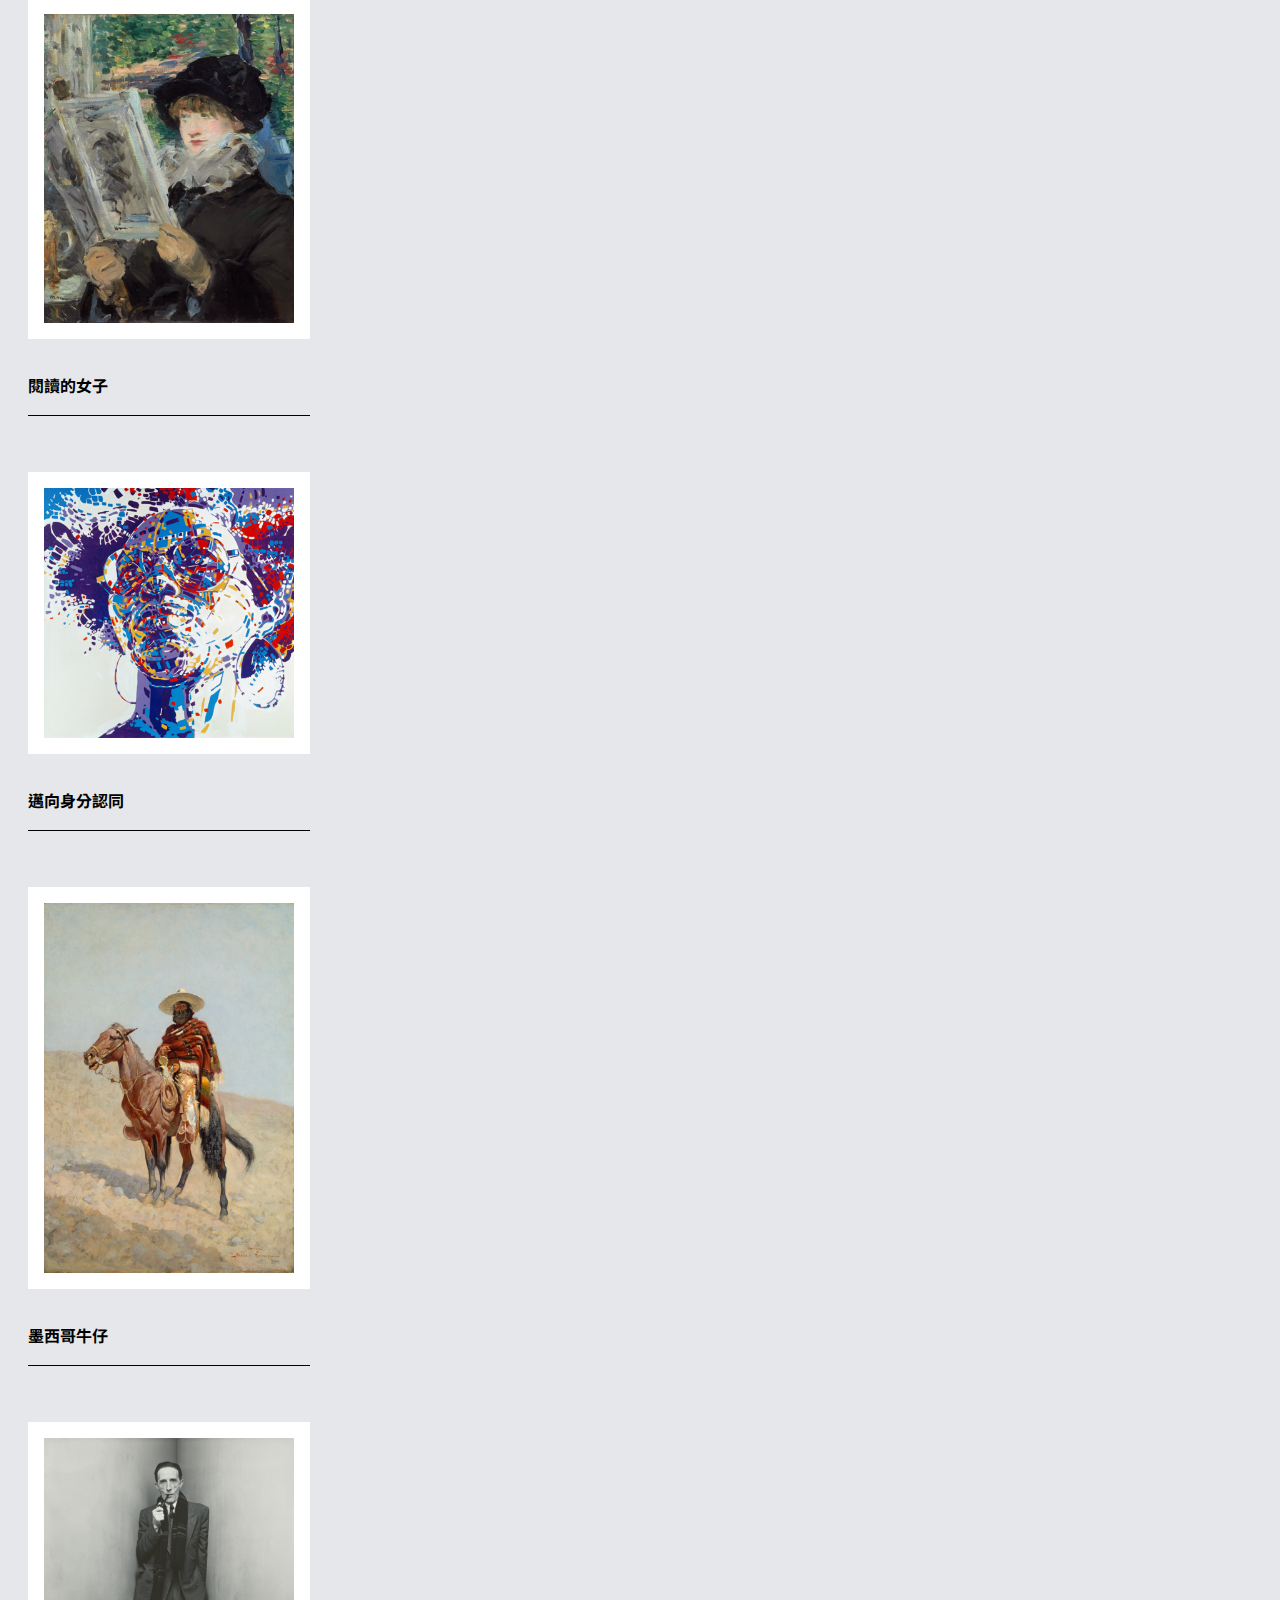
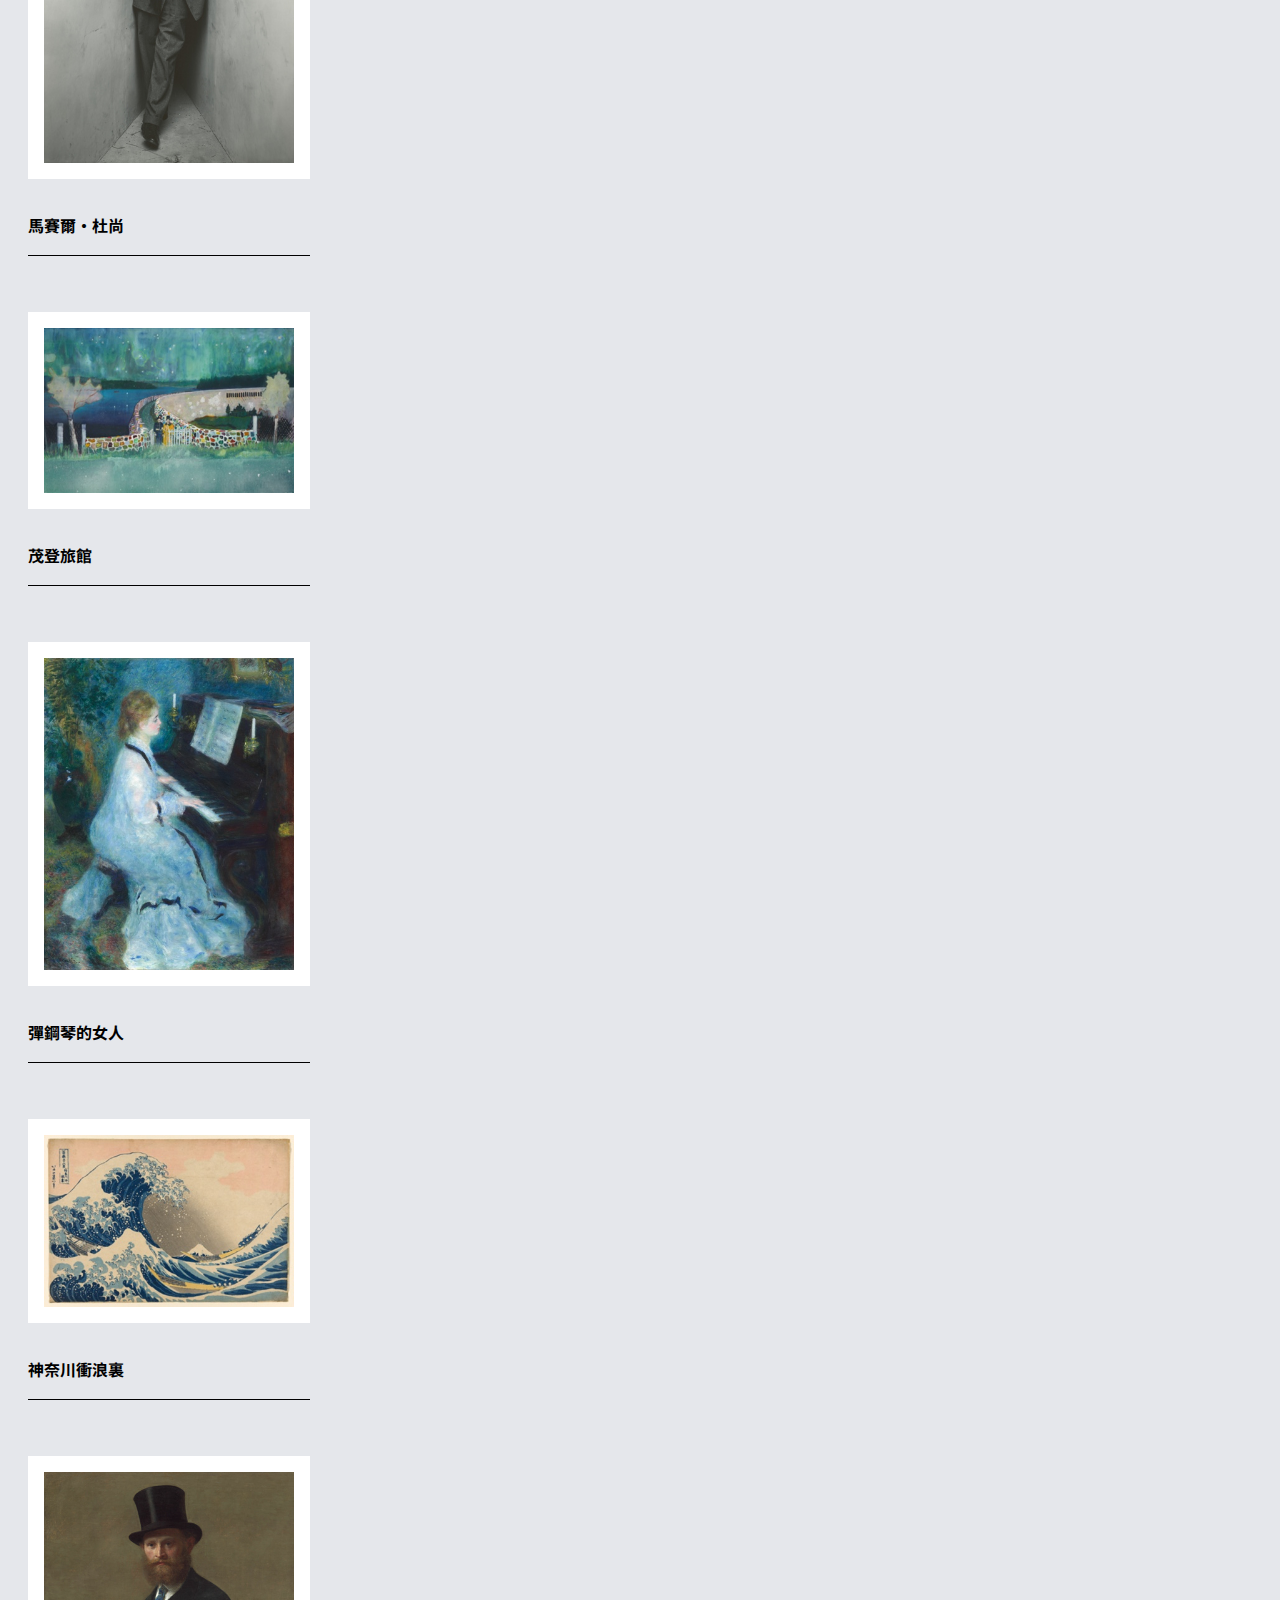
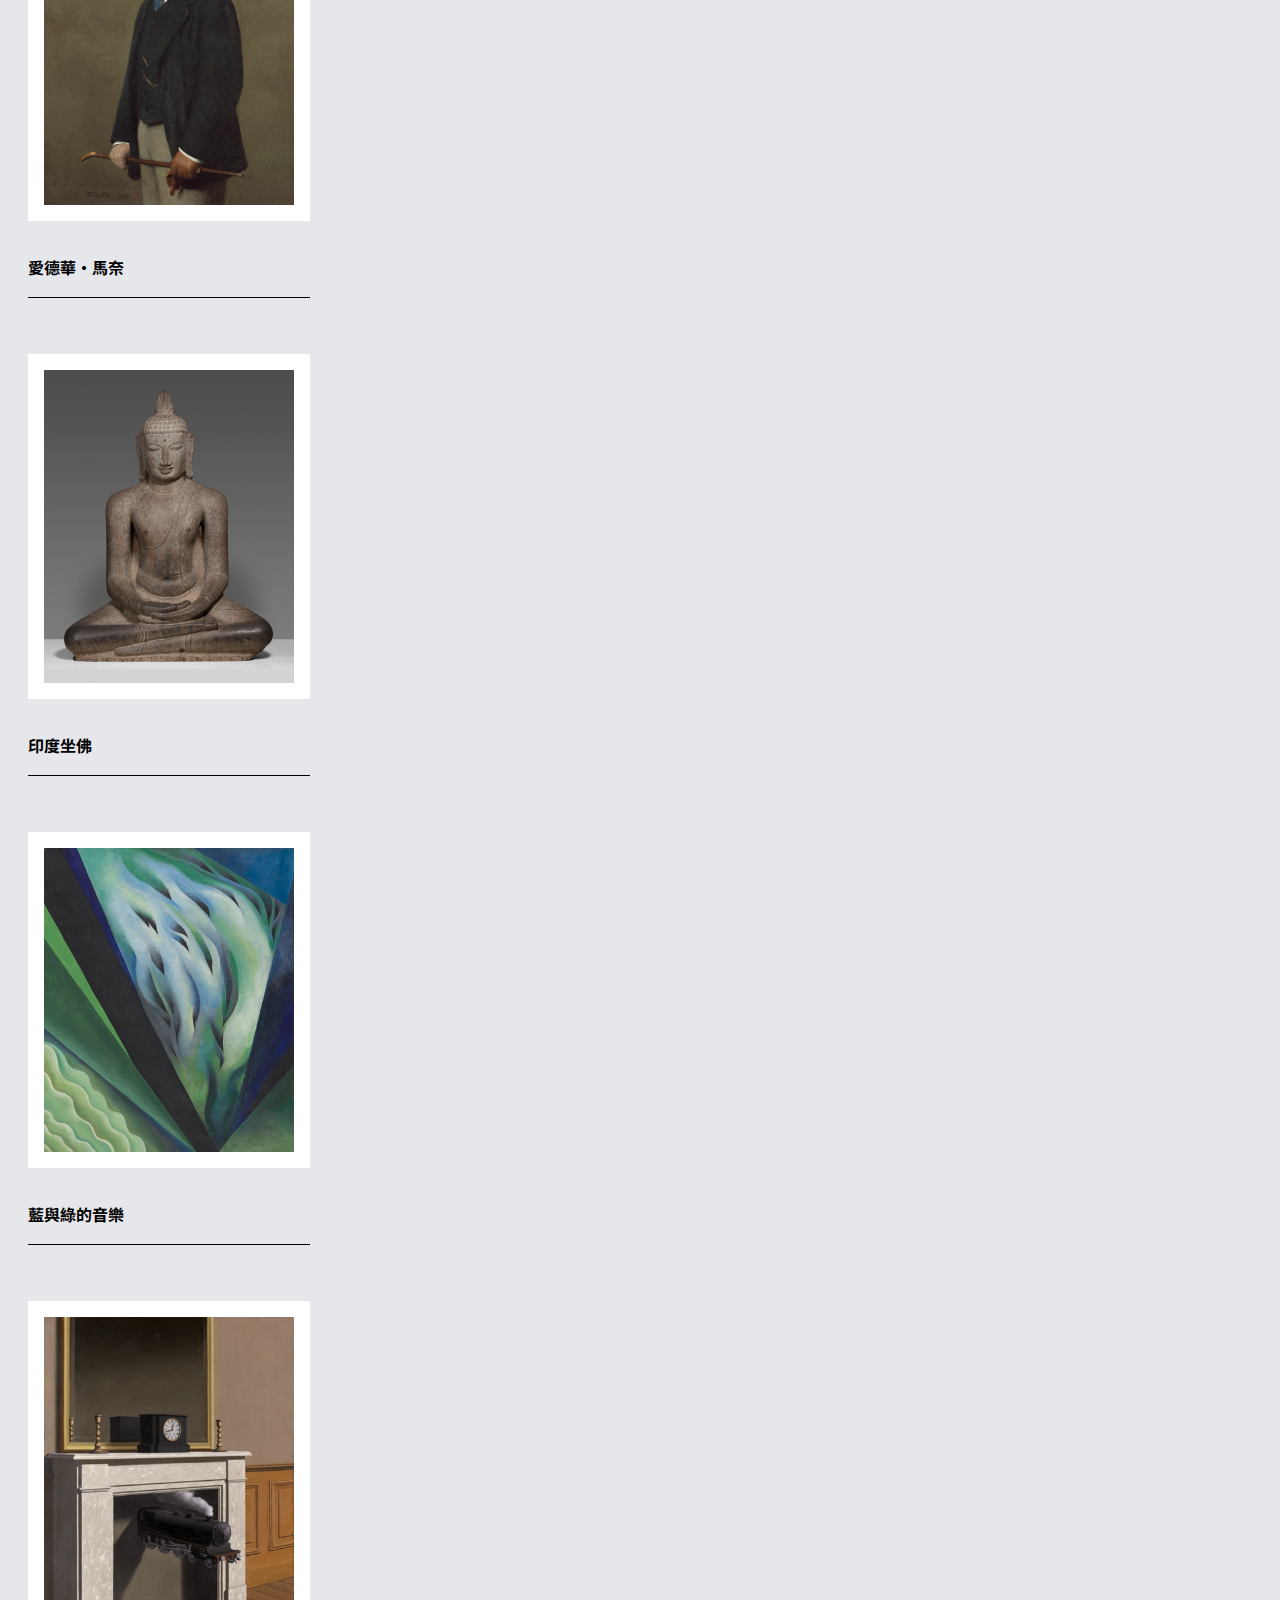
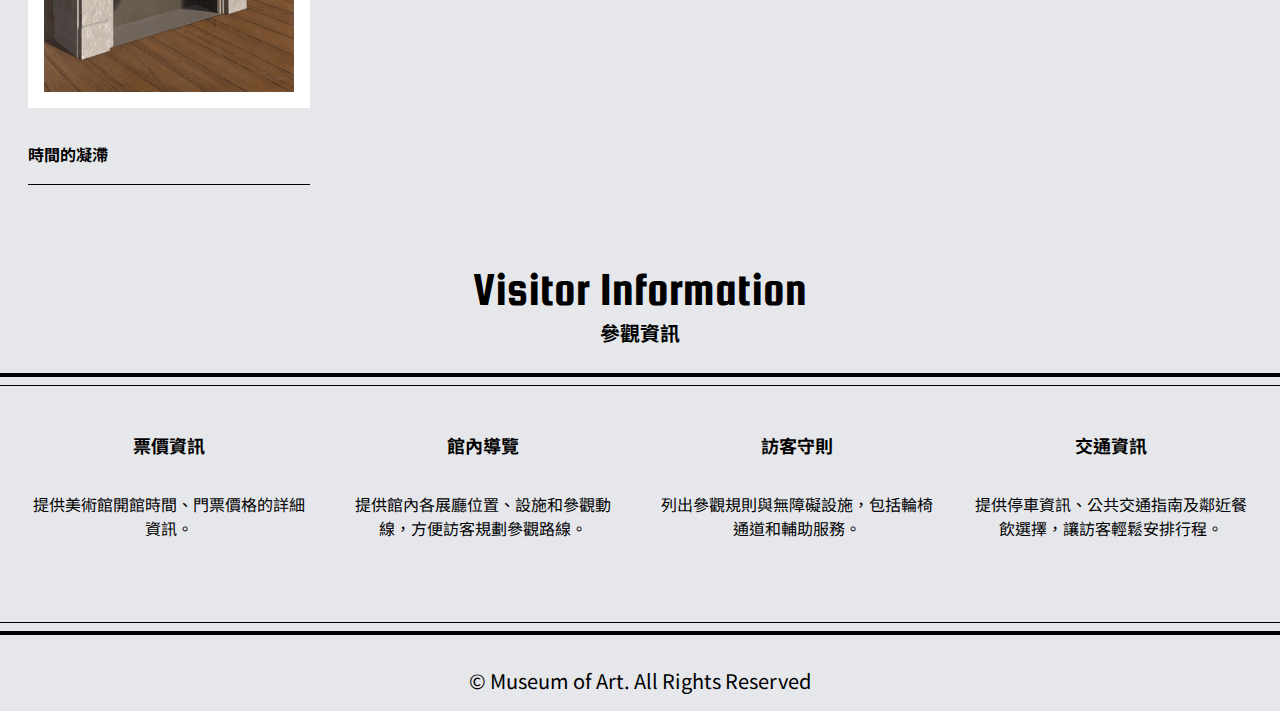
==== commit 271a0bd3: "Add files via upload" ====
--- a/index.html
+++ b/index.html
@@ -24,11 +24,13 @@
                         <img class="object-contain pb-2 h-[50px] md:h-[60px] lg:w-[130px] lg:h-[130px]"
                             src="./images/logo.png" alt="LOGO">
                     </a>
-                    <h3 class="-mb-9 pb-9 text-2xl md:text-3xl lg:text-5xl"><a href="./index.html">Museum of Art</a></h3>
+                    <a class="hidden custom:block" href="./index.html">
+                        <h3 class="-mb-9 pb-9 text-xl md:text-3xl lg:text-5xl text-nowrap">Museum of Art</h3>
+                    </a>
                 </div>
                 <ul class="flex">
-                    <li class="lg:px-9 flex items-center lg:h-full lg:border-l border-black">
-                        <input class="bg-inherit px-4 border-b border-1" type="text" placeholder="搜索作品名稱、藝術家名稱">
+                    <li class="lg:px-9 flex custom:flex-grow items-center lg:h-full lg:border-l border-black">
+                        <input class="flex-grow bg-inherit px-4 border-b border-1" type="text" placeholder="搜索作品名稱、藝術家名稱">
                         <i class="fa-solid fa-magnifying-glass text-black text-xl mx-4"></i>
                         <i id="hamButton" class="fa-solid fa-bars block lg:!hidden cursor-pointer text-black text-xl mx-4"></i>
                     </li>
@@ -126,7 +128,7 @@
         </section>
         <section class="container mb-10" id="collections">
             <div class="flex justify-between items-end border-b border-black mb-6">
-                <h2 class="text-5xl mb-2 pointer-events-none">Collections
+                <h2 class="text-4xl mb-2 pointer-events-none">Collections
                     <span class="text-xl font-bold pointer-events-none">典藏系列</span>
                 </h2>
                 <button class="btn btn-white btn-decoration">MORE</button>
@@ -147,11 +149,11 @@
                         </div>
                         <div class="flex-grow">
                             <div class="flex-grow">
-                                <h3 class="text-xl px-2 py-4 font-bold border-b border-black">撐陽傘的女人-莫內夫人和她的兒子</h3>
+                                <h3 class="text-xl px-2 py-4 font-bold align-middle border-b border-black">撐陽傘的女人</h3>
                             </div>
                             <div class="flex p-2 justify-between">
-                                <p class="leading-[17px]">Claude Monet</p>
-                                <p class="leading-[17px]">B1-A3展區-5號位置</p>
+                                <p class="hidden custom:flex text-base">Claude Monet</p>
+                                <p class="text-[14px] sm:text-base">B1-A3展區-5號位置</p>
                             </div>
                         </div>
                     </div>
@@ -173,8 +175,8 @@
                                 <h3 class="text-xl px-2 py-4 font-bold border-b border-black">聖雷札火車站</h3>
                             </div>
                             <div class="flex p-2 justify-between">
-                                <p class="leading-[17px]">Claude Monet</p>
-                                <p class="leading-[17px]">B1-B1展區-第12號位置</p>
+                                <p class="hidden custom:flex text-base">Claude Monet</p>
+                                <p class="text-[14px] sm:text-base">B1-B1展區-第4號位置</p>
                             </div>
                         </div>
                     </div>
@@ -195,9 +197,9 @@
                                 <h3 class="flex flex-wrap text-xl px-2 py-4 font-bold border-b border-black">睡蓮 1919
                                 </h3>
                             </div>
-                            <div class="flex flex-wrap p-2 justify-between">
-                                <p class="leading-[17px]">Claude Monet</p>
-                                <p class="leading-[17px]">B1-C2展區-第7號位置</p>
+                            <div class="flex p-2 justify-between">
+                                <p class="hidden custom:flex text-base">Claude Monet</p>
+                                <p class="text-[14px] sm:text-base">B1-C2展區-第7號位置</p>
                             </div>
                         </div>
                     </div>
@@ -215,10 +217,10 @@
                             </div>
                         </div>
                         <div class="flex-grow flex-wrap flex-col">
-                            <h3 class="font-bold px-2 py-4 border-b border-black">班納庫爾的塞納河畔</h3>
+                            <h3 class="text-[15px] font-bold px-2 py-4 border-b border-black">班納庫爾的塞納河畔</h3>
                             <div class="flex flex-wrap justify-between px-2 py-3">
-                                <p class="leading-[17px]">Claude Monet</p>
-                                <p class="leading-[17px]">B1-D4展區-第9號位置</p>
+                                <p class="hidden custom:flex text-base">Claude Monet</p>
+                                <p class="text-[14px] sm:text-base">B1-D4展區-第9號位置</p>
                             </div>
                         </div>
                     </div>
@@ -237,8 +239,8 @@
                         <div class="flex-grow flex-wrap flex-col">
                             <h3 class="font-bold px-2 py-4 border-b border-black">巴吉爾和卡蜜拉</h3>
                             <div class="flex flex-wrap justify-between px-2 py-3">
-                                <p class="leading-[17px]">Claude Monet</p>
-                                <p class="leading-[17px]">B1-D4展區-第9號位置</p>
+                                <p class="hidden custom:flex text-base">Claude Monet</p>
+                                <p class="text-[14px] sm:text-base">B1-D4展區-第9號位置</p>
                             </div>
                         </div>
                     </div>
@@ -257,8 +259,8 @@
                         <div class="flex-grow flex-wrap flex-col">
                             <h3 class="font-bold px-2 py-4 border-b border-black">年輕女子與牡丹花</h3>
                             <div class="flex flex-wrap justify-between px-2 py-3">
-                                <p class="leading-[17px]">Frédéric Bazille</p>
-                                <p class="leading-[17px]">B1-D4展區-第9號位置</p>
+                                <p class="hidden custom:flex text-base">Frédéric Bazille</p>
+                                <p class="text-[14px] sm:text-base">B1-D4展區-第9號位置</p>
                             </div>
                         </div>
                     </div>
@@ -267,7 +269,7 @@
         </section>
         <section class="container mb-10" id="artists">
             <div class="flex justify-between items-end border-b border-black mb-6">
-                <h2 class="text-5xl mb-2 pointer-events-none">Artists
+                <h2 class="text-6xl mb-2 pointer-events-none">Artists
                     <span class="text-xl font-bold pointer-events-none">熱門藝術家</span>
                 </h2>
                 <button class="btn btn-white btn-decoration">MORE</button>
@@ -275,29 +277,29 @@
             <div class="swiper mySwiper">
                 <div class="swiper-wrapper">
                     <div class="swiper-slide">
-                        <img class="artswiper1 w-[500px] lg:w-[700px] h-[372px] lg:h-[600px] object-cover"
+                        <img class="artswiper1 w-[500px] lg:w-[700px] h-[200px] custom:h-[372px] lg:h-[600px] object-cover"
                             src="./images/artist01.jpg" />
-                        <h3 class="leading-[45px] lg:leading-[85px] absolute top-6 left-6 text-white text-3xl lg:text-5xl">Rembrandt van Rijn</h3>
+                        <h3 class="hidden sm:block leading-[45px] lg:leading-[85px] absolute top-6 left-6 text-white text-3xl lg:text-5xl">Rembrandt van Rijn</h3>
                     </div>
                     <div class="swiper-slide">
-                        <img class="artswiper1 w-[500px] lg:w-[700px] h-[372px] lg:h-[600px] object-cover"
+                        <img class="artswiper1 w-[500px] lg:w-[700px] h-[200px] custom:h-[372px] lg:h-[600px] object-cover"
                             src="./images/artist02.jpg" />
-                        <h3 class="leading-[45px] lg:leading-[85px] absolute top-6 left-6 text-white text-3xl lg:text-5xl">Salvador Dalí</h3>
+                        <h3 class="hidden sm:block leading-[45px] lg:leading-[85px] absolute top-6 left-6 text-white text-3xl lg:text-5xl">Salvador Dalí</h3>
                     </div>
                     <div class="swiper-slide">
-                        <img class="artswiper1 w-[500px] lg:w-[700px] h-[372px] lg:h-[600px] object-cover"
+                        <img class="artswiper1 w-[500px] lg:w-[700px] h-[200px] custom:h-[372px] lg:h-[600px] object-cover"
                             src="./images/artist03.jpg" />
-                        <h3 class="leading-[45px] lg:leading-[85px] absolute top-6 left-6 text-white text-3xl lg:text-5xl">Vincent van Gogh</h3>
+                        <h3 class="hidden sm:block leading-[45px] lg:leading-[85px] absolute top-6 left-6 text-white text-3xl lg:text-5xl">Vincent van Gogh</h3>
                     </div>
                     <div class="swiper-slide">
-                        <img class="artswiper1 w-[500px] lg:w-[700px] h-[372px] lg:h-[600px] object-cover"
+                        <img class="artswiper1 w-[500px] lg:w-[700px] h-[200px] custom:h-[372px] lg:h-[600px] object-cover"
                             src="./images/artist04.jpg" />
-                        <h3 class="leading-[45px] lg:leading-[85px] absolute top-6 left-6 text-white text-3xl lg:text-5xl">Edgar Degas</h3>
+                        <h3 class="hidden sm:block leading-[45px] lg:leading-[85px] absolute top-6 left-6 text-white text-3xl lg:text-5xl">Edgar Degas</h3>
                     </div>
                     <div class="swiper-slide">
-                        <img class="artswiper1 w-[500px] lg:w-[700px] h-[372px] lg:h-[600px] object-cover"
+                        <img class="artswiper1 w-[500px] lg:w-[700px] h-[200px] custom:h-[372px] lg:h-[600px] object-cover"
                             src="./images/artist05.jpg" />
-                        <h3 class="leading-[45px] lg:leading-[85px] absolute top-6 left-6 text-white text-3xl lg:text-5xl">Jean Francois Millet</h3>
+                        <h3 class="hidden sm:block leading-[45px] lg:leading-[85px] absolute top-6 left-6 text-white text-3xl lg:text-5xl">Jean Francois Millet</h3>
                     </div>
                 </div>
                 <div class="swiper-pagination"></div>
@@ -312,10 +314,10 @@
             </div>
             <ul class="grid">
                 <!-- width of .grid-sizer used for columnWidth -->
-                <li class="grid-sizer w-1/4"></li>
-                <li class="grid-item w-1/4 group">
-                    <div class="p-4">
-                        <div class="bg-white p-4">
+                <li class="grid-sizer md:w-1/4"></li>  
+                <li class="grid-item sm:w-1/2 md:w-1/4 group">
+                    <div class="p-4">
+                        <div class="bg-white p-2 sm:p-4">
                             <div class="relative">
                                 <img src="./images/art10.jpg" alt="">
                                 <div
@@ -335,9 +337,9 @@
                         <p class=" mt-1 mb-4 py-4 border-b border-black font-bold">美國哥德式</p>
                     </div>
                 </li>
-                <li class="grid-item w-1/4 group">
-                    <div class="p-4">
-                        <div class="bg-white p-4">
+                <li class="grid-item sm:w-1/2 md:w-1/4 group">
+                    <div class="p-4">
+                        <div class="bg-white p-2 sm:p-4">
                             <div class="relative">
                                 <img src="./images/art11.jpg" alt="">
                                 <div
@@ -357,9 +359,9 @@
                         <p class=" mt-1 mb-4 py-4 border-b border-black font-bold">閱讀的女子</p>
                     </div>
                 </li>
-                <li class="grid-item w-1/4 group">
-                    <div class="p-4">
-                        <div class="bg-white p-4">
+                <li class="grid-item sm:w-1/2 md:w-1/4 group">
+                    <div class="p-4">
+                        <div class="bg-white p-2 sm:p-4">
                             <div class="relative">
                                 <img src="./images/art12.jpg" alt="">
                                 <div
@@ -379,9 +381,9 @@
                         <p class=" mt-1 mb-4 py-4 border-b border-black font-bold">邁向身分認同</p>
                     </div>
                 </li>
-                <li class="grid-item w-1/4 group">
-                    <div class="p-4">
-                        <div class="bg-white p-4">
+                <li class="grid-item sm:w-1/2 md:w-1/4 group">
+                    <div class="p-4">
+                        <div class="bg-white p-2 sm:p-4">
                             <div class="relative">
                                 <img src="./images/art13.jpg" alt="">
                                 <div
@@ -401,9 +403,9 @@
                         <p class=" mt-1 mb-4 py-4 border-b border-black font-bold">墨西哥牛仔</p>
                     </div>
                 </li>
-                <li class="grid-item w-1/4 group">
-                    <div class="p-4">
-                        <div class="bg-white p-4">
+                <li class="grid-item sm:w-1/2 md:w-1/4 group">
+                    <div class="p-4">
+                        <div class="bg-white p-2 sm:p-4">
                             <div class="relative">
                                 <img src="./images/art14.jpg" alt="">
                                 <div
@@ -423,9 +425,9 @@
                         <p class=" mt-1 mb-4 py-4 border-b border-black font-bold">馬賽爾‧杜尚</p>
                     </div>
                 </li>
-                <li class="grid-item w-1/4 group">
-                    <div class="p-4">
-                        <div class="bg-white p-4">
+                <li class="grid-item sm:w-1/2 md:w-1/4 group">
+                    <div class="p-4">
+                        <div class="bg-white p-2 sm:p-4">
                             <div class="relative">
                                 <img src="./images/art15.jpg" alt="">
                                 <div
@@ -445,9 +447,9 @@
                         <p class=" mt-1 mb-4 py-4 border-b border-black font-bold">茂登旅館</p>
                     </div>
                 </li>
-                <li class="grid-item w-1/4 group">
-                    <div class="p-4">
-                        <div class="bg-white p-4">
+                <li class="grid-item sm:w-1/2 md:w-1/4 group">
+                    <div class="p-4">
+                        <div class="bg-white p-2 sm:p-4">
                             <div class="relative">
                                 <img src="./images/art16.jpg" alt="">
                                 <div
@@ -467,9 +469,9 @@
                         <p class=" mt-1 mb-4 py-4 border-b border-black font-bold">彈鋼琴的女人</p>
                     </div>
                 </li>
-                <li class="grid-item w-1/4 group">
-                    <div class="p-4">
-                        <div class="bg-white p-4">
+                <li class="grid-item sm:w-1/2 md:w-1/4 group">
+                    <div class="p-4">
+                        <div class="bg-white p-2 sm:p-4">
                             <div class="relative">
                                 <img src="./images/art17.jpg" alt="">
                                 <div
@@ -489,9 +491,9 @@
                         <p class=" mt-1 mb-4 py-4 border-b border-black font-bold">神奈川衝浪裏</p>
                     </div>
                 </li>
-                <li class="grid-item w-1/4 group">
-                    <div class="p-4">
-                        <div class="bg-white p-4">
+                <li class="grid-item sm:w-1/2 md:w-1/4 group">
+                    <div class="p-4">
+                        <div class="bg-white p-2 sm:p-4">
                             <div class="relative">
                                 <img src="./images/art18.jpg" alt="">
                                 <div
@@ -511,9 +513,9 @@
                         <p class=" mt-1 mb-4 py-4 border-b border-black font-bold">愛德華‧馬奈</p>
                     </div>
                 </li>
-                <li class="grid-item w-1/4 group">
-                    <div class="p-4">
-                        <div class="bg-white p-4">
+                <li class="grid-item sm:w-1/2 md:w-1/4 group">
+                    <div class="p-4">
+                        <div class="bg-white p-2 sm:p-4">
                             <div class="relative">
                                 <img src="./images/art19.jpg" alt="">
                                 <div
@@ -533,9 +535,9 @@
                         <p class=" mt-1 mb-4 py-4 border-b border-black font-bold">印度坐佛</p>
                     </div>
                 </li>
-                <li class="grid-item w-1/4 group">
-                    <div class="p-4">
-                        <div class="bg-white p-4">
+                <li class="grid-item sm:w-1/2 md:w-1/4 group">
+                    <div class="p-4">
+                        <div class="bg-white p-2 sm:p-4">
                             <div class="relative">
                                 <img src="./images/art20.jpg" alt="">
                                 <div
@@ -555,9 +557,9 @@
                         <p class=" mt-1 mb-4 py-4 border-b border-black font-bold">藍與綠的音樂</p>
                     </div>
                 </li>
-                <li class="grid-item w-1/4 group">
-                    <div class="p-4">
-                        <div class="bg-white p-4">
+                <li class="grid-item sm:w-1/2 md:w-1/4 group">
+                    <div class="p-4">
+                        <div class="bg-white p-2 sm:p-4">
                             <div class="relative">
                                 <img src="./images/art21.jpg" alt="">
                                 <div
@@ -589,23 +591,23 @@
                 </div>
             </div>
             <div class="container py-12">
-                <ul class="flex flex-wrap gap-y-12">
-                    <li class="px-4 w-1/4 text-center">
+                <ul class="flex flex-wrap justify-center gap-y-12">
+                    <li class="px-4 text-center sm:w-1/2 lg:w-1/4 ">
                         <i class="fa-solid fa-ticket text-primary text-5xl mb-4"></i>
                         <h3 class="text-lg font-bold mb-8">票價資訊</h3>
                         <p class="mb-8">提供美術館開館時間、門票價格的詳細資訊。</p>
                     </li>
-                    <li class="px-4 w-1/4 text-center">
+                    <li class="px-4 text-center sm:w-1/2 lg:w-1/4 ">
                         <i class="fa-solid fa-map text-primary text-5xl mb-4"></i>
                         <h3 class="text-lg font-bold mb-8">館內導覽</h3>
                         <p class="mb-8">提供館內各展廳位置、設施和參觀動線，方便訪客規劃參觀路線。</p>
                     </li>
-                    <li class="px-4 w-1/4 text-center">
+                    <li class="px-4 text-center sm:w-1/2 lg:w-1/4 ">
                         <i class="fa-solid fa-book text-primary text-5xl mb-4"></i>
                         <h3 class="text-lg font-bold mb-8">訪客守則</h3>
                         <p class="mb-8">列出參觀規則與無障礙設施，包括輪椅通道和輔助服務。</p>
                     </li>
-                    <li class="px-4 w-1/4 text-center">
+                    <li class="px-4 text-center sm:w-1/2 lg:w-1/4 ">
                         <i class="fa-solid fa-car text-primary text-5xl mb-4"></i>
                         <h3 class="text-lg font-bold mb-8">交通資訊</h3>
                         <p class="mb-8">提供停車資訊、公共交通指南及鄰近餐飲選擇，讓訪客輕鬆安排行程。</p>
--- a/css/main.css
+++ b/css/main.css
@@ -570,6 +570,12 @@
   padding-left: 12px;
 }
 
+@media (min-width: 440px) {
+  .container {
+    max-width: 440px;
+  }
+}
+
 @media (min-width: 640px) {
   .container {
     max-width: 640px;
@@ -659,11 +665,6 @@
 
 /* 輪播圖 */
 
-.artswiper1 {
-  height: 600px;
-  width: 450px;
-}
-
 .swiper-pagination .swiper-pagination-bullet {
   border-radius: 0px;
   --tw-bg-opacity: 1;
@@ -851,14 +852,30 @@
   display: none;
 }
 
+.h-\[50px\] {
+  height: 50px;
+}
+
+.h-\[60px\] {
+  height: 60px;
+}
+
 .h-\[100px\] {
   height: 100px;
 }
 
+.h-\[313px\] {
+  height: 313px;
+}
+
 .h-\[350px\] {
   height: 350px;
 }
 
+.h-\[372px\] {
+  height: 372px;
+}
+
 .h-\[700px\] {
   height: 700px;
 }
@@ -867,8 +884,20 @@
   height: 100%;
 }
 
-.max-h-\[372px\] {
-  max-height: 372px;
+.max-h-0 {
+  max-height: 0px;
+}
+
+.max-h-40 {
+  max-height: 10rem;
+}
+
+.max-h-\[700px\] {
+  max-height: 700px;
+}
+
+.w-1\/2 {
+  width: 50%;
 }
 
 .w-1\/3 {
@@ -891,8 +920,12 @@
   width: 100px;
 }
 
-.w-\[600px\] {
-  width: 600px;
+.w-\[500px\] {
+  width: 500px;
+}  
+
+.w-\[700px\] {
+  width: 700px;
 }
 
 .w-full {
@@ -901,6 +934,10 @@
 
 .max-w-\[744px\] {
   max-width: 744px;
+}
+
+.max-w-\[500px\] {
+  max-width: 500px;
 }
 
 .flex-grow {
@@ -940,6 +977,10 @@
   justify-content: space-between;
 }
 
+.gap-2 {
+  gap: 0.5rem;
+}
+
 .gap-y-12 {
   row-gap: 3rem;
 }
@@ -965,6 +1006,11 @@
   border-right-width: 1px;
 }
 
+.border-y {
+  border-top-width: 1px;
+  border-bottom-width: 1px;
+}
+
 .border-b {
   border-bottom-width: 1px;
 }
@@ -1073,33 +1119,38 @@
   padding-right: 2.25rem;
 }
 
+.py-2 {
+  padding-top: 0.5rem;
+  padding-bottom: 0.5rem;
+}
+
+.py-3 {
+  padding-top: 0.75rem;
+  padding-bottom: 0.75rem;
+}
+
+.py-4 {
+  padding-top: 1rem;
+  padding-bottom: 1rem;
+}
+
+.py-7 {
+  padding-top: 1.75rem;
+  padding-bottom: 1.75rem;
+}
+
+.py-8 {
+  padding-top: 2rem;
+  padding-bottom: 2rem;
+}
+
 .py-12 {
   padding-top: 3rem;
   padding-bottom: 3rem;
 }
 
-.py-3 {
-  padding-top: 0.75rem;
-  padding-bottom: 0.75rem;
-}
-
-.py-4 {
-  padding-top: 1rem;
-  padding-bottom: 1rem;
-}
-
-.py-7 {
-  padding-top: 1.75rem;
-  padding-bottom: 1.75rem;
-}
-
-.py-8 {
-  padding-top: 2rem;
-  padding-bottom: 2rem;
-}
-
 .pl-4 {
-  padding-left: 1rem /* 16px */;
+  padding-left: 1rem;
 }
 
 .pb-2 {
@@ -1110,6 +1161,10 @@
   padding-bottom: 1rem;
 }
 
+.pb-9 {
+  padding-bottom: 2.25rem;
+}
+
 .pt-2 {
   padding-top: 0.5rem;
 }
@@ -1118,6 +1173,14 @@
   padding-top: 1rem;
 }
 
+.pt-\[20px\] {
+  padding-top: 20px;
+}
+
+.pt-\[30px\] {
+  padding-top: 30px;
+}
+
 .pt-\[110px\] {
   padding-top: 110px;
 }
@@ -1136,6 +1199,24 @@
 
 .font-paytone {
   font-family: "Paytone One" , sans-serif;
+}
+
+.break-words {
+  overflow-wrap: break-word;
+}
+
+.text-nowrap {
+  text-wrap: nowrap;
+}
+
+.text-sm {
+  font-size: 0.875rem;
+  line-height: 1.25rem;
+}
+
+.text-base {
+  font-size: 1rem;
+  line-height: 1.5rem;
 }
 
 .text-2xl {
@@ -1143,6 +1224,16 @@
   line-height: 2rem;
 }
 
+.text-3xl {
+  font-size: 1.875rem;
+  line-height: 2.25rem;
+}
+
+.text-4xl {
+  font-size: 2.25rem;
+  line-height: 2.5rem;
+}
+
 .text-5xl {
   font-size: 3rem;
   line-height: 1;
@@ -1153,6 +1244,14 @@
   line-height: 1;
 }
 
+.text-\[14px\] {
+  font-size: 14px;
+}
+
+.text-\[15px\] {
+  font-size: 15px;
+}
+
 .text-\[18px\] {
   font-size: 18px;
 }
@@ -1176,12 +1275,20 @@
   font-weight: 700;
 }
 
+.leading-\[15px\] {
+  line-height: 15px;
+}
+
 .leading-\[17px\] {
   line-height: 17px;
 }
 
 .leading-\[19px\] {
   line-height: 19px;
+}
+
+.leading-\[45px\] {
+  line-height: 45px;
 }
 
 .leading-\[85px\] {
@@ -1250,6 +1357,11 @@
   transition-property: all;
   transition-timing-function: cubic-bezier(0.4, 0, 0.2, 1);
   transition-duration: 500ms;
+}
+
+.hover\:bg-white:hover {
+  --tw-bg-opacity: 1;
+  background-color: rgb(255 255 255 / var(--tw-bg-opacity)) /* #ffffff */;
 }
 
 /* 小圖hover */
@@ -1286,6 +1398,16 @@
   opacity: 0;
   transition-property: all;
   transition-timing-function: cubic-bezier(0.4, 0, 0.2, 1);
+  transition-duration: 500ms;
+}
+
+.transition-all {
+  transition-property: all;
+  transition-timing-function: cubic-bezier(0.4, 0, 0.2, 1);
+  transition-duration: 150ms;
+}
+
+.duration-500 {
   transition-duration: 500ms;
 }
 
@@ -1356,6 +1478,57 @@
   order: -9999;
 }
 
+.cursor-pointer {
+  cursor: pointer;
+}
+
+.duration-300 {
+  transition-duration: 300ms;
+}
+
+.opacity-0 {
+  opacity: 0;
+}
+
+.opacity-100 {
+  opacity: 100;
+}
+
+.ease-in-out {
+  transition-timing-function: cubic-bezier(0.4, 0, 0.2, 1);
+}
+
+@media (min-width: 440px) {
+  .custom\:block {
+    display: block;
+  }
+
+  .custom\:flex {
+    display: flex;
+  }
+
+  .custom\:flex-grow {
+    flex-grow: 1;
+  }
+
+  .custom\:text-base {
+    font-size: 1rem;
+    line-height: 1.5rem;
+  }
+
+  .custom\:p-2 {
+    padding: 0.5rem ;
+  }
+
+  .custom\:justify-between {
+    justify-content: space-between;
+  }
+
+  .custom\:h-\[372px\] {
+    height: 372px;
+  }
+}
+
 @media (min-width: 640px) {
   .sm\:max-h-\[500px\] {
     max-height: 500px;
@@ -1365,12 +1538,34 @@
     height: 70px;
   }
 
+  .sm\:w-1\/2 {
+    width: 50%;
+  }
+
   .sm\:w-\[70px\] {
     width: 70px;
   }
+
+  .sm\:p-4 {
+    padding: 1rem;
+  }
+
+  .sm\:text-xl {
+    font-size: 1.25rem;
+    line-height: 1.75rem;
+  }
+
+  .sm\:block {
+    display: block;
+  }
 }
 
 @media (min-width: 768px) {
+  .md\:text-xl {
+    font-size: 1.25rem;
+    line-height: 1.75rem;
+  }
+
   .md\:text-3xl {
     font-size: 1.875rem;
     line-height: 2.25rem;
@@ -1381,13 +1576,27 @@
     line-height: 2.5rem;
   }
 
+  .md\:text-5xl {
+    font-size: 3rem;
+    line-height: 1;
+  }
+
+  .md\:text-lg {
+    font-size: 1.125rem;
+    line-height: 1.75rem;
+  }
+
   .md\:h-\[60px\] {
     height: 60px;
   }
 
+  .md\:h-\[336px\] {
+    height: 336px;
+  }
+
   .md\:h-auto {
     height: auto;
-}
+  }
 
   .md\:pb-9 {
     padding-bottom: 2.25rem /* 36px */;
@@ -1397,13 +1606,41 @@
     padding-bottom: 0.5rem /* 8px */;
   }
 
-  .md\:pt-\[20px\] {
-    padding-top: 20px;
+  .md\:pt-\[30px\] {
+    padding-top: 30px;
+  }
+
+  .md\:gap-0 {
+    gap: 0px;
   }
 
   .md\:max-w-none {
     max-width: none;
-}
+  }
+
+  .md\:mt-8 {
+    margin-top: 2rem;
+  }
+
+  .md\:w-1\/2 {
+    width: 50%;
+  }
+
+  .md\:w-1\/4 {
+    width: 25%;
+  }
+
+  .md\:w-\[700px\] {
+    width: 700px;
+  }
+
+  .md\:block {
+    display: block;
+  }
+
+  .md\:flex-row {
+    flex-direction: row;
+  }
 }
 
 
@@ -1436,6 +1673,14 @@
     z-index: 10;
   }
 
+  .lg\:p-0 {
+    padding: 0px;
+  }
+
+  .lg\:p-4 {
+    padding: 1rem;
+  }
+
   .lg\:-mx-3 {
     margin-left: -0.75rem;
     margin-right: -0.75rem;
@@ -1462,10 +1707,22 @@
     height: 130px;
   }
 
+  .lg\:h-\[296px\] {
+    height: 296px;
+  }
+
+  .h-\[400px\] {
+    height: 400px;
+  }
+
   .lg\:h-\[500px\] {
     height: 500px;
   }
 
+  .lg\:h-\[600px\] {
+    height: 600px;
+  }
+
   .lg\:h-full {
     height: 100%;
   }
@@ -1478,6 +1735,10 @@
     max-height: 500px;
   }
 
+  .lg\:max-w-\[700px\] {
+    max-width: 700px;
+  }
+
   .lg\:w-1\/2 {
     width: 50%;
   }
@@ -1486,6 +1747,18 @@
     width: 33.333333%;
   }
 
+  .lg\:w-1\/4 {
+    width: 25%;
+  }
+
+  .lg\:w-2\/5 {
+    width: 40%;
+  }
+
+  .lg\:w-3\/5 {
+    width: 60%;
+  }
+
   .lg\:w-16 {
     width: 4rem;
   }
@@ -1498,6 +1771,14 @@
     width: 130px;
   }
 
+  .lg\:w-\[600px\] {
+    width: 600px;
+  }
+
+  .lg\:w-\[1174px\] {
+    width: 1174px;
+  }
+
   .lg\:w-full {
     width: 100%;
   }
@@ -1512,6 +1793,10 @@
 
   .lg\:flex-col {
     flex-direction: column;
+  }
+
+  .lg\:flex-row {
+    flex-direction: row;
   }
 
   .lg\:justify-between {
@@ -1527,6 +1812,10 @@
     background-color: rgb(255 255 255 / var(--tw-bg-opacity));
   }
 
+  .lg\:p-6 {
+    padding: 1.5rem;
+  }
+
   .lg\:px-3 {
     padding-left: 0.75rem;
     padding-right: 0.75rem;
@@ -1536,6 +1825,11 @@
     padding-left: 1.5rem;
     padding-right: 1.5rem;
   }
+
+  .lg\:px-9 {
+    padding-left: 2.25rem;
+    padding-right: 2.25rem;
+}
 
   .lg\:pb-6 {
     padding-bottom: 1.5rem;
@@ -1560,8 +1854,8 @@
     border-left-width: 1px;
   }
 
-  .lg\:pt-\[110px\] {
-    padding-top: 110px;
+  .lg\:pt-\[120px\] {
+    padding-top: 120px;
   }
 
   .lg\:vertical-rl {
@@ -1578,6 +1872,15 @@
 
   .lg\:order-last {
     order: 9999;
+  }
+
+  .lg\:text-5xl {
+    font-size: 3rem;
+    line-height: 1;
+  }
+
+  .lg\:block {
+    display: block;
   }
 }
 
@@ -1591,6 +1894,34 @@
     font-size: 3rem;
     line-height: 1;
   }
-}
-
-
+
+  .xl\:w-1\/4 {
+    width: 25%;
+  }
+
+  .xl\:block {
+    display: block;
+  }
+
+  .xl\:h-\[313px\] {
+    height: 313px;
+  }
+
+  .xl\:flex {
+    display: flex;
+  }
+
+  .xl\:w-3\/5 {
+    width: 60%;
+  }
+
+  .xl\:w-2\/5 {
+    width: 40%;
+  }
+
+  .xl\:mt-0 {
+    margin-top: 0px;
+  }
+}
+
+
